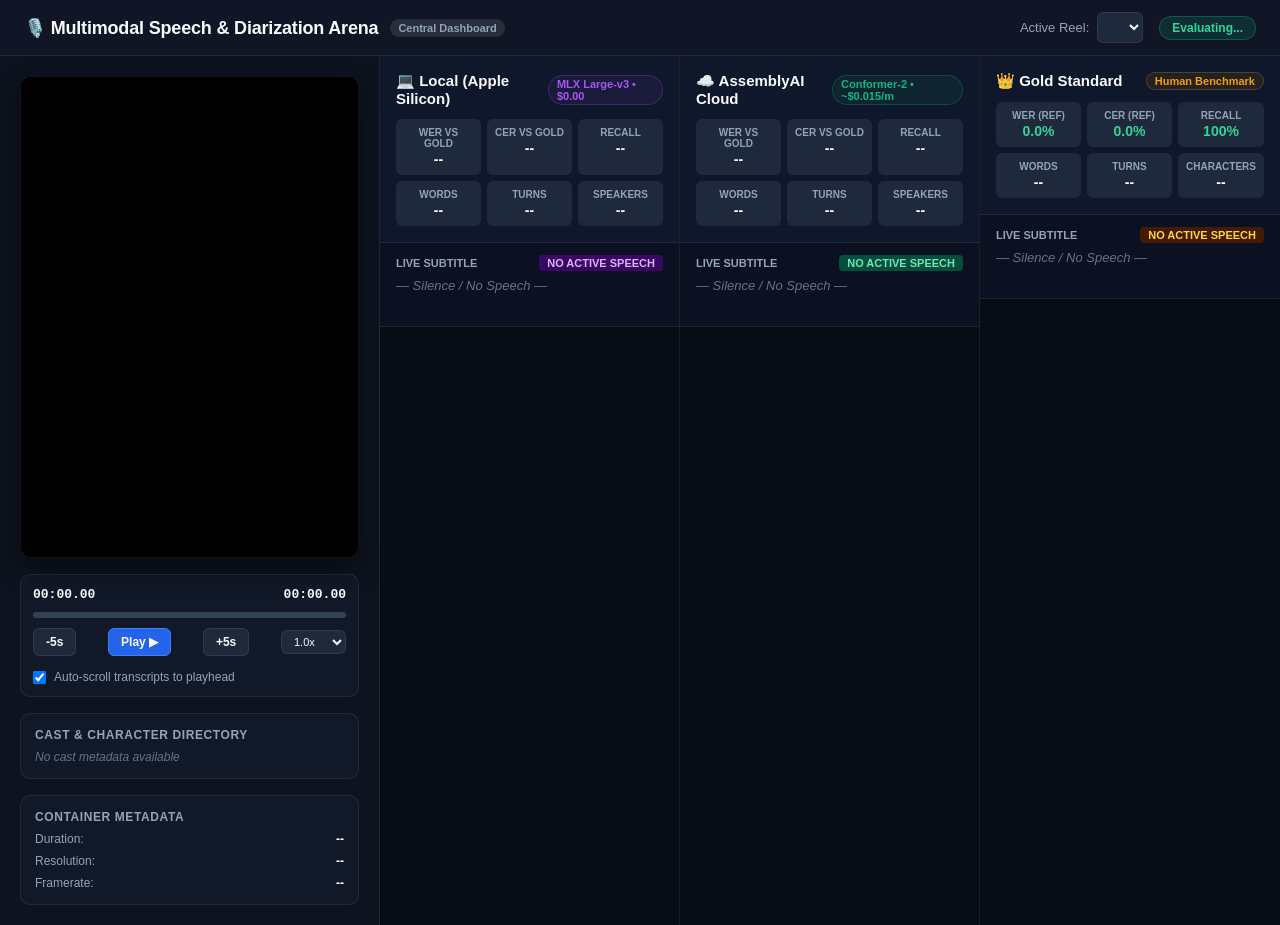
==== dashboard.html @ 8b581127 "feat(dashboard): replace per-reel reports with unified 3-way multimodal comparison dashboard" ====
<!DOCTYPE html>
<html lang="en">
<head>
  <meta charset="UTF-8">
  <meta name="viewport" content="width=device-width, initial-scale=1.0">
  <title>Creator DNA • Multimodal Speech & Diarization Arena</title>
  <style>
    :root {
      --bg: #090d16;
      --card-bg: #111827;
      --card-border: rgba(255, 255, 255, 0.08);
      --text: #f8fafc;
      --text-muted: #94a3b8;
      --local-accent: #a855f7;
      --local-bg: rgba(168, 85, 247, 0.08);
      --local-border: rgba(168, 85, 247, 0.25);
      --cloud-accent: #10b981;
      --cloud-bg: rgba(16, 185, 129, 0.08);
      --cloud-border: rgba(16, 185, 129, 0.25);
      --gold-accent: #f59e0b;
      --gold-bg: rgba(245, 158, 11, 0.08);
      --gold-border: rgba(245, 158, 11, 0.25);
    }

    * { box-sizing: border-box; margin: 0; padding: 0; }
    body {
      font-family: -apple-system, BlinkMacSystemFont, "Segoe UI", Roboto, Helvetica, Arial, sans-serif;
      background: var(--bg);
      color: var(--text);
      min-height: 100vh;
      display: flex;
      flex-direction: column;
    }

    /* Top Navigation Header */
    header {
      background: rgba(17, 24, 39, 0.95);
      backdrop-filter: blur(8px);
      border-bottom: 1px solid var(--card-border);
      padding: 12px 24px;
      display: flex;
      justify-content: space-between;
      align-items: center;
      position: sticky;
      top: 0;
      z-index: 100;
    }

    .brand {
      display: flex;
      align-items: center;
      gap: 12px;
    }
    .brand h1 {
      font-size: 18px;
      font-weight: 700;
      letter-spacing: -0.01em;
    }
    .brand .badge {
      font-size: 11px;
      background: rgba(255, 255, 255, 0.1);
      padding: 3px 8px;
      border-radius: 9999px;
      color: var(--text-muted);
      font-weight: 600;
    }

    .nav-controls {
      display: flex;
      align-items: center;
      gap: 16px;
    }

    .reel-select-group {
      display: flex;
      align-items: center;
      gap: 8px;
    }
    .reel-select-group label {
      font-size: 13px;
      color: var(--text-muted);
      font-weight: 500;
    }
    select#reelSelect {
      background: #1e293b;
      color: var(--text);
      border: 1px solid var(--card-border);
      padding: 6px 12px;
      border-radius: 6px;
      font-size: 13px;
      font-weight: 600;
      cursor: pointer;
      outline: none;
    }
    select#reelSelect:focus {
      border-color: #3b82f6;
    }

    .verdict-pill {
      font-size: 12px;
      font-weight: 600;
      padding: 4px 12px;
      border-radius: 9999px;
      background: rgba(16, 185, 129, 0.15);
      color: #34d399;
      border: 1px solid rgba(16, 185, 129, 0.3);
    }

    /* Main Grid Layout */
    .dashboard-layout {
      display: grid;
      grid-template-columns: 380px 1fr;
      flex: 1;
      height: calc(100vh - 61px);
      overflow: hidden;
    }

    /* Left Dock: Video Player & Media Controls */
    .video-dock {
      background: #0d131f;
      border-right: 1px solid var(--card-border);
      padding: 20px;
      display: flex;
      flex-direction: column;
      gap: 16px;
      overflow-y: auto;
    }

    .video-wrapper {
      position: relative;
      background: #000;
      border-radius: 12px;
      overflow: hidden;
      box-shadow: 0 10px 25px rgba(0,0,0,0.5);
      border: 1px solid var(--card-border);
    }
    video#videoPlayer {
      width: 100%;
      height: 480px;
      object-fit: contain;
      display: block;
      background: #000;
    }

    .playback-controls {
      display: flex;
      flex-direction: column;
      gap: 10px;
      background: var(--card-bg);
      border: 1px solid var(--card-border);
      border-radius: 10px;
      padding: 12px;
    }

    .timecode-bar {
      display: flex;
      justify-content: space-between;
      align-items: center;
      font-family: ui-monospace, SFMono-Regular, Menlo, monospace;
      font-size: 13px;
      font-weight: 700;
      color: var(--text);
    }

    .scrubber {
      width: 100%;
      height: 6px;
      background: #334155;
      border-radius: 3px;
      cursor: pointer;
      position: relative;
    }
    .scrubber-fill {
      height: 100%;
      background: #3b82f6;
      border-radius: 3px;
      width: 0%;
      transition: width 0.05s linear;
    }

    .btn-row {
      display: flex;
      justify-content: space-between;
      align-items: center;
      gap: 8px;
    }
    .btn {
      background: #1e293b;
      border: 1px solid var(--card-border);
      color: var(--text);
      padding: 6px 12px;
      border-radius: 6px;
      font-size: 12px;
      font-weight: 600;
      cursor: pointer;
      transition: background 0.15s;
    }
    .btn:hover { background: #334155; }
    .btn.primary { background: #2563eb; border-color: #3b82f6; }
    .btn.primary:hover { background: #1d4ed8; }

    .speed-select {
      background: #1e293b;
      color: var(--text);
      border: 1px solid var(--card-border);
      padding: 4px 8px;
      border-radius: 6px;
      font-size: 11px;
    }

    .meta-box {
      background: var(--card-bg);
      border: 1px solid var(--card-border);
      border-radius: 10px;
      padding: 14px;
      font-size: 12px;
      display: flex;
      flex-direction: column;
      gap: 8px;
    }
    .meta-box h3 {
      font-size: 12px;
      text-transform: uppercase;
      letter-spacing: 0.05em;
      color: var(--text-muted);
    }
    .cast-pill {
      display: flex;
      align-items: center;
      justify-content: space-between;
      background: #1e293b;
      padding: 6px 10px;
      border-radius: 6px;
      font-size: 12px;
    }
    .cast-pill .role { color: var(--text-muted); font-size: 11px; }

    /* Right Arena: 3 Parallel Comparison Columns */
    .comparison-arena {
      display: grid;
      grid-template-columns: repeat(3, minmax(0, 1fr));
      height: 100%;
      overflow: hidden;
      background: #080c14;
    }

    .column {
      display: flex;
      flex-direction: column;
      border-right: 1px solid var(--card-border);
      height: 100%;
      overflow: hidden;
    }
    .column:last-child { border-right: none; }

    /* Column Header */
    .column-header {
      padding: 16px;
      border-bottom: 1px solid var(--card-border);
      display: flex;
      flex-direction: column;
      gap: 12px;
      background: #0f172a;
    }
    .col-title-bar {
      display: flex;
      justify-content: space-between;
      align-items: center;
    }
    .col-title {
      font-size: 15px;
      font-weight: 700;
      display: flex;
      align-items: center;
      gap: 8px;
    }
    .tier-badge {
      font-size: 11px;
      font-weight: 600;
      padding: 2px 8px;
      border-radius: 9999px;
    }

    .column.local .tier-badge { background: var(--local-bg); color: var(--local-accent); border: 1px solid var(--local-border); }
    .column.cloud .tier-badge { background: var(--cloud-bg); color: var(--cloud-accent); border: 1px solid var(--cloud-border); }
    .column.gold .tier-badge { background: var(--gold-bg); color: var(--gold-accent); border: 1px solid var(--gold-border); }

    /* Metrics Scorecard Grid */
    .scorecard-grid {
      display: grid;
      grid-template-columns: repeat(3, 1fr);
      gap: 6px;
    }
    .metric-card {
      background: #1e293b;
      padding: 8px;
      border-radius: 6px;
      display: flex;
      flex-direction: column;
      gap: 2px;
      text-align: center;
    }
    .metric-label {
      font-size: 10px;
      color: var(--text-muted);
      text-transform: uppercase;
      font-weight: 600;
    }
    .metric-value {
      font-size: 14px;
      font-weight: 700;
    }
    .metric-value.good { color: #34d399; }
    .metric-value.warn { color: #fbbf24; }
    .metric-value.bad { color: #f87171; }

    /* Live Subtitle & Active Speaker HUD */
    .live-hud {
      padding: 12px 16px;
      border-bottom: 1px solid var(--card-border);
      background: #0b1120;
      display: flex;
      flex-direction: column;
      gap: 6px;
      min-height: 84px;
    }
    .hud-header {
      display: flex;
      justify-content: space-between;
      align-items: center;
      font-size: 11px;
      color: var(--text-muted);
      text-transform: uppercase;
      font-weight: 600;
    }
    .hud-speaker-pill {
      font-size: 11px;
      font-weight: 700;
      padding: 2px 8px;
      border-radius: 4px;
      display: inline-flex;
      align-items: center;
      gap: 4px;
    }
    .column.local .hud-speaker-pill { background: #3b0764; color: #d8b4fe; }
    .column.cloud .hud-speaker-pill { background: #064e3b; color: #6ee7b7; }
    .column.gold .hud-speaker-pill { background: #451a03; color: #fcd34d; }

    .live-text {
      font-size: 14px;
      font-weight: 600;
      line-height: 1.4;
      color: #fff;
    }
    .live-text.silent {
      color: #64748b;
      font-style: italic;
      font-weight: 400;
      font-size: 13px;
    }

    /* Dialogue Transcript Feed */
    .feed-container {
      flex: 1;
      overflow-y: auto;
      padding: 12px;
      display: flex;
      flex-direction: column;
      gap: 8px;
      scroll-behavior: smooth;
    }

    .utterance-card {
      background: #111827;
      border: 1px solid var(--card-border);
      border-radius: 8px;
      padding: 10px 12px;
      cursor: pointer;
      transition: all 0.15s ease;
      display: flex;
      flex-direction: column;
      gap: 6px;
    }
    .utterance-card:hover {
      background: #1e293b;
      border-color: rgba(255, 255, 255, 0.2);
    }
    .utterance-card.is-active {
      transform: translateX(4px);
    }
    .column.local .utterance-card.is-active {
      background: var(--local-bg);
      border-color: var(--local-accent);
      box-shadow: 0 0 12px rgba(168, 85, 247, 0.25);
    }
    .column.cloud .utterance-card.is-active {
      background: var(--cloud-bg);
      border-color: var(--cloud-accent);
      box-shadow: 0 0 12px rgba(16, 185, 129, 0.25);
    }
    .column.gold .utterance-card.is-active {
      background: var(--gold-bg);
      border-color: var(--gold-accent);
      box-shadow: 0 0 12px rgba(245, 158, 11, 0.25);
    }

    .card-top {
      display: flex;
      justify-content: space-between;
      align-items: center;
      font-size: 11px;
    }
    .card-time {
      font-family: ui-monospace, SFMono-Regular, Menlo, monospace;
      color: var(--text-muted);
      font-weight: 600;
    }
    .card-speaker {
      font-weight: 700;
      padding: 2px 6px;
      border-radius: 4px;
      font-size: 11px;
    }
    .card-edit-type {
      font-size: 10px;
      padding: 1px 5px;
      border-radius: 3px;
      background: #334155;
      color: #cbd5e1;
    }

    .card-body {
      font-size: 13px;
      line-height: 1.4;
      color: #e2e8f0;
    }

    .empty-state {
      padding: 40px 20px;
      text-align: center;
      color: var(--text-muted);
      font-size: 13px;
    }
  </style>
</head>
<body>

  <!-- Top Header Navigation -->
  <header>
    <div class="brand">
      <h1>🎙️ Multimodal Speech & Diarization Arena</h1>
      <span class="badge">Central Dashboard</span>
    </div>

    <div class="nav-controls">
      <div class="reel-select-group">
        <label for="reelSelect">Active Reel:</label>
        <select id="reelSelect" onchange="switchReel(this.value)"></select>
      </div>
      <div id="verdictPill" class="verdict-pill">Evaluating...</div>
    </div>
  </header>

  <!-- Split View -->
  <div class="dashboard-layout">
    
    <!-- Left Dock: Video Player & Media Controls -->
    <div class="video-dock">
      <div class="video-wrapper">
        <video id="videoPlayer" playsinline preload="auto"></video>
      </div>

      <div class="playback-controls">
        <div class="timecode-bar">
          <span id="currentTimeDisplay">00:00.00</span>
          <span id="durationDisplay">00:00.00</span>
        </div>
        <div class="scrubber" id="scrubber" onclick="seekByScrubber(event)">
          <div class="scrubber-fill" id="scrubberFill"></div>
        </div>

        <div class="btn-row">
          <button class="btn" onclick="skip(-5)">-5s</button>
          <button class="btn primary" id="playBtn" onclick="togglePlay()">Play ▶</button>
          <button class="btn" onclick="skip(5)">+5s</button>
          <select class="speed-select" id="speedSelect" onchange="setSpeed(this.value)">
            <option value="0.75">0.75x</option>
            <option value="1.0" selected>1.0x</option>
            <option value="1.25">1.25x</option>
            <option value="1.5">1.5x</option>
          </select>
        </div>

        <div style="display: flex; align-items: center; gap: 8px; margin-top: 4px; font-size: 12px; color: var(--text-muted);">
          <input type="checkbox" id="autoScrollCheck" checked>
          <label for="autoScrollCheck">Auto-scroll transcripts to playhead</label>
        </div>
      </div>

      <!-- Cast Profile Drawer -->
      <div class="meta-box" id="castBox">
        <h3>Cast & Character Directory</h3>
        <div id="castList" style="display:flex; flex-direction:column; gap:6px;">
          <span style="color:#64748b; font-style:italic;">No cast metadata available</span>
        </div>
      </div>

      <!-- Video Specifications -->
      <div class="meta-box">
        <h3>Container Metadata</h3>
        <div style="display:flex; justify-content:space-between; color:var(--text-muted);">
          <span>Duration:</span> <strong id="metaDuration" style="color:#fff;">--</strong>
        </div>
        <div style="display:flex; justify-content:space-between; color:var(--text-muted);">
          <span>Resolution:</span> <strong id="metaRes" style="color:#fff;">--</strong>
        </div>
        <div style="display:flex; justify-content:space-between; color:var(--text-muted);">
          <span>Framerate:</span> <strong id="metaFps" style="color:#fff;">--</strong>
        </div>
      </div>
    </div>

    <!-- Right Arena: 3 Parallel Comparison Columns -->
    <div class="comparison-arena">

      <!-- Lane 1: Local MLX Whisper -->
      <div class="column local" id="colLocal">
        <div class="column-header">
          <div class="col-title-bar">
            <span class="col-title">💻 Local (Apple Silicon)</span>
            <span class="tier-badge">MLX Large-v3 • $0.00</span>
          </div>
          <div class="scorecard-grid">
            <div class="metric-card">
              <span class="metric-label">WER vs Gold</span>
              <span class="metric-value" id="localWer">--</span>
            </div>
            <div class="metric-card">
              <span class="metric-label">CER vs Gold</span>
              <span class="metric-value" id="localCer">--</span>
            </div>
            <div class="metric-card">
              <span class="metric-label">Recall</span>
              <span class="metric-value" id="localRecall">--</span>
            </div>
            <div class="metric-card">
              <span class="metric-label">Words</span>
              <span class="metric-value" id="localWords">--</span>
            </div>
            <div class="metric-card">
              <span class="metric-label">Turns</span>
              <span class="metric-value" id="localTurns">--</span>
            </div>
            <div class="metric-card">
              <span class="metric-label">Speakers</span>
              <span class="metric-value" id="localSpeakers">--</span>
            </div>
          </div>
        </div>

        <div class="live-hud">
          <div class="hud-header">
            <span>Live Subtitle</span>
            <span class="hud-speaker-pill" id="localHudSpeaker">No Active Speech</span>
          </div>
          <div class="live-text silent" id="localHudText">— Silence / No Speech —</div>
        </div>

        <div class="feed-container" id="localFeed"></div>
      </div>

      <!-- Lane 2: Cloud AssemblyAI -->
      <div class="column cloud" id="colCloud">
        <div class="column-header">
          <div class="col-title-bar">
            <span class="col-title">☁️ AssemblyAI Cloud</span>
            <span class="tier-badge">Conformer-2 • ~$0.015/m</span>
          </div>
          <div class="scorecard-grid">
            <div class="metric-card">
              <span class="metric-label">WER vs Gold</span>
              <span class="metric-value" id="cloudWer">--</span>
            </div>
            <div class="metric-card">
              <span class="metric-label">CER vs Gold</span>
              <span class="metric-value" id="cloudCer">--</span>
            </div>
            <div class="metric-card">
              <span class="metric-label">Recall</span>
              <span class="metric-value" id="cloudRecall">--</span>
            </div>
            <div class="metric-card">
              <span class="metric-label">Words</span>
              <span class="metric-value" id="cloudWords">--</span>
            </div>
            <div class="metric-card">
              <span class="metric-label">Turns</span>
              <span class="metric-value" id="cloudTurns">--</span>
            </div>
            <div class="metric-card">
              <span class="metric-label">Speakers</span>
              <span class="metric-value" id="cloudSpeakers">--</span>
            </div>
          </div>
        </div>

        <div class="live-hud">
          <div class="hud-header">
            <span>Live Subtitle</span>
            <span class="hud-speaker-pill" id="cloudHudSpeaker">No Active Speech</span>
          </div>
          <div class="live-text silent" id="cloudHudText">— Silence / No Speech —</div>
        </div>

        <div class="feed-container" id="cloudFeed"></div>
      </div>

      <!-- Lane 3: Gold Standard -->
      <div class="column gold" id="colGold">
        <div class="column-header">
          <div class="col-title-bar">
            <span class="col-title">👑 Gold Standard</span>
            <span class="tier-badge">Human Benchmark</span>
          </div>
          <div class="scorecard-grid">
            <div class="metric-card">
              <span class="metric-label">WER (Ref)</span>
              <span class="metric-value good">0.0%</span>
            </div>
            <div class="metric-card">
              <span class="metric-label">CER (Ref)</span>
              <span class="metric-value good">0.0%</span>
            </div>
            <div class="metric-card">
              <span class="metric-label">Recall</span>
              <span class="metric-value good">100%</span>
            </div>
            <div class="metric-card">
              <span class="metric-label">Words</span>
              <span class="metric-value" id="goldWords">--</span>
            </div>
            <div class="metric-card">
              <span class="metric-label">Turns</span>
              <span class="metric-value" id="goldTurns">--</span>
            </div>
            <div class="metric-card">
              <span class="metric-label">Characters</span>
              <span class="metric-value" id="goldSpeakers">--</span>
            </div>
          </div>
        </div>

        <div class="live-hud">
          <div class="hud-header">
            <span>Live Subtitle</span>
            <span class="hud-speaker-pill" id="goldHudSpeaker">No Active Speech</span>
          </div>
          <div class="live-text silent" id="goldHudText">— Silence / No Speech —</div>
        </div>

        <div class="feed-container" id="goldFeed"></div>
      </div>

    </div>
  </div>

  <script>
    const REELS_DATA = {"reel_A": {"reel_id": "reel_A", "video_src": "data/reels/reel_A/video.mp4", "duration_sec": 0.0, "resolution": "1080x1920", "fps": 30.0, "gold": null, "assembly": {"available": true, "provider": "assemblyai", "model": "Cloud Conformer-2", "cost_tier": "Cloud API (~$0.015/m)", "utterances": [], "full_text": "", "norm_text": "", "words": [], "word_count": 0, "turns_count": 0, "unique_speakers": []}, "mlx": {"available": true, "provider": "mlx_whisper", "model": "Apple Silicon Large-v3", "cost_tier": "Free / On-Device ($0.00)", "utterances": [], "full_text": "", "norm_text": "", "words": [], "word_count": 0, "turns_count": 0, "unique_speakers": []}}, "reel_B": {"reel_id": "reel_B", "video_src": "data/reels/reel_B/video.mp4", "duration_sec": 0.0, "resolution": "1080x1920", "fps": 30.0, "gold": null, "assembly": {"available": true, "provider": "assemblyai", "model": "Cloud Conformer-2", "cost_tier": "Cloud API (~$0.015/m)", "utterances": [], "full_text": "", "norm_text": "", "words": [], "word_count": 0, "turns_count": 0, "unique_speakers": []}, "mlx": {"available": true, "provider": "mlx_whisper", "model": "Apple Silicon Large-v3", "cost_tier": "Free / On-Device ($0.00)", "utterances": [], "full_text": "", "norm_text": "", "words": [], "word_count": 0, "turns_count": 0, "unique_speakers": []}}};
    let currentReelId = "reel_B";

    const video = document.getElementById("videoPlayer");
    const playBtn = document.getElementById("playBtn");
    const currentTimeDisplay = document.getElementById("currentTimeDisplay");
    const durationDisplay = document.getElementById("durationDisplay");
    const scrubberFill = document.getElementById("scrubberFill");
    const autoScrollCheck = document.getElementById("autoScrollCheck");

    // Initialize Dropdown
    const reelSelect = document.getElementById("reelSelect");
    Object.keys(REELS_DATA).forEach(rId => {
      const opt = document.createElement("option");
      opt.value = rId;
      opt.innerText = rId + " (" + REELS_DATA[rId].duration_sec + "s)";
      if (rId === currentReelId) opt.selected = true;
      reelSelect.appendChild(opt);
    });

    function formatTime(sec) {
      if (!sec || isNaN(sec)) return "00:00.00";
      const m = Math.floor(sec / 60);
      const s = (sec % 60).toFixed(2);
      return String(m).padStart(2, "0") + ":" + (s < 10 ? "0" : "") + s;
    }

    function switchReel(reelId) {
      currentReelId = reelId;
      const data = REELS_DATA[reelId];
      if (!data) return;

      // Update Video
      video.src = data.video_src;
      video.load();

      // Update Metadata
      document.getElementById("metaDuration").innerText = data.duration_sec + "s";
      document.getElementById("metaRes").innerText = data.resolution;
      document.getElementById("metaFps").innerText = data.fps + " fps";

      // Update Cast Profile
      const castList = document.getElementById("castList");
      castList.innerHTML = "";
      if (data.gold && data.gold.cast && data.gold.cast.length > 0) {
        data.gold.cast.forEach(c => {
          const pill = document.createElement("div");
          pill.className = "cast-pill";
          pill.innerHTML = "<strong>" + (c.name_or_role || c.speaker_id) + "</strong><span class="role">" + (c.visual_description || "") + "</span>";
          castList.appendChild(pill);
        });
      } else {
        castList.innerHTML = "<span style="color:#64748b; font-style:italic;">No cast metadata</span>";
      }

      // Update Verdict Pill
      const verdict = document.getElementById("verdictPill");
      if (data.assembly && data.mlx && data.assembly.wer !== undefined && data.mlx.wer !== undefined) {
        if (data.assembly.wer <= data.mlx.wer) {
          verdict.innerText = "🏆 Best ASR: AssemblyAI Cloud (WER " + data.assembly.wer + "%)";
        } else {
          verdict.innerText = "🏆 Best ASR: Local MLX Whisper (WER " + data.mlx.wer + "%)";
        }
      } else if (data.assembly && data.assembly.wer !== undefined) {
        verdict.innerText = "AssemblyAI WER: " + data.assembly.wer + "%";
      } else {
        verdict.innerText = "Awaiting Multi-Engine Data";
      }

      // Render Lanes
      renderLane("local", data.mlx, data.duration_sec);
      renderLane("cloud", data.assembly, data.duration_sec);
      renderLane("gold", data.gold, data.duration_sec);
    }

    function renderLane(laneType, data, durationSec) {
      const werEl = document.getElementById(laneType + "Wer");
      const cerEl = document.getElementById(laneType + "Cer");
      const recallEl = document.getElementById(laneType + "Recall");
      const wordsEl = document.getElementById(laneType + "Words");
      const turnsEl = document.getElementById(laneType + "Turns");
      const speakersEl = document.getElementById(laneType + "Speakers");
      const feed = document.getElementById(laneType + "Feed");

      feed.innerHTML = "";

      if (!data || !data.available) {
        if (werEl) werEl.innerText = "--";
        if (cerEl) cerEl.innerText = "--";
        if (recallEl) recallEl.innerText = "--";
        if (wordsEl) wordsEl.innerText = "--";
        if (turnsEl) turnsEl.innerText = "--";
        if (speakersEl) speakersEl.innerText = "--";
        feed.innerHTML = "<div class="empty-state">Manifest not computed yet for this reel.</div>";
        return;
      }

      if (werEl) {
        werEl.innerText = data.wer !== undefined ? data.wer + "%" : "0.0%";
        werEl.className = "metric-value " + (data.wer < 12 ? "good" : (data.wer < 28 ? "warn" : "bad"));
      }
      if (cerEl) {
        cerEl.innerText = data.cer !== undefined ? data.cer + "%" : "0.0%";
        cerEl.className = "metric-value " + (data.cer < 10 ? "good" : (data.cer < 25 ? "warn" : "bad"));
      }
      if (recallEl) {
        recallEl.innerText = data.recall !== undefined ? data.recall + "%" : "100%";
      }
      if (wordsEl) wordsEl.innerText = data.word_count || 0;
      if (turnsEl) turnsEl.innerText = data.turns_count || 0;
      if (speakersEl) speakersEl.innerText = (data.unique_speakers || []).length;

      // Render Utterance Cards
      (data.utterances || []).forEach(u => {
        const card = document.createElement("div");
        card.className = "utterance-card";
        card.dataset.start = u.start_ms;
        card.dataset.end = u.end_ms;
        card.onclick = () => seekTo(u.start_ms);

        const cardTop = document.createElement("div");
        cardTop.className = "card-top";

        const timeSpan = document.createElement("span");
        timeSpan.className = "card-time";
        timeSpan.innerText = formatTime(u.start_ms / 1000) + " - " + formatTime(u.end_ms / 1000);

        const speakerBadge = document.createElement("span");
        speakerBadge.className = "card-speaker";
        speakerBadge.innerText = u.speaker;

        cardTop.appendChild(speakerBadge);
        if (u.edit_type) {
          const editBadge = document.createElement("span");
          editBadge.className = "card-edit-type";
          editBadge.innerText = u.edit_type;
          cardTop.appendChild(editBadge);
        }
        cardTop.appendChild(timeSpan);

        const cardBody = document.createElement("div");
        cardBody.className = "card-body";
        cardBody.innerText = u.text;

        card.appendChild(cardTop);
        card.appendChild(cardBody);
        feed.appendChild(card);
      });
    }

    // Video Playback Synchronizer
    video.ontimeupdate = updatePlayhead;
    video.onloadedmetadata = () => {
      durationDisplay.innerText = formatTime(video.duration);
    };

    function updatePlayhead() {
      const cur = video.currentTime;
      const dur = video.duration || 1;
      currentTimeDisplay.innerText = formatTime(cur);
      scrubberFill.style.width = ((cur / dur) * 100) + "%";

      const currentMs = cur * 1000;
      updateLaneHUD("local", currentMs);
      updateLaneHUD("cloud", currentMs);
      updateLaneHUD("gold", currentMs);
    }

    function updateLaneHUD(laneType, currentMs) {
      const feed = document.getElementById(laneType + "Feed");
      const speakerEl = document.getElementById(laneType + "HudSpeaker");
      const textEl = document.getElementById(laneType + "HudText");

      const cards = feed.querySelectorAll(".utterance-card");
      let activeCard = null;

      cards.forEach(card => {
        const start = parseFloat(card.dataset.start);
        const end = parseFloat(card.dataset.end);
        if (currentMs >= start && currentMs <= end) {
          activeCard = card;
          if (!card.classList.contains("is-active")) {
            card.classList.add("is-active");
            if (autoScrollCheck.checked) {
              card.scrollIntoView({ behavior: "smooth", block: "nearest" });
            }
          }
        } else {
          card.classList.remove("is-active");
        }
      });

      if (activeCard) {
        const spk = activeCard.querySelector(".card-speaker").innerText;
        const txt = activeCard.querySelector(".card-body").innerText;
        speakerEl.innerText = "🗣️ " + spk;
        textEl.innerText = txt;
        textEl.className = "live-text";
      } else {
        speakerEl.innerText = "No Active Speech";
        textEl.innerText = "— Silence / No Speech —";
        textEl.className = "live-text silent";
      }
    }

    function togglePlay() {
      if (video.paused) {
        video.play();
        playBtn.innerText = "Pause ❚❚";
      } else {
        video.pause();
        playBtn.innerText = "Play ▶";
      }
    }

    function skip(sec) {
      video.currentTime = Math.max(0, Math.min(video.duration || 100, video.currentTime + sec));
    }

    function seekTo(ms) {
      video.currentTime = ms / 1000;
      video.play();
      playBtn.innerText = "Pause ❚❚";
    }

    function seekByScrubber(e) {
      const scrubber = document.getElementById("scrubber");
      const rect = scrubber.getBoundingClientRect();
      const pct = Math.max(0, Math.min(1, (e.clientX - rect.left) / rect.width));
      video.currentTime = pct * (video.duration || 0);
    }

    function setSpeed(rate) {
      video.playbackRate = parseFloat(rate);
    }

    // Keyboard Shortcuts (Space: Play/Pause, Left/Right: Seek 5s)
    window.addEventListener("keydown", (e) => {
      if (e.target.tagName === "INPUT" || e.target.tagName === "SELECT") return;
      if (e.code === "Space") {
        e.preventDefault();
        togglePlay();
      } else if (e.code === "ArrowLeft") {
        e.preventDefault();
        skip(-5);
      } else if (e.code === "ArrowRight") {
        e.preventDefault();
        skip(5);
      }
    });

    // Start with default reel
    switchReel(currentReelId);
  </script>
</body>
</html>
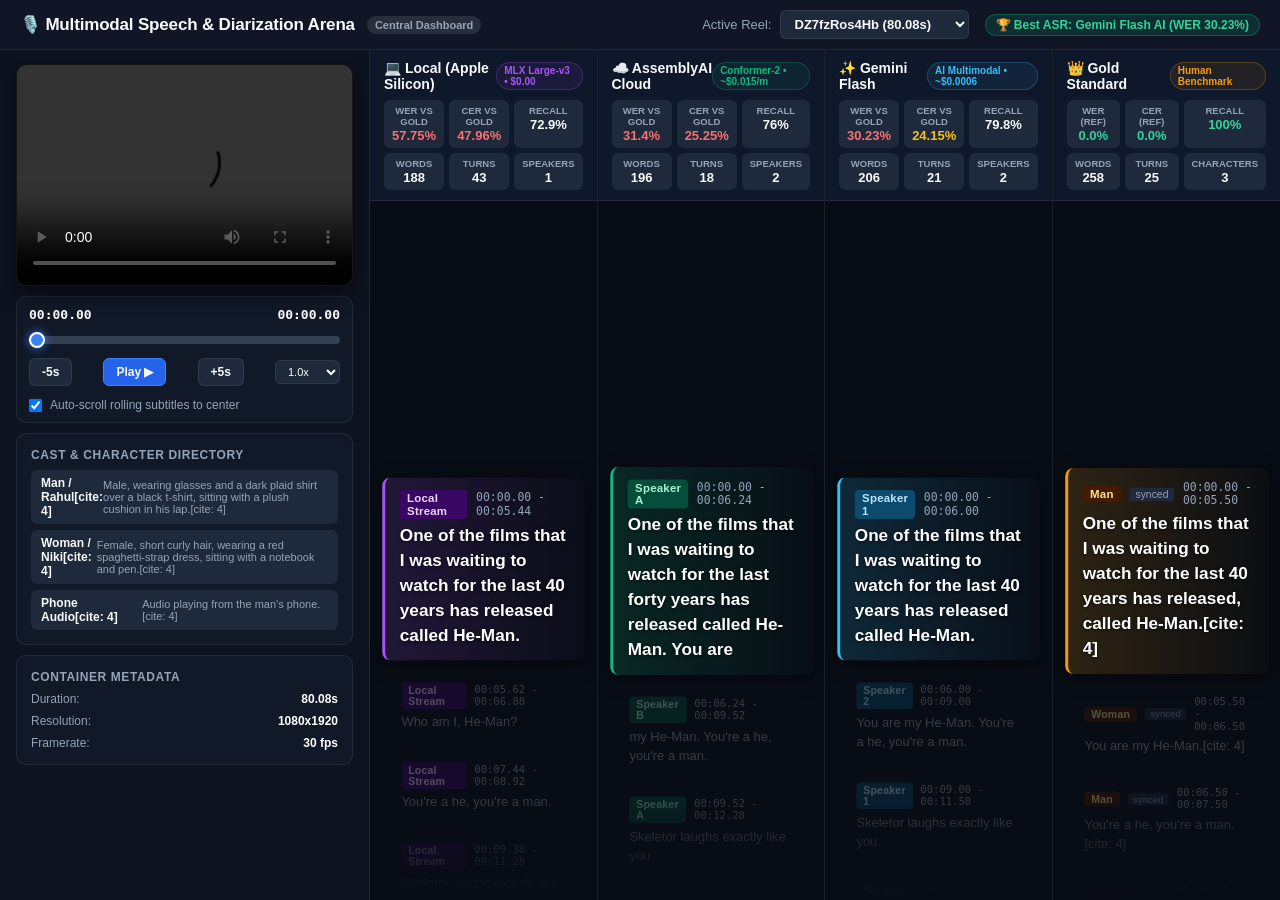
==== commit 8c0e7228: "end of first version" ====
--- a/dashboard.html
+++ b/dashboard.html
@@ -17,17 +17,24 @@
       --cloud-accent: #10b981;
       --cloud-bg: rgba(16, 185, 129, 0.08);
       --cloud-border: rgba(16, 185, 129, 0.25);
+      --gemini-accent: #38bdf8;
+      --gemini-bg: rgba(56, 189, 248, 0.08);
+      --gemini-border: rgba(56, 189, 248, 0.25);
       --gold-accent: #f59e0b;
       --gold-bg: rgba(245, 158, 11, 0.08);
       --gold-border: rgba(245, 158, 11, 0.25);
     }
 
     * { box-sizing: border-box; margin: 0; padding: 0; }
-    body {
+    html, body {
+      height: 100vh;
+      max-height: 100vh;
+      overflow: hidden;
       font-family: -apple-system, BlinkMacSystemFont, "Segoe UI", Roboto, Helvetica, Arial, sans-serif;
       background: var(--bg);
       color: var(--text);
-      min-height: 100vh;
+    }
+    body {
       display: flex;
       flex-direction: column;
     }
@@ -37,12 +44,13 @@
       background: rgba(17, 24, 39, 0.95);
       backdrop-filter: blur(8px);
       border-bottom: 1px solid var(--card-border);
-      padding: 12px 24px;
+      padding: 8px 20px;
+      height: 50px;
+      box-sizing: border-box;
       display: flex;
       justify-content: space-between;
       align-items: center;
-      position: sticky;
-      top: 0;
+      flex-shrink: 0;
       z-index: 100;
     }
 
@@ -52,7 +60,7 @@
       gap: 12px;
     }
     .brand h1 {
-      font-size: 18px;
+      font-size: 17px;
       font-weight: 700;
       letter-spacing: -0.01em;
     }
@@ -85,7 +93,7 @@
       background: #1e293b;
       color: var(--text);
       border: 1px solid var(--card-border);
-      padding: 6px 12px;
+      padding: 5px 10px;
       border-radius: 6px;
       font-size: 13px;
       font-weight: 600;
@@ -99,44 +107,53 @@
     .verdict-pill {
       font-size: 12px;
       font-weight: 600;
-      padding: 4px 12px;
+      padding: 3px 10px;
       border-radius: 9999px;
       background: rgba(16, 185, 129, 0.15);
       color: #34d399;
       border: 1px solid rgba(16, 185, 129, 0.3);
     }
 
-    /* Main Grid Layout */
+    /* Main Grid Layout - Strictly Fits Viewport */
     .dashboard-layout {
       display: grid;
-      grid-template-columns: 380px 1fr;
+      grid-template-columns: 370px 1fr;
+      height: calc(100vh - 50px);
+      max-height: calc(100vh - 50px);
+      overflow: hidden;
       flex: 1;
-      height: calc(100vh - 61px);
-      overflow: hidden;
     }
 
     /* Left Dock: Video Player & Media Controls */
     .video-dock {
       background: #0d131f;
       border-right: 1px solid var(--card-border);
-      padding: 20px;
+      padding: 14px 16px;
       display: flex;
       flex-direction: column;
-      gap: 16px;
+      gap: 10px;
+      height: 100%;
+      max-height: 100%;
       overflow-y: auto;
+      box-sizing: border-box;
     }
 
     .video-wrapper {
       position: relative;
       background: #000;
-      border-radius: 12px;
+      border-radius: 10px;
       overflow: hidden;
-      box-shadow: 0 10px 25px rgba(0,0,0,0.5);
+      box-shadow: 0 8px 20px rgba(0,0,0,0.5);
       border: 1px solid var(--card-border);
+      display: flex;
+      align-items: center;
+      justify-content: center;
+      flex-shrink: 0;
     }
     video#videoPlayer {
       width: 100%;
-      height: 480px;
+      max-height: calc(100vh - 370px);
+      min-height: 220px;
       object-fit: contain;
       display: block;
       background: #000;
@@ -145,11 +162,12 @@
     .playback-controls {
       display: flex;
       flex-direction: column;
-      gap: 10px;
+      gap: 8px;
       background: var(--card-bg);
       border: 1px solid var(--card-border);
       border-radius: 10px;
-      padding: 12px;
+      padding: 10px 12px;
+      flex-shrink: 0;
     }
 
     .timecode-bar {
@@ -162,20 +180,47 @@
       color: var(--text);
     }
 
-    .scrubber {
+    .timeline-scrubber-container {
       width: 100%;
-      height: 6px;
+      display: flex;
+      flex-direction: column;
+      gap: 4px;
+      padding: 6px 0;
+    }
+    .scrubber-slider {
+      width: 100%;
+      height: 8px;
+      -webkit-appearance: none;
+      appearance: none;
       background: #334155;
-      border-radius: 3px;
+      border-radius: 4px;
+      outline: none;
       cursor: pointer;
-      position: relative;
-    }
-    .scrubber-fill {
-      height: 100%;
+      transition: all 0.15s ease;
+    }
+    .scrubber-slider:hover {
+      height: 10px;
+      background: #475569;
+    }
+    .scrubber-slider::-webkit-slider-thumb {
+      -webkit-appearance: none;
+      appearance: none;
+      width: 16px;
+      height: 16px;
+      border-radius: 50%;
       background: #3b82f6;
-      border-radius: 3px;
-      width: 0%;
-      transition: width 0.05s linear;
+      cursor: pointer;
+      box-shadow: 0 0 10px rgba(59, 130, 246, 0.9);
+      border: 2px solid #ffffff;
+    }
+    .scrubber-slider::-moz-range-thumb {
+      width: 16px;
+      height: 16px;
+      border-radius: 50%;
+      background: #3b82f6;
+      cursor: pointer;
+      box-shadow: 0 0 10px rgba(59, 130, 246, 0.9);
+      border: 2px solid #ffffff;
     }
 
     .btn-row {
@@ -235,10 +280,10 @@
     }
     .cast-pill .role { color: var(--text-muted); font-size: 11px; }
 
-    /* Right Arena: 3 Parallel Comparison Columns */
+    /* Right Arena: 4 Parallel Comparison Columns */
     .comparison-arena {
       display: grid;
-      grid-template-columns: repeat(3, minmax(0, 1fr));
+      grid-template-columns: repeat(4, minmax(0, 1fr));
       height: 100%;
       overflow: hidden;
       background: #080c14;
@@ -253,14 +298,15 @@
     }
     .column:last-child { border-right: none; }
 
-    /* Column Header */
+    /* Column Header - Compact */
     .column-header {
-      padding: 16px;
+      padding: 10px 14px;
       border-bottom: 1px solid var(--card-border);
       display: flex;
       flex-direction: column;
-      gap: 12px;
+      gap: 8px;
       background: #0f172a;
+      flex-shrink: 0;
     }
     .col-title-bar {
       display: flex;
@@ -268,171 +314,158 @@
       align-items: center;
     }
     .col-title {
-      font-size: 15px;
+      font-size: 14px;
       font-weight: 700;
       display: flex;
       align-items: center;
-      gap: 8px;
+      gap: 6px;
     }
     .tier-badge {
-      font-size: 11px;
+      font-size: 10px;
       font-weight: 600;
-      padding: 2px 8px;
+      padding: 2px 7px;
       border-radius: 9999px;
     }
 
     .column.local .tier-badge { background: var(--local-bg); color: var(--local-accent); border: 1px solid var(--local-border); }
     .column.cloud .tier-badge { background: var(--cloud-bg); color: var(--cloud-accent); border: 1px solid var(--cloud-border); }
+    .column.gemini .tier-badge { background: var(--gemini-bg); color: var(--gemini-accent); border: 1px solid var(--gemini-border); }
     .column.gold .tier-badge { background: var(--gold-bg); color: var(--gold-accent); border: 1px solid var(--gold-border); }
 
     /* Metrics Scorecard Grid */
     .scorecard-grid {
       display: grid;
       grid-template-columns: repeat(3, 1fr);
-      gap: 6px;
+      gap: 5px;
     }
     .metric-card {
       background: #1e293b;
-      padding: 8px;
+      padding: 5px 8px;
       border-radius: 6px;
       display: flex;
       flex-direction: column;
-      gap: 2px;
+      gap: 1px;
       text-align: center;
     }
     .metric-label {
-      font-size: 10px;
+      font-size: 9.5px;
       color: var(--text-muted);
       text-transform: uppercase;
       font-weight: 600;
     }
     .metric-value {
-      font-size: 14px;
+      font-size: 13px;
       font-weight: 700;
     }
     .metric-value.good { color: #34d399; }
     .metric-value.warn { color: #fbbf24; }
     .metric-value.bad { color: #f87171; }
 
-    /* Live Subtitle & Active Speaker HUD */
-    .live-hud {
-      padding: 12px 16px;
-      border-bottom: 1px solid var(--card-border);
-      background: #0b1120;
-      display: flex;
-      flex-direction: column;
-      gap: 6px;
-      min-height: 84px;
-    }
-    .hud-header {
-      display: flex;
-      justify-content: space-between;
-      align-items: center;
-      font-size: 11px;
-      color: var(--text-muted);
-      text-transform: uppercase;
-      font-weight: 600;
-    }
-    .hud-speaker-pill {
-      font-size: 11px;
-      font-weight: 700;
-      padding: 2px 8px;
-      border-radius: 4px;
-      display: inline-flex;
-      align-items: center;
-      gap: 4px;
-    }
-    .column.local .hud-speaker-pill { background: #3b0764; color: #d8b4fe; }
-    .column.cloud .hud-speaker-pill { background: #064e3b; color: #6ee7b7; }
-    .column.gold .hud-speaker-pill { background: #451a03; color: #fcd34d; }
-
-    .live-text {
-      font-size: 14px;
-      font-weight: 600;
-      line-height: 1.4;
-      color: #fff;
-    }
-    .live-text.silent {
-      color: #64748b;
-      font-style: italic;
-      font-weight: 400;
-      font-size: 13px;
-    }
-
-    /* Dialogue Transcript Feed */
+    /* Rolling Subtitle Stream - Fixed in Viewport Center */
     .feed-container {
       flex: 1;
+      min-height: 0;
+      height: 100%;
+      max-height: 100%;
       overflow-y: auto;
-      padding: 12px;
+      overflow-x: hidden;
+      padding: calc(50vh - 120px) 16px;
       display: flex;
       flex-direction: column;
+      gap: 12px;
+      scroll-behavior: smooth;
+      position: relative;
+      mask-image: linear-gradient(to bottom, transparent 0%, black 15%, black 85%, transparent 100%);
+      -webkit-mask-image: linear-gradient(to bottom, transparent 0%, black 15%, black 85%, transparent 100%);
+    }
+
+    .utterance-card {
+      background: transparent;
+      border: none;
+      border-radius: 8px;
+      padding: 8px 12px;
+      cursor: pointer;
+      display: flex;
+      flex-direction: column;
+      gap: 4px;
+      opacity: 0.32;
+      transform: scale(0.96);
+      transform-origin: center center;
+      transition: opacity 0.2s ease, transform 0.2s ease, background 0.2s ease;
+      user-select: none;
+    }
+    .utterance-card:hover {
+      opacity: 0.72;
+      background: rgba(255, 255, 255, 0.03);
+    }
+    .utterance-card.is-active {
+      opacity: 1;
+      transform: scale(1.04);
+      padding: 12px 14px;
+      margin: 4px 0;
+      box-shadow: 0 4px 20px rgba(0, 0, 0, 0.35);
+    }
+    .column.local .utterance-card.is-active {
+      background: linear-gradient(90deg, rgba(168, 85, 247, 0.16) 0%, rgba(168, 85, 247, 0.02) 100%);
+      border-left: 3px solid var(--local-accent);
+    }
+    .column.cloud .utterance-card.is-active {
+      background: linear-gradient(90deg, rgba(16, 185, 129, 0.16) 0%, rgba(16, 185, 129, 0.02) 100%);
+      border-left: 3px solid var(--cloud-accent);
+    }
+    .column.gemini .utterance-card.is-active {
+      background: linear-gradient(90deg, rgba(56, 189, 248, 0.16) 0%, rgba(56, 189, 248, 0.02) 100%);
+      border-left: 3px solid var(--gemini-accent);
+    }
+    .column.gold .utterance-card.is-active {
+      background: linear-gradient(90deg, rgba(245, 158, 11, 0.16) 0%, rgba(245, 158, 11, 0.02) 100%);
+      border-left: 3px solid var(--gold-accent);
+    }
+
+    .card-top {
+      display: flex;
+      align-items: center;
       gap: 8px;
-      scroll-behavior: smooth;
-    }
-
-    .utterance-card {
-      background: #111827;
-      border: 1px solid var(--card-border);
-      border-radius: 8px;
-      padding: 10px 12px;
-      cursor: pointer;
-      transition: all 0.15s ease;
-      display: flex;
-      flex-direction: column;
-      gap: 6px;
-    }
-    .utterance-card:hover {
-      background: #1e293b;
-      border-color: rgba(255, 255, 255, 0.2);
-    }
-    .utterance-card.is-active {
-      transform: translateX(4px);
-    }
-    .column.local .utterance-card.is-active {
-      background: var(--local-bg);
-      border-color: var(--local-accent);
-      box-shadow: 0 0 12px rgba(168, 85, 247, 0.25);
-    }
-    .column.cloud .utterance-card.is-active {
-      background: var(--cloud-bg);
-      border-color: var(--cloud-accent);
-      box-shadow: 0 0 12px rgba(16, 185, 129, 0.25);
-    }
-    .column.gold .utterance-card.is-active {
-      background: var(--gold-bg);
-      border-color: var(--gold-accent);
-      box-shadow: 0 0 12px rgba(245, 158, 11, 0.25);
-    }
-
-    .card-top {
-      display: flex;
-      justify-content: space-between;
-      align-items: center;
       font-size: 11px;
     }
     .card-time {
       font-family: ui-monospace, SFMono-Regular, Menlo, monospace;
       color: var(--text-muted);
-      font-weight: 600;
+      font-weight: 500;
+      font-size: 11px;
     }
     .card-speaker {
       font-weight: 700;
-      padding: 2px 6px;
+      padding: 2px 7px;
       border-radius: 4px;
       font-size: 11px;
-    }
+      letter-spacing: 0.02em;
+    }
+    .column.local .card-speaker { background: #3b0764; color: #e9d5ff; }
+    .column.cloud .card-speaker { background: #064e3b; color: #a7f3d0; }
+    .column.gemini .card-speaker { background: #0c4a6e; color: #bae6fd; }
+    .column.gold .card-speaker { background: #451a03; color: #fde68a; }
+
     .card-edit-type {
       font-size: 10px;
-      padding: 1px 5px;
+      padding: 1px 6px;
       border-radius: 3px;
-      background: #334155;
-      color: #cbd5e1;
+      background: #1e293b;
+      color: #94a3b8;
     }
 
     .card-body {
-      font-size: 13px;
-      line-height: 1.4;
-      color: #e2e8f0;
+      font-size: 13.5px;
+      line-height: 1.5;
+      color: #94a3b8;
+      transition: color 0.2s, font-size 0.2s;
+    }
+    .utterance-card.is-active .card-body {
+      font-size: 16.5px;
+      font-weight: 700;
+      color: #ffffff;
+      line-height: 1.45;
+      text-shadow: 0 1px 3px rgba(0, 0, 0, 0.6);
     }
 
     .empty-state {
@@ -467,7 +500,7 @@
     <!-- Left Dock: Video Player & Media Controls -->
     <div class="video-dock">
       <div class="video-wrapper">
-        <video id="videoPlayer" playsinline preload="auto"></video>
+        <video id="videoPlayer" controls playsinline preload="auto"></video>
       </div>
 
       <div class="playback-controls">
@@ -475,8 +508,8 @@
           <span id="currentTimeDisplay">00:00.00</span>
           <span id="durationDisplay">00:00.00</span>
         </div>
-        <div class="scrubber" id="scrubber" onclick="seekByScrubber(event)">
-          <div class="scrubber-fill" id="scrubberFill"></div>
+        <div class="timeline-scrubber-container">
+          <input type="range" id="timelineSlider" class="scrubber-slider" min="0" max="100" step="0.05" value="0" oninput="onSliderInput(this.value)" onchange="onSliderChange(this.value)">
         </div>
 
         <div class="btn-row">
@@ -493,7 +526,7 @@
 
         <div style="display: flex; align-items: center; gap: 8px; margin-top: 4px; font-size: 12px; color: var(--text-muted);">
           <input type="checkbox" id="autoScrollCheck" checked>
-          <label for="autoScrollCheck">Auto-scroll transcripts to playhead</label>
+          <label for="autoScrollCheck">Auto-scroll rolling subtitles to center</label>
         </div>
       </div>
 
@@ -558,14 +591,6 @@
           </div>
         </div>
 
-        <div class="live-hud">
-          <div class="hud-header">
-            <span>Live Subtitle</span>
-            <span class="hud-speaker-pill" id="localHudSpeaker">No Active Speech</span>
-          </div>
-          <div class="live-text silent" id="localHudText">— Silence / No Speech —</div>
-        </div>
-
         <div class="feed-container" id="localFeed"></div>
       </div>
 
@@ -604,18 +629,48 @@
           </div>
         </div>
 
-        <div class="live-hud">
-          <div class="hud-header">
-            <span>Live Subtitle</span>
-            <span class="hud-speaker-pill" id="cloudHudSpeaker">No Active Speech</span>
-          </div>
-          <div class="live-text silent" id="cloudHudText">— Silence / No Speech —</div>
-        </div>
-
         <div class="feed-container" id="cloudFeed"></div>
       </div>
 
-      <!-- Lane 3: Gold Standard -->
+      <!-- Lane 3: Gemini Flash Multimodal AI -->
+      <div class="column gemini" id="colGemini">
+        <div class="column-header">
+          <div class="col-title-bar">
+            <span class="col-title">✨ Gemini Flash</span>
+            <span class="tier-badge">AI Multimodal • ~$0.0006</span>
+          </div>
+          <div class="scorecard-grid">
+            <div class="metric-card">
+              <span class="metric-label">WER vs Gold</span>
+              <span class="metric-value" id="geminiWer">--</span>
+            </div>
+            <div class="metric-card">
+              <span class="metric-label">CER vs Gold</span>
+              <span class="metric-value" id="geminiCer">--</span>
+            </div>
+            <div class="metric-card">
+              <span class="metric-label">Recall</span>
+              <span class="metric-value" id="geminiRecall">--</span>
+            </div>
+            <div class="metric-card">
+              <span class="metric-label">Words</span>
+              <span class="metric-value" id="geminiWords">--</span>
+            </div>
+            <div class="metric-card">
+              <span class="metric-label">Turns</span>
+              <span class="metric-value" id="geminiTurns">--</span>
+            </div>
+            <div class="metric-card">
+              <span class="metric-label">Speakers</span>
+              <span class="metric-value" id="geminiSpeakers">--</span>
+            </div>
+          </div>
+        </div>
+
+        <div class="feed-container" id="geminiFeed"></div>
+      </div>
+
+      <!-- Lane 4: Gold Standard -->
       <div class="column gold" id="colGold">
         <div class="column-header">
           <div class="col-title-bar">
@@ -650,14 +705,6 @@
           </div>
         </div>
 
-        <div class="live-hud">
-          <div class="hud-header">
-            <span>Live Subtitle</span>
-            <span class="hud-speaker-pill" id="goldHudSpeaker">No Active Speech</span>
-          </div>
-          <div class="live-text silent" id="goldHudText">— Silence / No Speech —</div>
-        </div>
-
         <div class="feed-container" id="goldFeed"></div>
       </div>
 
@@ -665,14 +712,15 @@
   </div>
 
   <script>
-    const REELS_DATA = {"reel_A": {"reel_id": "reel_A", "video_src": "data/reels/reel_A/video.mp4", "duration_sec": 0.0, "resolution": "1080x1920", "fps": 30.0, "gold": null, "assembly": {"available": true, "provider": "assemblyai", "model": "Cloud Conformer-2", "cost_tier": "Cloud API (~$0.015/m)", "utterances": [], "full_text": "", "norm_text": "", "words": [], "word_count": 0, "turns_count": 0, "unique_speakers": []}, "mlx": {"available": true, "provider": "mlx_whisper", "model": "Apple Silicon Large-v3", "cost_tier": "Free / On-Device ($0.00)", "utterances": [], "full_text": "", "norm_text": "", "words": [], "word_count": 0, "turns_count": 0, "unique_speakers": []}}, "reel_B": {"reel_id": "reel_B", "video_src": "data/reels/reel_B/video.mp4", "duration_sec": 0.0, "resolution": "1080x1920", "fps": 30.0, "gold": null, "assembly": {"available": true, "provider": "assemblyai", "model": "Cloud Conformer-2", "cost_tier": "Cloud API (~$0.015/m)", "utterances": [], "full_text": "", "norm_text": "", "words": [], "word_count": 0, "turns_count": 0, "unique_speakers": []}, "mlx": {"available": true, "provider": "mlx_whisper", "model": "Apple Silicon Large-v3", "cost_tier": "Free / On-Device ($0.00)", "utterances": [], "full_text": "", "norm_text": "", "words": [], "word_count": 0, "turns_count": 0, "unique_speakers": []}}};
-    let currentReelId = "reel_B";
+    const REELS_DATA = {"DZ7fzRos4Hb": {"reel_id": "DZ7fzRos4Hb", "video_src": "data/reels/DZ7fzRos4Hb/video.mp4", "duration_sec": 80.08, "resolution": "1080x1920", "fps": 30.0, "gold": {"available": true, "cast": [{"speaker_id": "SPEAKER_01", "name_or_role": "Man / Rahul[cite: 4]", "visual_description": "Male, wearing glasses and a dark plaid shirt over a black t-shirt, sitting with a plush cushion in his lap.[cite: 4]"}, {"speaker_id": "SPEAKER_02", "name_or_role": "Woman / Niki[cite: 4]", "visual_description": "Female, short curly hair, wearing a red spaghetti-strap dress, sitting with a notebook and pen.[cite: 4]"}, {"speaker_id": "SPEAKER_03", "name_or_role": "Phone Audio[cite: 4]", "visual_description": "Audio playing from the man's phone.[cite: 4]"}], "utterances": [{"id": 1, "start_ms": 0, "end_ms": 5500, "speaker": "Man", "speaker_id": "SPEAKER_01", "is_on_screen": true, "edit_type": "synced", "text": "One of the films that I was waiting to watch for the last 40 years has released, called He-Man.[cite: 4]"}, {"id": 2, "start_ms": 5500, "end_ms": 6500, "speaker": "Woman", "speaker_id": "SPEAKER_02", "is_on_screen": true, "edit_type": "synced", "text": "You are my He-Man.[cite: 4]"}, {"id": 3, "start_ms": 6500, "end_ms": 7500, "speaker": "Man", "speaker_id": "SPEAKER_01", "is_on_screen": true, "edit_type": "synced", "text": "You're a he, you're a man.[cite: 4]"}, {"id": 4, "start_ms": 9500, "end_ms": 11400, "speaker": "Man", "speaker_id": "SPEAKER_01", "is_on_screen": true, "edit_type": "synced", "text": "Skeletor laughs exactly like you.[cite: 4]"}, {"id": 5, "start_ms": 11400, "end_ms": 12600, "speaker": "Phone Audio", "speaker_id": "SPEAKER_03", "is_on_screen": false, "edit_type": "J-cut", "text": "(High-pitched cackling laugh)[cite: 4]"}, {"id": 6, "start_ms": 12600, "end_ms": 14200, "speaker": "Woman", "speaker_id": "SPEAKER_02", "is_on_screen": true, "edit_type": "synced", "text": "I don't laugh like that.[cite: 4]"}, {"id": 7, "start_ms": 14500, "end_ms": 15600, "speaker": "Woman", "speaker_id": "SPEAKER_02", "is_on_screen": true, "edit_type": "synced", "text": "चुप कर, चुप कर।[cite: 4]"}, {"id": 8, "start_ms": 15600, "end_ms": 16800, "speaker": "Woman", "speaker_id": "SPEAKER_02", "is_on_screen": false, "edit_type": "L-cut", "text": "ये नहीं कर, वो मत कर...[cite: 4]"}, {"id": 9, "start_ms": 16800, "end_ms": 19800, "speaker": "Woman", "speaker_id": "SPEAKER_02", "is_on_screen": true, "edit_type": "synced", "text": "Don't be lame, don't be this. Why don't you do this pod alone?[cite: 4]"}, {"id": 10, "start_ms": 20500, "end_ms": 24400, "speaker": "Woman", "speaker_id": "SPEAKER_02", "is_on_screen": true, "edit_type": "synced", "text": "I don't know, something is happening to me. Sometimes I feel like I'm possessed by Niki.[cite: 4]"}, {"id": 11, "start_ms": 25500, "end_ms": 27000, "speaker": "Woman", "speaker_id": "SPEAKER_02", "is_on_screen": true, "edit_type": "synced", "text": "Nice transition![cite: 4]"}, {"id": 12, "start_ms": 27000, "end_ms": 30900, "speaker": "Man", "speaker_id": "SPEAKER_01", "is_on_screen": true, "edit_type": "synced", "text": "But, मेरे को अगर वो vines में splits मिला और उन्नीस नहीं जाए, बीस मिनट...[cite: 4]"}, {"id": 13, "start_ms": 30900, "end_ms": 31700, "speaker": "Woman", "speaker_id": "SPEAKER_02", "is_on_screen": true, "edit_type": "synced", "text": "नींद नहीं आती।[cite: 4]"}, {"id": 14, "start_ms": 31700, "end_ms": 33200, "speaker": "Man", "speaker_id": "SPEAKER_01", "is_on_screen": false, "edit_type": "J-cut", "text": "हाँ, मतलब कचरा,[cite: 4]"}, {"id": 15, "start_ms": 33200, "end_ms": 35000, "speaker": "Man", "speaker_id": "SPEAKER_01", "is_on_screen": true, "edit_type": "synced", "text": "कुछ तो कचरा चाहिए ना।[cite: 4]"}, {"id": 16, "start_ms": 35000, "end_ms": 41000, "speaker": "Woman", "speaker_id": "SPEAKER_02", "is_on_screen": true, "edit_type": "synced", "text": "ऐसा नहीं है मैं किसी और का हाथ पकड़ रही थी, मैं तेरा हाथ पकड़ रही थी, और इसने बोला no, no, no, don't hold my hand. ऐसे मारा मुझे।[cite: 4]"}, {"id": 17, "start_ms": 41500, "end_ms": 44800, "speaker": "Woman", "speaker_id": "SPEAKER_02", "is_on_screen": true, "edit_type": "synced", "text": "People who watch horror movies dealt with Covid better.[cite: 4]"}, {"id": 18, "start_ms": 45300, "end_ms": 47000, "speaker": "Man", "speaker_id": "SPEAKER_01", "is_on_screen": true, "edit_type": "synced", "text": "What? What would you wish for?[cite: 4]"}, {"id": 19, "start_ms": 47000, "end_ms": 49800, "speaker": "Woman", "speaker_id": "SPEAKER_02", "is_on_screen": true, "edit_type": "synced", "text": "I would want the end of capitalism.[cite: 4]"}, {"id": 20, "start_ms": 51500, "end_ms": 54000, "speaker": "Man", "speaker_id": "SPEAKER_01", "is_on_screen": true, "edit_type": "synced", "text": "Is there a fear you've never fully outgrown?[cite: 4]"}, {"id": 21, "start_ms": 54000, "end_ms": 55700, "speaker": "Woman", "speaker_id": "SPEAKER_02", "is_on_screen": true, "edit_type": "synced", "text": "Abandonment.[cite: 4]"}, {"id": 22, "start_ms": 55700, "end_ms": 58500, "speaker": "Man", "speaker_id": "SPEAKER_01", "is_on_screen": true, "edit_type": "synced", "text": "Oh shit, deep मार दिया, ये तो cut समझो।[cite: 4]"}, {"id": 23, "start_ms": 58500, "end_ms": 60500, "speaker": "Woman", "speaker_id": "SPEAKER_02", "is_on_screen": true, "edit_type": "synced", "text": "कुछ-कुछ होता है राहुल। तुम नहीं समझोगे।[cite: 4]"}, {"id": 24, "start_ms": 62500, "end_ms": 68500, "speaker": "Man", "speaker_id": "SPEAKER_01", "is_on_screen": true, "edit_type": "synced", "text": "पिक्चर ख़तम हुई, हमने देखा right. और madam is gone.[cite: 4]"}, {"id": 25, "start_ms": 68500, "end_ms": 71800, "speaker": "Woman", "speaker_id": "SPEAKER_02", "is_on_screen": true, "edit_type": "synced", "text": "मैं चली गयी He-Man की universe में।[cite: 4]"}], "full_text": "One of the films that I was waiting to watch for the last 40 years has released, called He-Man.[cite: 4] You are my He-Man.[cite: 4] You're a he, you're a man.[cite: 4] Skeletor laughs exactly like you.[cite: 4] (High-pitched cackling laugh)[cite: 4] I don't laugh like that.[cite: 4] चुप कर, चुप कर।[cite: 4] ये नहीं कर, वो मत कर...[cite: 4] Don't be lame, don't be this. Why don't you do this pod alone?[cite: 4] I don't know, something is happening to me. Sometimes I feel like I'm possessed by Niki.[cite: 4] Nice transition![cite: 4] But, मेरे को अगर वो vines में splits मिला और उन्नीस नहीं जाए, बीस मिनट...[cite: 4] नींद नहीं आती।[cite: 4] हाँ, मतलब कचरा,[cite: 4] कुछ तो कचरा चाहिए ना।[cite: 4] ऐसा नहीं है मैं किसी और का हाथ पकड़ रही थी, मैं तेरा हाथ पकड़ रही थी, और इसने बोला no, no, no, don't hold my hand. ऐसे मारा मुझे।[cite: 4] People who watch horror movies dealt with Covid better.[cite: 4] What? What would you wish for?[cite: 4] I would want the end of capitalism.[cite: 4] Is there a fear you've never fully outgrown?[cite: 4] Abandonment.[cite: 4] Oh shit, deep मार दिया, ये तो cut समझो।[cite: 4] कुछ-कुछ होता है राहुल। तुम नहीं समझोगे।[cite: 4] पिक्चर ख़तम हुई, हमने देखा right. और madam is gone.[cite: 4] मैं चली गयी He-Man की universe में।[cite: 4]", "norm_text": "one of the films that i was waiting to watch for the last 40 years has released called he man cite 4 you are my he man cite 4 you're a he you're a man cite 4 skeletor laughs exactly like you cite 4 high pitched cackling laugh cite 4 i don't laugh like that cite 4 चुप कर चुप कर cite 4 ये नहीं कर वो मत कर cite 4 don't be lame don't be this why don't you do this pod alone cite 4 i don't know something is happening to me sometimes i feel like i'm possessed by niki cite 4 nice transition cite 4 but मेरे को अगर वो vines में splits मिला और उन्नीस नहीं जाए बीस मिनट cite 4 नींद नहीं आती cite 4 हाँ मतलब कचरा cite 4 कुछ तो कचरा चाहिए ना cite 4 ऐसा नहीं है मैं किसी और का हाथ पकड़ रही थी मैं तेरा हाथ पकड़ रही थी और इसने बोला no no no don't hold my hand ऐसे मारा मुझे cite 4 people who watch horror movies dealt with covid better cite 4 what what would you wish for cite 4 i would want the end of capitalism cite 4 is there a fear you've never fully outgrown cite 4 abandonment cite 4 oh shit deep मार दिया ये तो cut समझो cite 4 कुछ कुछ होता है राहुल तुम नहीं समझोगे cite 4 पिक्चर ख़तम हुई हमने देखा right और madam is gone cite 4 मैं चली गयी he man की universe में cite 4", "words": ["one", "of", "the", "films", "that", "i", "was", "waiting", "to", "watch", "for", "the", "last", "40", "years", "has", "released", "called", "he", "man", "cite", "4", "you", "are", "my", "he", "man", "cite", "4", "you're", "a", "he", "you're", "a", "man", "cite", "4", "skeletor", "laughs", "exactly", "like", "you", "cite", "4", "high", "pitched", "cackling", "laugh", "cite", "4", "i", "don't", "laugh", "like", "that", "cite", "4", "चुप", "कर", "चुप", "कर", "cite", "4", "ये", "नहीं", "कर", "वो", "मत", "कर", "cite", "4", "don't", "be", "lame", "don't", "be", "this", "why", "don't", "you", "do", "this", "pod", "alone", "cite", "4", "i", "don't", "know", "something", "is", "happening", "to", "me", "sometimes", "i", "feel", "like", "i'm", "possessed", "by", "niki", "cite", "4", "nice", "transition", "cite", "4", "but", "मेरे", "को", "अगर", "वो", "vines", "में", "splits", "मिला", "और", "उन्नीस", "नहीं", "जाए", "बीस", "मिनट", "cite", "4", "नींद", "नहीं", "आती", "cite", "4", "हाँ", "मतलब", "कचरा", "cite", "4", "कुछ", "तो", "कचरा", "चाहिए", "ना", "cite", "4", "ऐसा", "नहीं", "है", "मैं", "किसी", "और", "का", "हाथ", "पकड़", "रही", "थी", "मैं", "तेरा", "हाथ", "पकड़", "रही", "थी", "और", "इसने", "बोला", "no", "no", "no", "don't", "hold", "my", "hand", "ऐसे", "मारा", "मुझे", "cite", "4", "people", "who", "watch", "horror", "movies", "dealt", "with", "covid", "better", "cite", "4", "what", "what", "would", "you", "wish", "for", "cite", "4", "i", "would", "want", "the", "end", "of", "capitalism", "cite", "4", "is", "there", "a", "fear", "you've", "never", "fully", "outgrown", "cite", "4", "abandonment", "cite", "4", "oh", "shit", "deep", "मार", "दिया", "ये", "तो", "cut", "समझो", "cite", "4", "कुछ", "कुछ", "होता", "है", "राहुल", "तुम", "नहीं", "समझोगे", "cite", "4", "पिक्चर", "ख़तम", "हुई", "हमने", "देखा", "right", "और", "madam", "is", "gone", "cite", "4", "मैं", "चली", "गयी", "he", "man", "की", "universe", "में", "cite", "4"], "word_count": 258, "turns_count": 25, "unique_speakers": ["Woman", "Man", "Phone Audio"]}, "assembly": {"available": true, "provider": "assemblyai", "model": "Cloud Conformer-2", "cost_tier": "Cloud API (~$0.015/m)", "utterances": [{"id": 1, "start_ms": 0, "end_ms": 6240, "speaker": "Speaker A", "speaker_id": "A", "text": "One of the films that I was waiting to watch for the last forty years has released called He-Man. You are"}, {"id": 2, "start_ms": 6240, "end_ms": 9520, "speaker": "Speaker B", "speaker_id": "B", "text": "my He-Man. You're a he, you're a man."}, {"id": 3, "start_ms": 9520, "end_ms": 12280, "speaker": "Speaker A", "speaker_id": "A", "text": "Skeletor laughs exactly like you."}, {"id": 4, "start_ms": 12840, "end_ms": 13060, "speaker": "Speaker B", "speaker_id": "B", "text": "I don't"}, {"id": 5, "start_ms": 13060, "end_ms": 13320, "speaker": "Speaker A", "speaker_id": "A", "text": "laugh"}, {"id": 6, "start_ms": 13320, "end_ms": 27640, "speaker": "Speaker B", "speaker_id": "B", "text": "like that. चुप कर, चुप कर, ये नहीं कर, वो मत कर. Don't be lame. Don't be this. Why don't you do the spot alone? I don't know something is happening to me. I feel like I'm possessed by Nikki. Nice transition."}, {"id": 7, "start_ms": 27640, "end_ms": 29980, "speaker": "Speaker A", "speaker_id": "A", "text": "Yeah, but मेरे को अगर वो veins में splits विला उन्नीस नहीं जाए, बीस मिनट."}, {"id": 8, "start_ms": 32310, "end_ms": 33080, "speaker": "Speaker B", "speaker_id": "B", "text": "हाँ मतलब"}, {"id": 9, "start_ms": 33080, "end_ms": 35420, "speaker": "Speaker A", "speaker_id": "A", "text": "कचरा कुछ तो कचरा चाहिए ना"}, {"id": 10, "start_ms": 35420, "end_ms": 44500, "speaker": "Speaker B", "speaker_id": "B", "text": "ऐसा नहीं मैं किसी और का हाथ पकड़ रही थी मैं तेरा हाथ पकड़ रही थी और इसने बोला no no no don't hold my hand ऐसे मारा मुझे people who watch horror movies dealt with covid better"}, {"id": 11, "start_ms": 44500, "end_ms": 48240, "speaker": "Speaker A", "speaker_id": "A", "text": "what what would you wish for I would"}, {"id": 12, "start_ms": 48240, "end_ms": 50280, "speaker": "Speaker B", "speaker_id": "B", "text": "want the end of capitalism"}, {"id": 13, "start_ms": 50280, "end_ms": 53840, "speaker": "Speaker A", "speaker_id": "A", "text": "is there a fear you've never fully outgrown"}, {"id": 14, "start_ms": 55360, "end_ms": 56340, "speaker": "Speaker B", "speaker_id": "B", "text": "abandonment oh"}, {"id": 15, "start_ms": 56340, "end_ms": 58260, "speaker": "Speaker A", "speaker_id": "A", "text": "shit deep मार दिया तो कठम"}, {"id": 16, "start_ms": 58260, "end_ms": 62970, "speaker": "Speaker B", "speaker_id": "B", "text": "कुछ कुछ होता है राहुल तुम नहीं समझोगे।"}, {"id": 17, "start_ms": 62970, "end_ms": 68750, "speaker": "Speaker A", "speaker_id": "A", "text": "पिक्चर खत्म हुई, हमने देखा राइट और मैडम इस गोन।"}, {"id": 18, "start_ms": 68750, "end_ms": 71430, "speaker": "Speaker B", "speaker_id": "B", "text": "मैं चली गई हीमैन के यूनिवर्स में।"}], "full_text": "One of the films that I was waiting to watch for the last forty years has released called He-Man. You are my He-Man. You're a he, you're a man. Skeletor laughs exactly like you. I don't laugh like that. चुप कर, चुप कर, ये नहीं कर, वो मत कर. Don't be lame. Don't be this. Why don't you do the spot alone? I don't know something is happening to me. I feel like I'm possessed by Nikki. Nice transition. Yeah, but मेरे को अगर वो veins में splits विला उन्नीस नहीं जाए, बीस मिनट. हाँ मतलब कचरा कुछ तो कचरा चाहिए ना ऐसा नहीं मैं किसी और का हाथ पकड़ रही थी मैं तेरा हाथ पकड़ रही थी और इसने बोला no no no don't hold my hand ऐसे मारा मुझे people who watch horror movies dealt with covid better what what would you wish for I would want the end of capitalism is there a fear you've never fully outgrown abandonment oh shit deep मार दिया तो कठम कुछ कुछ होता है राहुल तुम नहीं समझोगे। पिक्चर खत्म हुई, हमने देखा राइट और मैडम इस गोन। मैं चली गई हीमैन के यूनिवर्स में।", "norm_text": "one of the films that i was waiting to watch for the last forty years has released called he man you are my he man you're a he you're a man skeletor laughs exactly like you i don't laugh like that चुप कर चुप कर ये नहीं कर वो मत कर don't be lame don't be this why don't you do the spot alone i don't know something is happening to me i feel like i'm possessed by nikki nice transition yeah but मेरे को अगर वो veins में splits विला उन्नीस नहीं जाए बीस मिनट हाँ मतलब कचरा कुछ तो कचरा चाहिए ना ऐसा नहीं मैं किसी और का हाथ पकड़ रही थी मैं तेरा हाथ पकड़ रही थी और इसने बोला no no no don't hold my hand ऐसे मारा मुझे people who watch horror movies dealt with covid better what what would you wish for i would want the end of capitalism is there a fear you've never fully outgrown abandonment oh shit deep मार दिया तो कठम कुछ कुछ होता है राहुल तुम नहीं समझोगे पिक्चर खत्म हुई हमने देखा राइट और मैडम इस गोन मैं चली गई हीमैन के यूनिवर्स में", "words": ["one", "of", "the", "films", "that", "i", "was", "waiting", "to", "watch", "for", "the", "last", "forty", "years", "has", "released", "called", "he", "man", "you", "are", "my", "he", "man", "you're", "a", "he", "you're", "a", "man", "skeletor", "laughs", "exactly", "like", "you", "i", "don't", "laugh", "like", "that", "चुप", "कर", "चुप", "कर", "ये", "नहीं", "कर", "वो", "मत", "कर", "don't", "be", "lame", "don't", "be", "this", "why", "don't", "you", "do", "the", "spot", "alone", "i", "don't", "know", "something", "is", "happening", "to", "me", "i", "feel", "like", "i'm", "possessed", "by", "nikki", "nice", "transition", "yeah", "but", "मेरे", "को", "अगर", "वो", "veins", "में", "splits", "विला", "उन्नीस", "नहीं", "जाए", "बीस", "मिनट", "हाँ", "मतलब", "कचरा", "कुछ", "तो", "कचरा", "चाहिए", "ना", "ऐसा", "नहीं", "मैं", "किसी", "और", "का", "हाथ", "पकड़", "रही", "थी", "मैं", "तेरा", "हाथ", "पकड़", "रही", "थी", "और", "इसने", "बोला", "no", "no", "no", "don't", "hold", "my", "hand", "ऐसे", "मारा", "मुझे", "people", "who", "watch", "horror", "movies", "dealt", "with", "covid", "better", "what", "what", "would", "you", "wish", "for", "i", "would", "want", "the", "end", "of", "capitalism", "is", "there", "a", "fear", "you've", "never", "fully", "outgrown", "abandonment", "oh", "shit", "deep", "मार", "दिया", "तो", "कठम", "कुछ", "कुछ", "होता", "है", "राहुल", "तुम", "नहीं", "समझोगे", "पिक्चर", "खत्म", "हुई", "हमने", "देखा", "राइट", "और", "मैडम", "इस", "गोन", "मैं", "चली", "गई", "हीमैन", "के", "यूनिवर्स", "में"], "word_count": 196, "turns_count": 18, "unique_speakers": ["Speaker B", "Speaker A"], "wer": 31.4, "cer": 25.25, "recall": 76.0}, "mlx": {"available": true, "provider": "mlx_whisper", "model": "Apple Silicon Large-v3", "cost_tier": "Free / On-Device ($0.00)", "utterances": [{"id": 1, "start_ms": 0, "end_ms": 5440, "speaker": "Local Stream", "speaker_id": "LOCAL", "text": "One of the films that I was waiting to watch for the last 40 years has released called He-Man."}, {"id": 2, "start_ms": 5620, "end_ms": 6880, "speaker": "Local Stream", "speaker_id": "LOCAL", "text": "Who am I, He-Man?"}, {"id": 3, "start_ms": 7440, "end_ms": 8920, "speaker": "Local Stream", "speaker_id": "LOCAL", "text": "You're a he, you're a man."}, {"id": 4, "start_ms": 9380, "end_ms": 11280, "speaker": "Local Stream", "speaker_id": "LOCAL", "text": "Skeletor laughs exactly like you."}, {"id": 5, "start_ms": 12360, "end_ms": 13540, "speaker": "Local Stream", "speaker_id": "LOCAL", "text": "I don't laugh like that."}, {"id": 6, "start_ms": 14320, "end_ms": 16880, "speaker": "Local Stream", "speaker_id": "LOCAL", "text": "Chup kar, chup kar, yeh nahi kar, woh mat kar."}, {"id": 7, "start_ms": 17000, "end_ms": 18320, "speaker": "Local Stream", "speaker_id": "LOCAL", "text": "Don't be lame, don't be this."}, {"id": 8, "start_ms": 18460, "end_ms": 19800, "speaker": "Local Stream", "speaker_id": "LOCAL", "text": "Why don't you do this part alone?"}, {"id": 9, "start_ms": 20380, "end_ms": 22260, "speaker": "Local Stream", "speaker_id": "LOCAL", "text": "I don't know, something is happening to me."}, {"id": 10, "start_ms": 22320, "end_ms": 24200, "speaker": "Local Stream", "speaker_id": "LOCAL", "text": "I feel like I'm possessed by Nikki."}, {"id": 11, "start_ms": 25480, "end_ms": 26360, "speaker": "Local Stream", "speaker_id": "LOCAL", "text": "Nice transition."}, {"id": 12, "start_ms": 29360, "end_ms": 30100, "speaker": "Local Stream", "speaker_id": "LOCAL", "text": "Plitzvilla 19"}, {"id": 13, "start_ms": 30100, "end_ms": 30740, "speaker": "Local Stream", "speaker_id": "LOCAL", "text": "Not going"}, {"id": 14, "start_ms": 30740, "end_ms": 31440, "speaker": "Local Stream", "speaker_id": "LOCAL", "text": "20 minutes"}, {"id": 15, "start_ms": 31440, "end_ms": 31700, "speaker": "Local Stream", "speaker_id": "LOCAL", "text": "Can't sleep"}, {"id": 16, "start_ms": 31700, "end_ms": 32560, "speaker": "Local Stream", "speaker_id": "LOCAL", "text": "Yes"}, {"id": 17, "start_ms": 32560, "end_ms": 32980, "speaker": "Local Stream", "speaker_id": "LOCAL", "text": "I mean"}, {"id": 18, "start_ms": 32980, "end_ms": 33540, "speaker": "Local Stream", "speaker_id": "LOCAL", "text": "Garbage"}, {"id": 19, "start_ms": 33540, "end_ms": 34160, "speaker": "Local Stream", "speaker_id": "LOCAL", "text": "You need garbage"}, {"id": 20, "start_ms": 35120, "end_ms": 35800, "speaker": "Local Stream", "speaker_id": "LOCAL", "text": "It's not like"}, {"id": 21, "start_ms": 35800, "end_ms": 36580, "speaker": "Local Stream", "speaker_id": "LOCAL", "text": "I was holding someone else's hand"}, {"id": 22, "start_ms": 36580, "end_ms": 37820, "speaker": "Local Stream", "speaker_id": "LOCAL", "text": "I was holding your hand"}, {"id": 23, "start_ms": 37820, "end_ms": 38800, "speaker": "Local Stream", "speaker_id": "LOCAL", "text": "And he said"}, {"id": 24, "start_ms": 38800, "end_ms": 39280, "speaker": "Local Stream", "speaker_id": "LOCAL", "text": "No no no"}, {"id": 25, "start_ms": 39280, "end_ms": 39960, "speaker": "Local Stream", "speaker_id": "LOCAL", "text": "Don't hold my hand"}, {"id": 26, "start_ms": 39960, "end_ms": 41300, "speaker": "Local Stream", "speaker_id": "LOCAL", "text": "He hit me like this"}, {"id": 27, "start_ms": 41300, "end_ms": 42820, "speaker": "Local Stream", "speaker_id": "LOCAL", "text": "People who watch horror movies"}, {"id": 28, "start_ms": 42820, "end_ms": 44080, "speaker": "Local Stream", "speaker_id": "LOCAL", "text": "Dealt with COVID better"}, {"id": 29, "start_ms": 44720, "end_ms": 45160, "speaker": "Local Stream", "speaker_id": "LOCAL", "text": "What?"}, {"id": 30, "start_ms": 45440, "end_ms": 47000, "speaker": "Local Stream", "speaker_id": "LOCAL", "text": "What would you wish for?"}, {"id": 31, "start_ms": 47120, "end_ms": 48140, "speaker": "Local Stream", "speaker_id": "LOCAL", "text": "Take me to an election"}, {"id": 32, "start_ms": 48140, "end_ms": 48400, "speaker": "Local Stream", "speaker_id": "LOCAL", "text": "I would want"}, {"id": 33, "start_ms": 48400, "end_ms": 49780, "speaker": "Local Stream", "speaker_id": "LOCAL", "text": "The end of capitalism"}, {"id": 34, "start_ms": 51420, "end_ms": 52360, "speaker": "Local Stream", "speaker_id": "LOCAL", "text": "Is there a fear"}, {"id": 35, "start_ms": 52360, "end_ms": 53660, "speaker": "Local Stream", "speaker_id": "LOCAL", "text": "You've never fully outgrown?"}, {"id": 36, "start_ms": 54500, "end_ms": 54940, "speaker": "Local Stream", "speaker_id": "LOCAL", "text": "Abandonment"}, {"id": 37, "start_ms": 55820, "end_ms": 56260, "speaker": "Local Stream", "speaker_id": "LOCAL", "text": "Depression"}, {"id": 38, "start_ms": 56260, "end_ms": 56460, "speaker": "Local Stream", "speaker_id": "LOCAL", "text": "Oh shit"}, {"id": 39, "start_ms": 56460, "end_ms": 56880, "speaker": "Local Stream", "speaker_id": "LOCAL", "text": "Deep"}, {"id": 40, "start_ms": 56880, "end_ms": 57640, "speaker": "Local Stream", "speaker_id": "LOCAL", "text": "I've hit you"}, {"id": 41, "start_ms": 57640, "end_ms": 58380, "speaker": "Local Stream", "speaker_id": "LOCAL", "text": "Trust"}, {"id": 42, "start_ms": 61800, "end_ms": 68280, "speaker": "Local Stream", "speaker_id": "LOCAL", "text": "The movie ended, we saw the right and madam is gone."}, {"id": 43, "start_ms": 68560, "end_ms": 69820, "speaker": "Local Stream", "speaker_id": "LOCAL", "text": "I went to the universe of He-Man."}], "full_text": "One of the films that I was waiting to watch for the last 40 years has released called He-Man. Who am I, He-Man? You're a he, you're a man. Skeletor laughs exactly like you. I don't laugh like that. Chup kar, chup kar, yeh nahi kar, woh mat kar. Don't be lame, don't be this. Why don't you do this part alone? I don't know, something is happening to me. I feel like I'm possessed by Nikki. Nice transition. Plitzvilla 19 Not going 20 minutes Can't sleep Yes I mean Garbage You need garbage It's not like I was holding someone else's hand I was holding your hand And he said No no no Don't hold my hand He hit me like this People who watch horror movies Dealt with COVID better What? What would you wish for? Take me to an election I would want The end of capitalism Is there a fear You've never fully outgrown? Abandonment Depression Oh shit Deep I've hit you Trust The movie ended, we saw the right and madam is gone. I went to the universe of He-Man.", "norm_text": "one of the films that i was waiting to watch for the last 40 years has released called he man who am i he man you're a he you're a man skeletor laughs exactly like you i don't laugh like that chup kar chup kar yeh nahi kar woh mat kar don't be lame don't be this why don't you do this part alone i don't know something is happening to me i feel like i'm possessed by nikki nice transition plitzvilla 19 not going 20 minutes can't sleep yes i mean garbage you need garbage it's not like i was holding someone else's hand i was holding your hand and he said no no no don't hold my hand he hit me like this people who watch horror movies dealt with covid better what what would you wish for take me to an election i would want the end of capitalism is there a fear you've never fully outgrown abandonment depression oh shit deep i've hit you trust the movie ended we saw the right and madam is gone i went to the universe of he man", "words": ["one", "of", "the", "films", "that", "i", "was", "waiting", "to", "watch", "for", "the", "last", "40", "years", "has", "released", "called", "he", "man", "who", "am", "i", "he", "man", "you're", "a", "he", "you're", "a", "man", "skeletor", "laughs", "exactly", "like", "you", "i", "don't", "laugh", "like", "that", "chup", "kar", "chup", "kar", "yeh", "nahi", "kar", "woh", "mat", "kar", "don't", "be", "lame", "don't", "be", "this", "why", "don't", "you", "do", "this", "part", "alone", "i", "don't", "know", "something", "is", "happening", "to", "me", "i", "feel", "like", "i'm", "possessed", "by", "nikki", "nice", "transition", "plitzvilla", "19", "not", "going", "20", "minutes", "can't", "sleep", "yes", "i", "mean", "garbage", "you", "need", "garbage", "it's", "not", "like", "i", "was", "holding", "someone", "else's", "hand", "i", "was", "holding", "your", "hand", "and", "he", "said", "no", "no", "no", "don't", "hold", "my", "hand", "he", "hit", "me", "like", "this", "people", "who", "watch", "horror", "movies", "dealt", "with", "covid", "better", "what", "what", "would", "you", "wish", "for", "take", "me", "to", "an", "election", "i", "would", "want", "the", "end", "of", "capitalism", "is", "there", "a", "fear", "you've", "never", "fully", "outgrown", "abandonment", "depression", "oh", "shit", "deep", "i've", "hit", "you", "trust", "the", "movie", "ended", "we", "saw", "the", "right", "and", "madam", "is", "gone", "i", "went", "to", "the", "universe", "of", "he", "man"], "word_count": 188, "turns_count": 43, "unique_speakers": ["Local Stream"], "wer": 57.75, "cer": 47.96, "recall": 72.9}, "gemini": {"available": true, "provider": "gemini", "model": "gemini-3.5-flash", "cost_tier": "Gemini Flash (~$0.00057)", "cost_usd": 0.00057, "latency_sec": 35.69, "utterances": [{"id": 1, "start_ms": 0, "end_ms": 6000, "speaker": "Speaker 1", "speaker_id": "Speaker 1", "text": "One of the films that I was waiting to watch for the last 40 years has released called He-Man."}, {"id": 2, "start_ms": 6000, "end_ms": 9000, "speaker": "Speaker 2", "speaker_id": "Speaker 2", "text": "You are my He-Man. You're a he, you're a man."}, {"id": 3, "start_ms": 9000, "end_ms": 11500, "speaker": "Speaker 1", "speaker_id": "Speaker 1", "text": "Skeletor laughs exactly like you."}, {"id": 4, "start_ms": 11500, "end_ms": 13500, "speaker": "Speaker 2", "speaker_id": "Speaker 2", "text": "I don't laugh like that."}, {"id": 5, "start_ms": 14000, "end_ms": 20500, "speaker": "Speaker 2", "speaker_id": "Speaker 2", "text": "चुप कर, चुप कर, ये नहीं कर, वो मत कर, don't be lame, don't be this, why don't you do this pod alone?"}, {"id": 6, "start_ms": 20500, "end_ms": 24500, "speaker": "Speaker 2", "speaker_id": "Speaker 2", "text": "I don't know, something is happening to me. I feel like I'm possessed by Nikki."}, {"id": 7, "start_ms": 24500, "end_ms": 26500, "speaker": "Speaker 1", "speaker_id": "Speaker 1", "text": "Nice transition."}, {"id": 8, "start_ms": 27000, "end_ms": 31500, "speaker": "Speaker 1", "speaker_id": "Speaker 1", "text": "Yeah, but मेरे को अगर वो veins में split's वाला 19 नहीं जाए 20 मिनट..."}, {"id": 9, "start_ms": 31500, "end_ms": 32500, "speaker": "Speaker 2", "speaker_id": "Speaker 2", "text": "नींद नहीं आती।"}, {"id": 10, "start_ms": 32500, "end_ms": 35000, "speaker": "Speaker 1", "speaker_id": "Speaker 1", "text": "हाँ, मतलब कचरा, कुछ तो कचरा चाहिए ना।"}, {"id": 11, "start_ms": 35000, "end_ms": 41500, "speaker": "Speaker 2", "speaker_id": "Speaker 2", "text": "ऐसा नहीं मैं किसी और का हाथ पकड़ रही थी, मैं तेरा हाथ पकड़ रही थी और इसने बोला, 'No, no, no, don't hold my hand, no.' ऐसे मारा मुझे।"}, {"id": 12, "start_ms": 42000, "end_ms": 45000, "speaker": "Speaker 2", "speaker_id": "Speaker 2", "text": "People who watch horror movies dealt with COVID better."}, {"id": 13, "start_ms": 45000, "end_ms": 46000, "speaker": "Speaker 1", "speaker_id": "Speaker 1", "text": "What?"}, {"id": 14, "start_ms": 46000, "end_ms": 48500, "speaker": "Speaker 1", "speaker_id": "Speaker 1", "text": "What would you wish for? एक मिनट, real action."}, {"id": 15, "start_ms": 48500, "end_ms": 51500, "speaker": "Speaker 2", "speaker_id": "Speaker 2", "text": "I would want the end of capitalism."}, {"id": 16, "start_ms": 52000, "end_ms": 54000, "speaker": "Speaker 1", "speaker_id": "Speaker 1", "text": "Is there a fear you've never fully outgrown?"}, {"id": 17, "start_ms": 54000, "end_ms": 55500, "speaker": "Speaker 2", "speaker_id": "Speaker 2", "text": "Abandonment."}, {"id": 18, "start_ms": 56000, "end_ms": 58000, "speaker": "Speaker 1", "speaker_id": "Speaker 1", "text": "Oh shit, deep मार दिया तो एकदम।"}, {"id": 19, "start_ms": 58000, "end_ms": 62000, "speaker": "Speaker 2", "speaker_id": "Speaker 2", "text": "कुछ-कुछ होता है राहुल, तुम नहीं समझोगे।"}, {"id": 20, "start_ms": 63000, "end_ms": 68000, "speaker": "Speaker 1", "speaker_id": "Speaker 1", "text": "पिक्चर खत्म हुई, हमने देखा राइट और मैडम इज़ गॉन।"}, {"id": 21, "start_ms": 68000, "end_ms": 71000, "speaker": "Speaker 2", "speaker_id": "Speaker 2", "text": "मैं चली गई He-Man के universe में।"}], "full_text": "One of the films that I was waiting to watch for the last 40 years has released called He-Man. You are my He-Man. You're a he, you're a man. Skeletor laughs exactly like you. I don't laugh like that. चुप कर, चुप कर, ये नहीं कर, वो मत कर, don't be lame, don't be this, why don't you do this pod alone? I don't know, something is happening to me. I feel like I'm possessed by Nikki. Nice transition. Yeah, but मेरे को अगर वो veins में split's वाला 19 नहीं जाए 20 मिनट... नींद नहीं आती। हाँ, मतलब कचरा, कुछ तो कचरा चाहिए ना। ऐसा नहीं मैं किसी और का हाथ पकड़ रही थी, मैं तेरा हाथ पकड़ रही थी और इसने बोला, 'No, no, no, don't hold my hand, no.' ऐसे मारा मुझे। People who watch horror movies dealt with COVID better. What? What would you wish for? एक मिनट, real action. I would want the end of capitalism. Is there a fear you've never fully outgrown? Abandonment. Oh shit, deep मार दिया तो एकदम। कुछ-कुछ होता है राहुल, तुम नहीं समझोगे। पिक्चर खत्म हुई, हमने देखा राइट और मैडम इज़ गॉन। मैं चली गई He-Man के universe में।", "norm_text": "one of the films that i was waiting to watch for the last 40 years has released called he man you are my he man you're a he you're a man skeletor laughs exactly like you i don't laugh like that चुप कर चुप कर ये नहीं कर वो मत कर don't be lame don't be this why don't you do this pod alone i don't know something is happening to me i feel like i'm possessed by nikki nice transition yeah but मेरे को अगर वो veins में split's वाला 19 नहीं जाए 20 मिनट नींद नहीं आती हाँ मतलब कचरा कुछ तो कचरा चाहिए ना ऐसा नहीं मैं किसी और का हाथ पकड़ रही थी मैं तेरा हाथ पकड़ रही थी और इसने बोला 'no no no don't hold my hand no ' ऐसे मारा मुझे people who watch horror movies dealt with covid better what what would you wish for एक मिनट real action i would want the end of capitalism is there a fear you've never fully outgrown abandonment oh shit deep मार दिया तो एकदम कुछ कुछ होता है राहुल तुम नहीं समझोगे पिक्चर खत्म हुई हमने देखा राइट और मैडम इज़ गॉन मैं चली गई he man के universe में", "words": ["one", "of", "the", "films", "that", "i", "was", "waiting", "to", "watch", "for", "the", "last", "40", "years", "has", "released", "called", "he", "man", "you", "are", "my", "he", "man", "you're", "a", "he", "you're", "a", "man", "skeletor", "laughs", "exactly", "like", "you", "i", "don't", "laugh", "like", "that", "चुप", "कर", "चुप", "कर", "ये", "नहीं", "कर", "वो", "मत", "कर", "don't", "be", "lame", "don't", "be", "this", "why", "don't", "you", "do", "this", "pod", "alone", "i", "don't", "know", "something", "is", "happening", "to", "me", "i", "feel", "like", "i'm", "possessed", "by", "nikki", "nice", "transition", "yeah", "but", "मेरे", "को", "अगर", "वो", "veins", "में", "split's", "वाला", "19", "नहीं", "जाए", "20", "मिनट", "नींद", "नहीं", "आती", "हाँ", "मतलब", "कचरा", "कुछ", "तो", "कचरा", "चाहिए", "ना", "ऐसा", "नहीं", "मैं", "किसी", "और", "का", "हाथ", "पकड़", "रही", "थी", "मैं", "तेरा", "हाथ", "पकड़", "रही", "थी", "और", "इसने", "बोला", "'no", "no", "no", "don't", "hold", "my", "hand", "no", "'", "ऐसे", "मारा", "मुझे", "people", "who", "watch", "horror", "movies", "dealt", "with", "covid", "better", "what", "what", "would", "you", "wish", "for", "एक", "मिनट", "real", "action", "i", "would", "want", "the", "end", "of", "capitalism", "is", "there", "a", "fear", "you've", "never", "fully", "outgrown", "abandonment", "oh", "shit", "deep", "मार", "दिया", "तो", "एकदम", "कुछ", "कुछ", "होता", "है", "राहुल", "तुम", "नहीं", "समझोगे", "पिक्चर", "खत्म", "हुई", "हमने", "देखा", "राइट", "और", "मैडम", "इज़", "गॉन", "मैं", "चली", "गई", "he", "man", "के", "universe", "में"], "word_count": 206, "turns_count": 21, "unique_speakers": ["Speaker 2", "Speaker 1"], "wer": 30.23, "cer": 24.15, "recall": 79.8}}, "DdMkWeaxKTT": {"reel_id": "DdMkWeaxKTT", "video_src": "data/reels/DdMkWeaxKTT/video.mp4", "duration_sec": 52.47, "resolution": "1080x1920", "fps": 30.0, "gold": {"available": true, "cast": [{"speaker_id": "SPEAKER_01", "name_or_role": "Host", "visual_description": "Young female with long dark hair, wearing black square glasses, a beige top, and blue jeans, sitting on a grey couch holding a small lapel microphone."}], "utterances": [{"id": 1, "start_ms": 0, "end_ms": 2500, "speaker": "Host", "speaker_id": "SPEAKER_01", "is_on_screen": true, "edit_type": "synced", "text": "The biggest status symbol for Gen Z is something you can't buy."}, {"id": 2, "start_ms": 2500, "end_ms": 4200, "speaker": "Host", "speaker_id": "SPEAKER_01", "is_on_screen": true, "edit_type": "synced", "text": "Taste. Think about it."}, {"id": 3, "start_ms": 4200, "end_ms": 6000, "speaker": "Host", "speaker_id": "SPEAKER_01", "is_on_screen": true, "edit_type": "synced", "text": "Everyone has started doing the same things."}, {"id": 4, "start_ms": 6000, "end_ms": 10000, "speaker": "Host", "speaker_id": "SPEAKER_01", "is_on_screen": true, "edit_type": "synced", "text": "The books you are reading, the logos you are wearing, things you are talking about,"}, {"id": 5, "start_ms": 10000, "end_ms": 13000, "speaker": "Host", "speaker_id": "SPEAKER_01", "is_on_screen": true, "edit_type": "synced", "text": "and even how you style yourself."}, {"id": 6, "start_ms": 13000, "end_ms": 15500, "speaker": "Host", "speaker_id": "SPEAKER_01", "is_on_screen": true, "edit_type": "synced", "text": "But rich are doing it very differently."}, {"id": 7, "start_ms": 15500, "end_ms": 20100, "speaker": "Host", "speaker_id": "SPEAKER_01", "is_on_screen": true, "edit_type": "synced", "text": "Their interest lies in architecture, culture, arts, books, vintage items."}, {"id": 8, "start_ms": 20100, "end_ms": 22700, "speaker": "Host", "speaker_id": "SPEAKER_01", "is_on_screen": true, "edit_type": "synced", "text": "And Gen Z is also going in the same direction."}, {"id": 9, "start_ms": 22700, "end_ms": 27500, "speaker": "Host", "speaker_id": "SPEAKER_01", "is_on_screen": true, "edit_type": "synced", "text": "Because when everyone starts looking expensive, expensive stops feeling special."}, {"id": 10, "start_ms": 27500, "end_ms": 31900, "speaker": "Host", "speaker_id": "SPEAKER_01", "is_on_screen": true, "edit_type": "synced", "text": "So the new flex is knowing something, and being a part of the tribe not everyone else can reach to."}, {"id": 11, "start_ms": 31900, "end_ms": 36500, "speaker": "Host", "speaker_id": "SPEAKER_01", "is_on_screen": true, "edit_type": "synced", "text": "Basically something that shows that you've got taste, because your personality and thinking is a reflection of that."}, {"id": 12, "start_ms": 36500, "end_ms": 39000, "speaker": "Host", "speaker_id": "SPEAKER_01", "is_on_screen": true, "edit_type": "synced", "text": "And that is the new status symbol."}, {"id": 13, "start_ms": 39000, "end_ms": 42500, "speaker": "Host", "speaker_id": "SPEAKER_01", "is_on_screen": true, "edit_type": "synced", "text": "So if you are building a brand, build a world that people want to be a part of."}, {"id": 14, "start_ms": 42500, "end_ms": 47000, "speaker": "Host", "speaker_id": "SPEAKER_01", "is_on_screen": true, "edit_type": "synced", "text": "Build something people with taste would like to carry it and show it off."}, {"id": 15, "start_ms": 47000, "end_ms": 50500, "speaker": "Host", "speaker_id": "SPEAKER_01", "is_on_screen": true, "edit_type": "synced", "text": "Because money can buy you expensive logos, but taste differentiates on another level."}, {"id": 16, "start_ms": 50500, "end_ms": 51500, "speaker": "Host", "speaker_id": "SPEAKER_01", "is_on_screen": true, "edit_type": "synced", "text": "That's it."}], "full_text": "The biggest status symbol for Gen Z is something you can't buy. Taste. Think about it. Everyone has started doing the same things. The books you are reading, the logos you are wearing, things you are talking about, and even how you style yourself. But rich are doing it very differently. Their interest lies in architecture, culture, arts, books, vintage items. And Gen Z is also going in the same direction. Because when everyone starts looking expensive, expensive stops feeling special. So the new flex is knowing something, and being a part of the tribe not everyone else can reach to. Basically something that shows that you've got taste, because your personality and thinking is a reflection of that. And that is the new status symbol. So if you are building a brand, build a world that people want to be a part of. Build something people with taste would like to carry it and show it off. Because money can buy you expensive logos, but taste differentiates on another level. That's it.", "norm_text": "the biggest status symbol for gen z is something you can't buy taste think about it everyone has started doing the same things the books you are reading the logos you are wearing things you are talking about and even how you style yourself but rich are doing it very differently their interest lies in architecture culture arts books vintage items and gen z is also going in the same direction because when everyone starts looking expensive expensive stops feeling special so the new flex is knowing something and being a part of the tribe not everyone else can reach to basically something that shows that you've got taste because your personality and thinking is a reflection of that and that is the new status symbol so if you are building a brand build a world that people want to be a part of build something people with taste would like to carry it and show it off because money can buy you expensive logos but taste differentiates on another level that's it", "words": ["the", "biggest", "status", "symbol", "for", "gen", "z", "is", "something", "you", "can't", "buy", "taste", "think", "about", "it", "everyone", "has", "started", "doing", "the", "same", "things", "the", "books", "you", "are", "reading", "the", "logos", "you", "are", "wearing", "things", "you", "are", "talking", "about", "and", "even", "how", "you", "style", "yourself", "but", "rich", "are", "doing", "it", "very", "differently", "their", "interest", "lies", "in", "architecture", "culture", "arts", "books", "vintage", "items", "and", "gen", "z", "is", "also", "going", "in", "the", "same", "direction", "because", "when", "everyone", "starts", "looking", "expensive", "expensive", "stops", "feeling", "special", "so", "the", "new", "flex", "is", "knowing", "something", "and", "being", "a", "part", "of", "the", "tribe", "not", "everyone", "else", "can", "reach", "to", "basically", "something", "that", "shows", "that", "you've", "got", "taste", "because", "your", "personality", "and", "thinking", "is", "a", "reflection", "of", "that", "and", "that", "is", "the", "new", "status", "symbol", "so", "if", "you", "are", "building", "a", "brand", "build", "a", "world", "that", "people", "want", "to", "be", "a", "part", "of", "build", "something", "people", "with", "taste", "would", "like", "to", "carry", "it", "and", "show", "it", "off", "because", "money", "can", "buy", "you", "expensive", "logos", "but", "taste", "differentiates", "on", "another", "level", "that's", "it"], "word_count": 173, "turns_count": 16, "unique_speakers": ["Host"]}, "assembly": {"available": true, "provider": "assemblyai", "model": "Cloud Conformer-2", "cost_tier": "Cloud API (~$0.015/m)", "utterances": [{"id": 1, "start_ms": 112, "end_ms": 2854, "speaker": "Speaker A", "speaker_id": "A", "text": "The biggest status symbol for Gen Z is something you can't buy—"}, {"id": 2, "start_ms": 3624, "end_ms": 3896, "speaker": "Speaker A", "speaker_id": "A", "text": "taste"}, {"id": 3, "start_ms": 4522, "end_ms": 4987, "speaker": "Speaker A", "speaker_id": "A", "text": "Think about it"}, {"id": 4, "start_ms": 5484, "end_ms": 7023, "speaker": "Speaker A", "speaker_id": "A", "text": "everyone has started doing the same things"}, {"id": 5, "start_ms": 7569, "end_ms": 13197, "speaker": "Speaker A", "speaker_id": "A", "text": "The books you are reading the logos you're wearing things you're talking about and even how you style yourself But"}, {"id": 6, "start_ms": 13502, "end_ms": 15234, "speaker": "Speaker A", "speaker_id": "A", "text": "rich are doing it very differently"}, {"id": 7, "start_ms": 15651, "end_ms": 20205, "speaker": "Speaker A", "speaker_id": "A", "text": "Their interest lies in architecture culture arts books vintage items"}, {"id": 8, "start_ms": 20718, "end_ms": 26555, "speaker": "Speaker A", "speaker_id": "A", "text": "And Gen Z is also going in the same direction because when everyone starts looking expensive expensive stops feeling"}, {"id": 9, "start_ms": 26732, "end_ms": 27036, "speaker": "Speaker A", "speaker_id": "A", "text": "special"}, {"id": 10, "start_ms": 27597, "end_ms": 33352, "speaker": "Speaker A", "speaker_id": "A", "text": "So the new flex is knowing something and being a part of the tribe not everyone else can reach to Basically something that shows"}, {"id": 11, "start_ms": 33464, "end_ms": 39412, "speaker": "Speaker A", "speaker_id": "A", "text": "that you got taste because your personality and thinking is a reflection of that and that is the new status symbol So if"}, {"id": 12, "start_ms": 39412, "end_ms": 43532, "speaker": "Speaker A", "speaker_id": "A", "text": "you are building a brand build a world that people want to be a part of Build something"}, {"id": 13, "start_ms": 44125, "end_ms": 49816, "speaker": "Speaker A", "speaker_id": "A", "text": "people with taste would like to carry it and show it off because money can buy you expensive logos but taste"}, {"id": 14, "start_ms": 49816, "end_ms": 51098, "speaker": "Speaker A", "speaker_id": "A", "text": "differentiates on another level"}, {"id": 15, "start_ms": 51579, "end_ms": 52092, "speaker": "Speaker A", "speaker_id": "A", "text": "That's it Bye"}], "full_text": "The biggest status symbol for Gen Z is something you can't buy— taste. Think about it, everyone has started doing the same things. The books you are reading, the logos you're wearing, things you're talking about, and even how you style yourself. But rich are doing it very differently. Their interest lies in architecture, culture, arts, books, vintage items. And Gen Z is also going in the same direction, because when everyone starts looking expensive, expensive stops feeling special. So the new flex is knowing something and being a part of the tribe not everyone else can reach to. Basically something that shows that you got taste, because your personality and thinking is a reflection of that, and that is the new status symbol. So if you are building a brand, build a world that people want to be a part of. Build something people with taste would like to carry it and show it off, because money can buy you expensive logos, but taste differentiates on another level. That's it. Bye.", "norm_text": "the biggest status symbol for gen z is something you can't buy taste think about it everyone has started doing the same things the books you are reading the logos you're wearing things you're talking about and even how you style yourself but rich are doing it very differently their interest lies in architecture culture arts books vintage items and gen z is also going in the same direction because when everyone starts looking expensive expensive stops feeling special so the new flex is knowing something and being a part of the tribe not everyone else can reach to basically something that shows that you got taste because your personality and thinking is a reflection of that and that is the new status symbol so if you are building a brand build a world that people want to be a part of build something people with taste would like to carry it and show it off because money can buy you expensive logos but taste differentiates on another level that's it bye", "words": ["the", "biggest", "status", "symbol", "for", "gen", "z", "is", "something", "you", "can't", "buy", "taste", "think", "about", "it", "everyone", "has", "started", "doing", "the", "same", "things", "the", "books", "you", "are", "reading", "the", "logos", "you're", "wearing", "things", "you're", "talking", "about", "and", "even", "how", "you", "style", "yourself", "but", "rich", "are", "doing", "it", "very", "differently", "their", "interest", "lies", "in", "architecture", "culture", "arts", "books", "vintage", "items", "and", "gen", "z", "is", "also", "going", "in", "the", "same", "direction", "because", "when", "everyone", "starts", "looking", "expensive", "expensive", "stops", "feeling", "special", "so", "the", "new", "flex", "is", "knowing", "something", "and", "being", "a", "part", "of", "the", "tribe", "not", "everyone", "else", "can", "reach", "to", "basically", "something", "that", "shows", "that", "you", "got", "taste", "because", "your", "personality", "and", "thinking", "is", "a", "reflection", "of", "that", "and", "that", "is", "the", "new", "status", "symbol", "so", "if", "you", "are", "building", "a", "brand", "build", "a", "world", "that", "people", "want", "to", "be", "a", "part", "of", "build", "something", "people", "with", "taste", "would", "like", "to", "carry", "it", "and", "show", "it", "off", "because", "money", "can", "buy", "you", "expensive", "logos", "but", "taste", "differentiates", "on", "another", "level", "that's", "it", "bye"], "word_count": 172, "turns_count": 15, "unique_speakers": ["Speaker A"], "wer": 3.47, "cer": 1.01, "recall": 99.4}, "mlx": {"available": true, "provider": "mlx_whisper", "model": "Apple Silicon Large-v3", "cost_tier": "Free / On-Device ($0.00)", "utterances": [{"id": 1, "start_ms": 0, "end_ms": 2740, "speaker": "Local Stream", "speaker_id": "LOCAL", "text": "The biggest status symbol for Gen Z is something you can't buy."}, {"id": 2, "start_ms": 3260, "end_ms": 3740, "speaker": "Local Stream", "speaker_id": "LOCAL", "text": "Taste."}, {"id": 3, "start_ms": 4100, "end_ms": 4940, "speaker": "Local Stream", "speaker_id": "LOCAL", "text": "Think about it."}, {"id": 4, "start_ms": 5100, "end_ms": 6940, "speaker": "Local Stream", "speaker_id": "LOCAL", "text": "Everyone has started doing the same things."}, {"id": 5, "start_ms": 7080, "end_ms": 12360, "speaker": "Local Stream", "speaker_id": "LOCAL", "text": "The books you're reading, the logos you're wearing, things you're talking about, and even how you style yourself."}, {"id": 6, "start_ms": 12740, "end_ms": 14960, "speaker": "Local Stream", "speaker_id": "LOCAL", "text": "But rich are doing it very differently."}, {"id": 7, "start_ms": 15420, "end_ms": 20000, "speaker": "Local Stream", "speaker_id": "LOCAL", "text": "Their interest lies in architecture, culture, arts, books, vintage items."}, {"id": 8, "start_ms": 20260, "end_ms": 22320, "speaker": "Local Stream", "speaker_id": "LOCAL", "text": "And Gen Z is also going in the same direction."}, {"id": 9, "start_ms": 22560, "end_ms": 26720, "speaker": "Local Stream", "speaker_id": "LOCAL", "text": "Because when everyone starts looking expensive, expensive stops feeling special."}, {"id": 10, "start_ms": 26720, "end_ms": 31920, "speaker": "Local Stream", "speaker_id": "LOCAL", "text": "So the new flex is knowing something and being a part of the tribe not everyone else can reach to."}, {"id": 11, "start_ms": 32000, "end_ms": 36920, "speaker": "Local Stream", "speaker_id": "LOCAL", "text": "Basically something that shows that you got taste because your personality and thinking is a reflection of that."}, {"id": 12, "start_ms": 37040, "end_ms": 38720, "speaker": "Local Stream", "speaker_id": "LOCAL", "text": "And that is the new status symbol."}, {"id": 13, "start_ms": 38900, "end_ms": 42580, "speaker": "Local Stream", "speaker_id": "LOCAL", "text": "So if you are building a brand, build a world that people want to be a part of."}, {"id": 14, "start_ms": 42700, "end_ms": 46580, "speaker": "Local Stream", "speaker_id": "LOCAL", "text": "Build something people with taste would like to carry it and show it off."}, {"id": 15, "start_ms": 46720, "end_ms": 50880, "speaker": "Local Stream", "speaker_id": "LOCAL", "text": "Because money can buy you expensive logos but taste differentiates on another level."}, {"id": 16, "start_ms": 51240, "end_ms": 52220, "speaker": "Local Stream", "speaker_id": "LOCAL", "text": "That's it. Bye."}], "full_text": "The biggest status symbol for Gen Z is something you can't buy. Taste. Think about it. Everyone has started doing the same things. The books you're reading, the logos you're wearing, things you're talking about, and even how you style yourself. But rich are doing it very differently. Their interest lies in architecture, culture, arts, books, vintage items. And Gen Z is also going in the same direction. Because when everyone starts looking expensive, expensive stops feeling special. So the new flex is knowing something and being a part of the tribe not everyone else can reach to. Basically something that shows that you got taste because your personality and thinking is a reflection of that. And that is the new status symbol. So if you are building a brand, build a world that people want to be a part of. Build something people with taste would like to carry it and show it off. Because money can buy you expensive logos but taste differentiates on another level. That's it. Bye.", "norm_text": "the biggest status symbol for gen z is something you can't buy taste think about it everyone has started doing the same things the books you're reading the logos you're wearing things you're talking about and even how you style yourself but rich are doing it very differently their interest lies in architecture culture arts books vintage items and gen z is also going in the same direction because when everyone starts looking expensive expensive stops feeling special so the new flex is knowing something and being a part of the tribe not everyone else can reach to basically something that shows that you got taste because your personality and thinking is a reflection of that and that is the new status symbol so if you are building a brand build a world that people want to be a part of build something people with taste would like to carry it and show it off because money can buy you expensive logos but taste differentiates on another level that's it bye", "words": ["the", "biggest", "status", "symbol", "for", "gen", "z", "is", "something", "you", "can't", "buy", "taste", "think", "about", "it", "everyone", "has", "started", "doing", "the", "same", "things", "the", "books", "you're", "reading", "the", "logos", "you're", "wearing", "things", "you're", "talking", "about", "and", "even", "how", "you", "style", "yourself", "but", "rich", "are", "doing", "it", "very", "differently", "their", "interest", "lies", "in", "architecture", "culture", "arts", "books", "vintage", "items", "and", "gen", "z", "is", "also", "going", "in", "the", "same", "direction", "because", "when", "everyone", "starts", "looking", "expensive", "expensive", "stops", "feeling", "special", "so", "the", "new", "flex", "is", "knowing", "something", "and", "being", "a", "part", "of", "the", "tribe", "not", "everyone", "else", "can", "reach", "to", "basically", "something", "that", "shows", "that", "you", "got", "taste", "because", "your", "personality", "and", "thinking", "is", "a", "reflection", "of", "that", "and", "that", "is", "the", "new", "status", "symbol", "so", "if", "you", "are", "building", "a", "brand", "build", "a", "world", "that", "people", "want", "to", "be", "a", "part", "of", "build", "something", "people", "with", "taste", "would", "like", "to", "carry", "it", "and", "show", "it", "off", "because", "money", "can", "buy", "you", "expensive", "logos", "but", "taste", "differentiates", "on", "another", "level", "that's", "it", "bye"], "word_count": 171, "turns_count": 16, "unique_speakers": ["Local Stream"], "wer": 4.62, "cer": 1.14, "recall": 98.8}, "gemini": {"available": true, "provider": "gemini", "model": "gemini-3.5-flash", "cost_tier": "Gemini Flash (~$0.00032)", "cost_usd": 0.000325, "latency_sec": 12.32, "utterances": [{"id": 1, "start_ms": 0, "end_ms": 3000, "speaker": "Speaker 1", "speaker_id": "Speaker 1", "text": "The biggest status symbol for Gen Z is something you can't buy."}, {"id": 2, "start_ms": 3000, "end_ms": 4000, "speaker": "Speaker 1", "speaker_id": "Speaker 1", "text": "Taste."}, {"id": 3, "start_ms": 4000, "end_ms": 5000, "speaker": "Speaker 1", "speaker_id": "Speaker 1", "text": "Think about it."}, {"id": 4, "start_ms": 5000, "end_ms": 13000, "speaker": "Speaker 1", "speaker_id": "Speaker 1", "text": "Everyone has started doing the same things. The books you're reading, the logos you're wearing, things you're talking about, and even how you style yourself."}, {"id": 5, "start_ms": 13000, "end_ms": 22000, "speaker": "Speaker 1", "speaker_id": "Speaker 1", "text": "But rich are doing it very differently. Their interest lies in architecture, culture, arts, books, vintage items, and Gen Z is also going in the same direction."}, {"id": 6, "start_ms": 22000, "end_ms": 27000, "speaker": "Speaker 1", "speaker_id": "Speaker 1", "text": "Because when everyone starts looking expensive, expensive stops feeling special."}, {"id": 7, "start_ms": 27000, "end_ms": 32000, "speaker": "Speaker 1", "speaker_id": "Speaker 1", "text": "So the new flex is knowing something and being a part of that tribe not everyone else can reach to."}, {"id": 8, "start_ms": 32000, "end_ms": 39000, "speaker": "Speaker 1", "speaker_id": "Speaker 1", "text": "Basically something that shows that you got taste, because your personality and thinking is a reflection of that, and that is the new status symbol."}, {"id": 9, "start_ms": 39000, "end_ms": 46000, "speaker": "Speaker 1", "speaker_id": "Speaker 1", "text": "So if you are building a brand, build a world that people want to be a part of. Build something people with taste would like to carry it and show it off."}, {"id": 10, "start_ms": 46000, "end_ms": 52000, "speaker": "Speaker 1", "speaker_id": "Speaker 1", "text": "Because money can buy you expensive logos, but taste differentiates on another level. That's it. Bye."}], "full_text": "The biggest status symbol for Gen Z is something you can't buy. Taste. Think about it. Everyone has started doing the same things. The books you're reading, the logos you're wearing, things you're talking about, and even how you style yourself. But rich are doing it very differently. Their interest lies in architecture, culture, arts, books, vintage items, and Gen Z is also going in the same direction. Because when everyone starts looking expensive, expensive stops feeling special. So the new flex is knowing something and being a part of that tribe not everyone else can reach to. Basically something that shows that you got taste, because your personality and thinking is a reflection of that, and that is the new status symbol. So if you are building a brand, build a world that people want to be a part of. Build something people with taste would like to carry it and show it off. Because money can buy you expensive logos, but taste differentiates on another level. That's it. Bye.", "norm_text": "the biggest status symbol for gen z is something you can't buy taste think about it everyone has started doing the same things the books you're reading the logos you're wearing things you're talking about and even how you style yourself but rich are doing it very differently their interest lies in architecture culture arts books vintage items and gen z is also going in the same direction because when everyone starts looking expensive expensive stops feeling special so the new flex is knowing something and being a part of that tribe not everyone else can reach to basically something that shows that you got taste because your personality and thinking is a reflection of that and that is the new status symbol so if you are building a brand build a world that people want to be a part of build something people with taste would like to carry it and show it off because money can buy you expensive logos but taste differentiates on another level that's it bye", "words": ["the", "biggest", "status", "symbol", "for", "gen", "z", "is", "something", "you", "can't", "buy", "taste", "think", "about", "it", "everyone", "has", "started", "doing", "the", "same", "things", "the", "books", "you're", "reading", "the", "logos", "you're", "wearing", "things", "you're", "talking", "about", "and", "even", "how", "you", "style", "yourself", "but", "rich", "are", "doing", "it", "very", "differently", "their", "interest", "lies", "in", "architecture", "culture", "arts", "books", "vintage", "items", "and", "gen", "z", "is", "also", "going", "in", "the", "same", "direction", "because", "when", "everyone", "starts", "looking", "expensive", "expensive", "stops", "feeling", "special", "so", "the", "new", "flex", "is", "knowing", "something", "and", "being", "a", "part", "of", "that", "tribe", "not", "everyone", "else", "can", "reach", "to", "basically", "something", "that", "shows", "that", "you", "got", "taste", "because", "your", "personality", "and", "thinking", "is", "a", "reflection", "of", "that", "and", "that", "is", "the", "new", "status", "symbol", "so", "if", "you", "are", "building", "a", "brand", "build", "a", "world", "that", "people", "want", "to", "be", "a", "part", "of", "build", "something", "people", "with", "taste", "would", "like", "to", "carry", "it", "and", "show", "it", "off", "because", "money", "can", "buy", "you", "expensive", "logos", "but", "taste", "differentiates", "on", "another", "level", "that's", "it", "bye"], "word_count": 171, "turns_count": 10, "unique_speakers": ["Speaker 1"], "wer": 5.2, "cer": 1.39, "recall": 98.8}}, "DdrIIFTCWdx": {"reel_id": "DdrIIFTCWdx", "video_src": "data/reels/DdrIIFTCWdx/video.mp4", "duration_sec": 169.81, "resolution": "1080x1920", "fps": 30.0, "gold": {"available": true, "cast": [{"speaker_id": "SPEAKER_01", "name_or_role": "Jija (Brother-in-law)", "visual_description": "Male, wearing a plaid (black/white/grey) shirt and dark trousers."}, {"speaker_id": "SPEAKER_02", "name_or_role": "Sala (Brother)", "visual_description": "Male, wearing a light blue short-sleeve shirt with red text on the back and light trousers."}], "utterances": [{"id": 1, "start_ms": 0, "end_ms": 2000, "speaker": "Sala", "speaker_id": "SPEAKER_02", "is_on_screen": true, "edit_type": "synced", "text": "लो जीजा जी, गरमा-गरम कॉफ़ी पियो।"}, {"id": 2, "start_ms": 2000, "end_ms": 3000, "speaker": "Jija", "speaker_id": "SPEAKER_01", "is_on_screen": true, "edit_type": "synced", "text": "लाओ भाई।"}, {"id": 3, "start_ms": 6000, "end_ms": 11000, "speaker": "Jija", "speaker_id": "SPEAKER_01", "is_on_screen": true, "edit_type": "synced", "text": "अच्छा जी। कांच के बर्तन आ रहे हैं, हैं? सही है। बढ़िया।"}, {"id": 4, "start_ms": 11000, "end_ms": 17000, "speaker": "Jija", "speaker_id": "SPEAKER_01", "is_on_screen": true, "edit_type": "synced", "text": "ओहो। कॉफ़ी एकदम borosilicate कप में आ रही है। डंडी देखो अलग है, हैं?"}, {"id": 5, "start_ms": 17000, "end_ms": 22000, "speaker": "Sala", "speaker_id": "SPEAKER_02", "is_on_screen": true, "edit_type": "synced", "text": "जीजा जी हम तो starting से यही बर्तन इस्तेमाल करते हैं। Quality में compromise नहीं करते हम घर के सामानों में ना।"}, {"id": 6, "start_ms": 22000, "end_ms": 23000, "speaker": "Jija", "speaker_id": "SPEAKER_01", "is_on_screen": true, "edit_type": "synced", "text": "हम्म।"}, {"id": 7, "start_ms": 23000, "end_ms": 26000, "speaker": "Jija", "speaker_id": "SPEAKER_01", "is_on_screen": true, "edit_type": "synced", "text": "तेरी बहन को दिक्कत है क्या कुछ? इसमें allergy है क्या कांच के बर्तन में खाने में?"}, {"id": 8, "start_ms": 26000, "end_ms": 27500, "speaker": "Sala", "speaker_id": "SPEAKER_02", "is_on_screen": true, "edit_type": "synced", "text": "नहीं, नहीं। क्यों, क्या हुआ?"}, {"id": 9, "start_ms": 27500, "end_ms": 30000, "speaker": "Jija", "speaker_id": "SPEAKER_01", "is_on_screen": true, "edit_type": "synced", "text": "शादी में देने चाहिए थे ना फिर हमें भी, steel की जगह।"}, {"id": 10, "start_ms": 30000, "end_ms": 35000, "speaker": "Sala", "speaker_id": "SPEAKER_02", "is_on_screen": true, "edit_type": "synced", "text": "नहीं, हमने तो सारे अच्छे बर्तन ही दिए हैं। मतलब वो शायद पुरानी बात हो गयी तो आपको याद नहीं आ रहा होगा।"}, {"id": 11, "start_ms": 35000, "end_ms": 39000, "speaker": "Jija", "speaker_id": "SPEAKER_01", "is_on_screen": true, "edit_type": "synced", "text": "अरे वो पुराने से याद आया मेरे को, toaster खराब हो गया है ठीक करा दे वो।"}, {"id": 12, "start_ms": 39500, "end_ms": 48000, "speaker": "Sala", "speaker_id": "SPEAKER_02", "is_on_screen": true, "edit_type": "synced", "text": "मैं एक बार वो bill देख लेता हूँ घर में रखा होगा। और warranty में होगा तो मैं ठीक करवा दूँगा कोई दिक्कत नहीं है। वैसे खराब होना नहीं चाहिए, हम भी same ही इस्तेमाल करते हैं।"}, {"id": 13, "start_ms": 48000, "end_ms": 52000, "speaker": "Jija", "speaker_id": "SPEAKER_01", "is_on_screen": true, "edit_type": "synced", "text": "अच्छा। तेरा कहने का क्या मतलब है, हमें toaster इस्तेमाल नहीं करना आता?"}, {"id": 14, "start_ms": 52000, "end_ms": 54000, "speaker": "Sala", "speaker_id": "SPEAKER_02", "is_on_screen": true, "edit_type": "synced", "text": "नहीं, नहीं, ऐसी... ऐसा नहीं बोला मैंने।"}, {"id": 15, "start_ms": 54000, "end_ms": 60000, "speaker": "Jija", "speaker_id": "SPEAKER_01", "is_on_screen": true, "edit_type": "synced", "text": "हैं? ऐसे ही कह रहा है तू तो। अरे तू पैदा भी नहीं हुआ ना बेटे, जब से bread jam खा रहा हूँ मैं।"}, {"id": 16, "start_ms": 60000, "end_ms": 66500, "speaker": "Sala", "speaker_id": "SPEAKER_02", "is_on_screen": true, "edit_type": "synced", "text": "खा रहे होंगे जीजा जी, मैं कुछ मना थोड़ी कर रहा हूँ आपको। मतलब हम भी same ही इस्तेमाल करते हैं, branded ही है। आपको भी वही दिया था।"}, {"id": 17, "start_ms": 66500, "end_ms": 72000, "speaker": "Jija", "speaker_id": "SPEAKER_01", "is_on_screen": true, "edit_type": "synced", "text": "same अभी देख लेता हूँ मैं तुम्हारे kitchen में क्या सामान है और मेरे kitchen में क्या सामान है। आजा। दिखाता हूँ मैं क्या same है।"}, {"id": 18, "start_ms": 72000, "end_ms": 74000, "speaker": "Sala", "speaker_id": "SPEAKER_02", "is_on_screen": false, "edit_type": "J-cut", "text": "अरे आप तो बात को बढ़ा रहे हो ऐसा कुछ है ही नहीं।"}, {"id": 19, "start_ms": 74000, "end_ms": 76000, "speaker": "Jija", "speaker_id": "SPEAKER_01", "is_on_screen": false, "edit_type": "J-cut", "text": "बात बढ़ा... मैं तो check कर रहा हूँ, बात क्या बढ़ा रहा हूँ।"}, {"id": 20, "start_ms": 76000, "end_ms": 77000, "speaker": "Sala", "speaker_id": "SPEAKER_02", "is_on_screen": false, "edit_type": "J-cut", "text": "क्या check करोगे मतलब इसमें?"}, {"id": 21, "start_ms": 77000, "end_ms": 81000, "speaker": "Jija", "speaker_id": "SPEAKER_01", "is_on_screen": true, "edit_type": "synced", "text": "ये दिया तुमने मेरे को। induction दिया। हैं? घर में तुम तीन बंदे हो।"}, {"id": 22, "start_ms": 81000, "end_ms": 85000, "speaker": "Jija", "speaker_id": "SPEAKER_01", "is_on_screen": true, "edit_type": "synced", "text": "gas देख ले तुम्हारा। चार burner वाला है। ये heavy material।"}, {"id": 23, "start_ms": 85000, "end_ms": 86000, "speaker": "Sala", "speaker_id": "SPEAKER_02", "is_on_screen": true, "edit_type": "synced", "text": "common है यार।"}, {"id": 24, "start_ms": 86000, "end_ms": 91000, "speaker": "Jija", "speaker_id": "SPEAKER_01", "is_on_screen": true, "edit_type": "synced", "text": "common है ये? tissue paper का ये stand common है? common है ये? हैं?"}, {"id": 25, "start_ms": 91000, "end_ms": 96000, "speaker": "Jija", "speaker_id": "SPEAKER_01", "is_on_screen": true, "edit_type": "synced", "text": "ये। वाह। casserole देखो भाईसाहब। इसमें रोटी दिख रही है। हैं? मुझे दे दिया तुमने plastic वाला।"}, {"id": 26, "start_ms": 96000, "end_ms": 97000, "speaker": "Sala", "speaker_id": "SPEAKER_02", "is_on_screen": true, "edit_type": "synced", "text": "आप ले जाओ, आप ले जाओ।"}, {"id": 27, "start_ms": 97000, "end_ms": 98500, "speaker": "Jija", "speaker_id": "SPEAKER_01", "is_on_screen": true, "edit_type": "synced", "text": "मैं क्या करूँगा ले जा के?"}, {"id": 28, "start_ms": 98500, "end_ms": 104000, "speaker": "Jija", "speaker_id": "SPEAKER_01", "is_on_screen": true, "edit_type": "synced", "text": "और ये क्या अतरंगी चीज़ है? ओहो। इसमें तो detox water आता होगा तेरा। सुबह सुबह, हैं?"}, {"id": 29, "start_ms": 104000, "end_ms": 104500, "speaker": "Sala", "speaker_id": "SPEAKER_02", "is_on_screen": true, "edit_type": "synced", "text": "ऐसा कुछ नहीं है जीजा जी।"}, {"id": 30, "start_ms": 104500, "end_ms": 109000, "speaker": "Jija", "speaker_id": "SPEAKER_01", "is_on_screen": true, "edit_type": "synced", "text": "सही है भाई, सही है। चम्मच... एकदम... हैं? चम्मच तुमने एकदम Ambani वाले ले रखे हैं ये तो।"}, {"id": 31, "start_ms": 109000, "end_ms": 110000, "speaker": "Sala", "speaker_id": "SPEAKER_02", "is_on_screen": true, "edit_type": "synced", "text": "तो आप ले लो, आप ले लो।"}, {"id": 32, "start_ms": 110000, "end_ms": 111000, "speaker": "Jija", "speaker_id": "SPEAKER_01", "is_on_screen": true, "edit_type": "synced", "text": "मैं... मैं क्या करूँ?"}, {"id": 33, "start_ms": 111000, "end_ms": 112500, "speaker": "Sala", "speaker_id": "SPEAKER_02", "is_on_screen": true, "edit_type": "synced", "text": "आप ले जाओ।"}, {"id": 34, "start_ms": 112500, "end_ms": 120000, "speaker": "Jija", "speaker_id": "SPEAKER_01", "is_on_screen": true, "edit_type": "synced", "text": "हैं? Ambani वाली रसोई बना रखी है तुमने। इसमें तो खीर खाते होगे तुम? हमें तो दे दी वो plate बड़ी, चार खांचे वाली। उसमें खीर खाओ, सब्ज़ी खाओ। रायता भी उसी में पियो।"}, {"id": 35, "start_ms": 120000, "end_ms": 121000, "speaker": "Sala", "speaker_id": "SPEAKER_02", "is_on_screen": true, "edit_type": "synced", "text": "अच्छा आप ले जाओ, आप ले जाओ।"}, {"id": 36, "start_ms": 121000, "end_ms": 129000, "speaker": "Jija", "speaker_id": "SPEAKER_01", "is_on_screen": true, "edit_type": "synced", "text": "अरे मैं क्या करूँगा, हमारी... हमारी तो भाई चम्मच ही तुमने ऐसी दे दी, मुँह में रखते ही मुड़ जाती है। ये देख ले, ये गिरेगी एक... ये देख ले इसका कुछ भी नहीं हुआ।"}, {"id": 37, "start_ms": 129000, "end_ms": 134000, "speaker": "Jija", "speaker_id": "SPEAKER_01", "is_on_screen": true, "edit_type": "synced", "text": "सही है भाई। हैं, cup रख रखे हैं तूने यहाँ। whiskey के, wine के, ओहो, champagne के।"}, {"id": 38, "start_ms": 134000, "end_ms": 135000, "speaker": "Sala", "speaker_id": "SPEAKER_02", "is_on_screen": true, "edit_type": "synced", "text": "आपको दे देंगे।"}, {"id": 39, "start_ms": 135000, "end_ms": 137000, "speaker": "Jija", "speaker_id": "SPEAKER_01", "is_on_screen": true, "edit_type": "synced", "text": "मुझे कब देता है भाई तू? कब देता है मुझे? बता।"}, {"id": 40, "start_ms": 137000, "end_ms": 138500, "speaker": "Sala", "speaker_id": "SPEAKER_02", "is_on_screen": true, "edit_type": "synced", "text": "normal है, आप ले जाओ। आपको जो चीज़ चाहिए आप ले जाओ।"}, {"id": 41, "start_ms": 138500, "end_ms": 144000, "speaker": "Jija", "speaker_id": "SPEAKER_01", "is_on_screen": true, "edit_type": "synced", "text": "ये... ये देख लेना तू। ये कितना मज़बूत है। हैं? तुमने... हैं... भाई चीनी चायपत्ती रखने के लिए अलग से कांच का shutter वाला बना रखा है।"}, {"id": 42, "start_ms": 144000, "end_ms": 146000, "speaker": "Sala", "speaker_id": "SPEAKER_02", "is_on_screen": true, "edit_type": "synced", "text": "ऐसा कुछ नहीं है जीजा जी। आपको... चीज़ें ले जाओ ना।"}, {"id": 43, "start_ms": 146000, "end_ms": 150000, "speaker": "Jija", "speaker_id": "SPEAKER_01", "is_on_screen": true, "edit_type": "synced", "text": "अरे नहीं भाई, चाहिए ही नहीं मुझे। चाहिए ही नहीं भाई, रहने दे। चाहिए ही नहीं मुझे।"}, {"id": 44, "start_ms": 150000, "end_ms": 153000, "speaker": "Sala", "speaker_id": "SPEAKER_02", "is_on_screen": false, "edit_type": "J-cut", "text": "आप तो... चलो कॉफ़ी ठंडी हो रही है आपकी, आ जाओ।"}, {"id": 45, "start_ms": 153000, "end_ms": 159000, "speaker": "Jija", "speaker_id": "SPEAKER_01", "is_on_screen": true, "edit_type": "synced", "text": "ना, ना। मेरे को... ना, ना, मेरे को तू एक काम कर... मेरे को कांच में पीने की आदत नहीं है ना भाई। मेरे को तू steel की ला दे। steel के cup में पी लूँगा मैं।"}, {"id": 46, "start_ms": 159000, "end_ms": 160000, "speaker": "Sala", "speaker_id": "SPEAKER_02", "is_on_screen": true, "edit_type": "synced", "text": "अरे आप तो शर्मिंदा कर रहे हो।"}, {"id": 47, "start_ms": 160000, "end_ms": 162000, "speaker": "Jija", "speaker_id": "SPEAKER_01", "is_on_screen": true, "edit_type": "synced", "text": "नहीं steel में ला दे... तू ऐसा कर मेरे को ऐसे ही पिला दे, ला। डाल दे।"}, {"id": 48, "start_ms": 162000, "end_ms": 164000, "speaker": "Sala", "speaker_id": "SPEAKER_02", "is_on_screen": true, "edit_type": "synced", "text": "अरे क्या कर रहे हो जीजा जी, ऐसा थोड़ी अच्छा लगता है यार।"}, {"id": 49, "start_ms": 164000, "end_ms": 164500, "speaker": "Jija", "speaker_id": "SPEAKER_01", "is_on_screen": true, "edit_type": "synced", "text": "डाल दे, डाल दे।"}, {"id": 50, "start_ms": 164500, "end_ms": 167000, "speaker": "Sala", "speaker_id": "SPEAKER_02", "is_on_screen": true, "edit_type": "synced", "text": "मैं... मैं ले आता हूँ, नहीं, नहीं। अच्छा नहीं लगता। आप हाथ नीचे करो।"}, {"id": 51, "start_ms": 167000, "end_ms": 168000, "speaker": "Jija", "speaker_id": "SPEAKER_01", "is_on_screen": true, "edit_type": "synced", "text": "अच्छा क्या नहीं लगता? डाल दे, ऐसे ही डाल दे।"}, {"id": 52, "start_ms": 168000, "end_ms": 169000, "speaker": "Sala", "speaker_id": "SPEAKER_02", "is_on_screen": true, "edit_type": "synced", "text": "नहीं, नहीं, नहीं जीजा जी।"}], "full_text": "लो जीजा जी, गरमा-गरम कॉफ़ी पियो। लाओ भाई। अच्छा जी। कांच के बर्तन आ रहे हैं, हैं? सही है। बढ़िया। ओहो। कॉफ़ी एकदम borosilicate कप में आ रही है। डंडी देखो अलग है, हैं? जीजा जी हम तो starting से यही बर्तन इस्तेमाल करते हैं। Quality में compromise नहीं करते हम घर के सामानों में ना। हम्म। तेरी बहन को दिक्कत है क्या कुछ? इसमें allergy है क्या कांच के बर्तन में खाने में? नहीं, नहीं। क्यों, क्या हुआ? शादी में देने चाहिए थे ना फिर हमें भी, steel की जगह। नहीं, हमने तो सारे अच्छे बर्तन ही दिए हैं। मतलब वो शायद पुरानी बात हो गयी तो आपको याद नहीं आ रहा होगा। अरे वो पुराने से याद आया मेरे को, toaster खराब हो गया है ठीक करा दे वो। मैं एक बार वो bill देख लेता हूँ घर में रखा होगा। और warranty में होगा तो मैं ठीक करवा दूँगा कोई दिक्कत नहीं है। वैसे खराब होना नहीं चाहिए, हम भी same ही इस्तेमाल करते हैं। अच्छा। तेरा कहने का क्या मतलब है, हमें toaster इस्तेमाल नहीं करना आता? नहीं, नहीं, ऐसी... ऐसा नहीं बोला मैंने। हैं? ऐसे ही कह रहा है तू तो। अरे तू पैदा भी नहीं हुआ ना बेटे, जब से bread jam खा रहा हूँ मैं। खा रहे होंगे जीजा जी, मैं कुछ मना थोड़ी कर रहा हूँ आपको। मतलब हम भी same ही इस्तेमाल करते हैं, branded ही है। आपको भी वही दिया था। same अभी देख लेता हूँ मैं तुम्हारे kitchen में क्या सामान है और मेरे kitchen में क्या सामान है। आजा। दिखाता हूँ मैं क्या same है। अरे आप तो बात को बढ़ा रहे हो ऐसा कुछ है ही नहीं। बात बढ़ा... मैं तो check कर रहा हूँ, बात क्या बढ़ा रहा हूँ। क्या check करोगे मतलब इसमें? ये दिया तुमने मेरे को। induction दिया। हैं? घर में तुम तीन बंदे हो। gas देख ले तुम्हारा। चार burner वाला है। ये heavy material। common है यार। common है ये? tissue paper का ये stand common है? common है ये? हैं? ये। वाह। casserole देखो भाईसाहब। इसमें रोटी दिख रही है। हैं? मुझे दे दिया तुमने plastic वाला। आप ले जाओ, आप ले जाओ। मैं क्या करूँगा ले जा के? और ये क्या अतरंगी चीज़ है? ओहो। इसमें तो detox water आता होगा तेरा। सुबह सुबह, हैं? ऐसा कुछ नहीं है जीजा जी। सही है भाई, सही है। चम्मच... एकदम... हैं? चम्मच तुमने एकदम Ambani वाले ले रखे हैं ये तो। तो आप ले लो, आप ले लो। मैं... मैं क्या करूँ? आप ले जाओ। हैं? Ambani वाली रसोई बना रखी है तुमने। इसमें तो खीर खाते होगे तुम? हमें तो दे दी वो plate बड़ी, चार खांचे वाली। उसमें खीर खाओ, सब्ज़ी खाओ। रायता भी उसी में पियो। अच्छा आप ले जाओ, आप ले जाओ। अरे मैं क्या करूँगा, हमारी... हमारी तो भाई चम्मच ही तुमने ऐसी दे दी, मुँह में रखते ही मुड़ जाती है। ये देख ले, ये गिरेगी एक... ये देख ले इसका कुछ भी नहीं हुआ। सही है भाई। हैं, cup रख रखे हैं तूने यहाँ। whiskey के, wine के, ओहो, champagne के। आपको दे देंगे। मुझे कब देता है भाई तू? कब देता है मुझे? बता। normal है, आप ले जाओ। आपको जो चीज़ चाहिए आप ले जाओ। ये... ये देख लेना तू। ये कितना मज़बूत है। हैं? तुमने... हैं... भाई चीनी चायपत्ती रखने के लिए अलग से कांच का shutter वाला बना रखा है। ऐसा कुछ नहीं है जीजा जी। आपको... चीज़ें ले जाओ ना। अरे नहीं भाई, चाहिए ही नहीं मुझे। चाहिए ही नहीं भाई, रहने दे। चाहिए ही नहीं मुझे। आप तो... चलो कॉफ़ी ठंडी हो रही है आपकी, आ जाओ। ना, ना। मेरे को... ना, ना, मेरे को तू एक काम कर... मेरे को कांच में पीने की आदत नहीं है ना भाई। मेरे को तू steel की ला दे। steel के cup में पी लूँगा मैं। अरे आप तो शर्मिंदा कर रहे हो। नहीं steel में ला दे... तू ऐसा कर मेरे को ऐसे ही पिला दे, ला। डाल दे। अरे क्या कर रहे हो जीजा जी, ऐसा थोड़ी अच्छा लगता है यार। डाल दे, डाल दे। मैं... मैं ले आता हूँ, नहीं, नहीं। अच्छा नहीं लगता। आप हाथ नीचे करो। अच्छा क्या नहीं लगता? डाल दे, ऐसे ही डाल दे। नहीं, नहीं, नहीं जीजा जी।", "norm_text": "लो जीजा जी गरमा गरम कॉफ़ी पियो लाओ भाई अच्छा जी कांच के बर्तन आ रहे हैं हैं सही है बढ़िया ओहो कॉफ़ी एकदम borosilicate कप में आ रही है डंडी देखो अलग है हैं जीजा जी हम तो starting से यही बर्तन इस्तेमाल करते हैं quality में compromise नहीं करते हम घर के सामानों में ना हम्म तेरी बहन को दिक्कत है क्या कुछ इसमें allergy है क्या कांच के बर्तन में खाने में नहीं नहीं क्यों क्या हुआ शादी में देने चाहिए थे ना फिर हमें भी steel की जगह नहीं हमने तो सारे अच्छे बर्तन ही दिए हैं मतलब वो शायद पुरानी बात हो गयी तो आपको याद नहीं आ रहा होगा अरे वो पुराने से याद आया मेरे को toaster खराब हो गया है ठीक करा दे वो मैं एक बार वो bill देख लेता हूँ घर में रखा होगा और warranty में होगा तो मैं ठीक करवा दूँगा कोई दिक्कत नहीं है वैसे खराब होना नहीं चाहिए हम भी same ही इस्तेमाल करते हैं अच्छा तेरा कहने का क्या मतलब है हमें toaster इस्तेमाल नहीं करना आता नहीं नहीं ऐसी ऐसा नहीं बोला मैंने हैं ऐसे ही कह रहा है तू तो अरे तू पैदा भी नहीं हुआ ना बेटे जब से bread jam खा रहा हूँ मैं खा रहे होंगे जीजा जी मैं कुछ मना थोड़ी कर रहा हूँ आपको मतलब हम भी same ही इस्तेमाल करते हैं branded ही है आपको भी वही दिया था same अभी देख लेता हूँ मैं तुम्हारे kitchen में क्या सामान है और मेरे kitchen में क्या सामान है आजा दिखाता हूँ मैं क्या same है अरे आप तो बात को बढ़ा रहे हो ऐसा कुछ है ही नहीं बात बढ़ा मैं तो check कर रहा हूँ बात क्या बढ़ा रहा हूँ क्या check करोगे मतलब इसमें ये दिया तुमने मेरे को induction दिया हैं घर में तुम तीन बंदे हो gas देख ले तुम्हारा चार burner वाला है ये heavy material common है यार common है ये tissue paper का ये stand common है common है ये हैं ये वाह casserole देखो भाईसाहब इसमें रोटी दिख रही है हैं मुझे दे दिया तुमने plastic वाला आप ले जाओ आप ले जाओ मैं क्या करूँगा ले जा के और ये क्या अतरंगी चीज़ है ओहो इसमें तो detox water आता होगा तेरा सुबह सुबह हैं ऐसा कुछ नहीं है जीजा जी सही है भाई सही है चम्मच एकदम हैं चम्मच तुमने एकदम ambani वाले ले रखे हैं ये तो तो आप ले लो आप ले लो मैं मैं क्या करूँ आप ले जाओ हैं ambani वाली रसोई बना रखी है तुमने इसमें तो खीर खाते होगे तुम हमें तो दे दी वो plate बड़ी चार खांचे वाली उसमें खीर खाओ सब्ज़ी खाओ रायता भी उसी में पियो अच्छा आप ले जाओ आप ले जाओ अरे मैं क्या करूँगा हमारी हमारी तो भाई चम्मच ही तुमने ऐसी दे दी मुँह में रखते ही मुड़ जाती है ये देख ले ये गिरेगी एक ये देख ले इसका कुछ भी नहीं हुआ सही है भाई हैं cup रख रखे हैं तूने यहाँ whiskey के wine के ओहो champagne के आपको दे देंगे मुझे कब देता है भाई तू कब देता है मुझे बता normal है आप ले जाओ आपको जो चीज़ चाहिए आप ले जाओ ये ये देख लेना तू ये कितना मज़बूत है हैं तुमने हैं भाई चीनी चायपत्ती रखने के लिए अलग से कांच का shutter वाला बना रखा है ऐसा कुछ नहीं है जीजा जी आपको चीज़ें ले जाओ ना अरे नहीं भाई चाहिए ही नहीं मुझे चाहिए ही नहीं भाई रहने दे चाहिए ही नहीं मुझे आप तो चलो कॉफ़ी ठंडी हो रही है आपकी आ जाओ ना ना मेरे को ना ना मेरे को तू एक काम कर मेरे को कांच में पीने की आदत नहीं है ना भाई मेरे को तू steel की ला दे steel के cup में पी लूँगा मैं अरे आप तो शर्मिंदा कर रहे हो नहीं steel में ला दे तू ऐसा कर मेरे को ऐसे ही पिला दे ला डाल दे अरे क्या कर रहे हो जीजा जी ऐसा थोड़ी अच्छा लगता है यार डाल दे डाल दे मैं मैं ले आता हूँ नहीं नहीं अच्छा नहीं लगता आप हाथ नीचे करो अच्छा क्या नहीं लगता डाल दे ऐसे ही डाल दे नहीं नहीं नहीं जीजा जी", "words": ["लो", "जीजा", "जी", "गरमा", "गरम", "कॉफ़ी", "पियो", "लाओ", "भाई", "अच्छा", "जी", "कांच", "के", "बर्तन", "आ", "रहे", "हैं", "हैं", "सही", "है", "बढ़िया", "ओहो", "कॉफ़ी", "एकदम", "borosilicate", "कप", "में", "आ", "रही", "है", "डंडी", "देखो", "अलग", "है", "हैं", "जीजा", "जी", "हम", "तो", "starting", "से", "यही", "बर्तन", "इस्तेमाल", "करते", "हैं", "quality", "में", "compromise", "नहीं", "करते", "हम", "घर", "के", "सामानों", "में", "ना", "हम्म", "तेरी", "बहन", "को", "दिक्कत", "है", "क्या", "कुछ", "इसमें", "allergy", "है", "क्या", "कांच", "के", "बर्तन", "में", "खाने", "में", "नहीं", "नहीं", "क्यों", "क्या", "हुआ", "शादी", "में", "देने", "चाहिए", "थे", "ना", "फिर", "हमें", "भी", "steel", "की", "जगह", "नहीं", "हमने", "तो", "सारे", "अच्छे", "बर्तन", "ही", "दिए", "हैं", "मतलब", "वो", "शायद", "पुरानी", "बात", "हो", "गयी", "तो", "आपको", "याद", "नहीं", "आ", "रहा", "होगा", "अरे", "वो", "पुराने", "से", "याद", "आया", "मेरे", "को", "toaster", "खराब", "हो", "गया", "है", "ठीक", "करा", "दे", "वो", "मैं", "एक", "बार", "वो", "bill", "देख", "लेता", "हूँ", "घर", "में", "रखा", "होगा", "और", "warranty", "में", "होगा", "तो", "मैं", "ठीक", "करवा", "दूँगा", "कोई", "दिक्कत", "नहीं", "है", "वैसे", "खराब", "होना", "नहीं", "चाहिए", "हम", "भी", "same", "ही", "इस्तेमाल", "करते", "हैं", "अच्छा", "तेरा", "कहने", "का", "क्या", "मतलब", "है", "हमें", "toaster", "इस्तेमाल", "नहीं", "करना", "आता", "नहीं", "नहीं", "ऐसी", "ऐसा", "नहीं", "बोला", "मैंने", "हैं", "ऐसे", "ही", "कह", "रहा", "है", "तू", "तो", "अरे", "तू", "पैदा", "भी", "नहीं", "हुआ", "ना", "बेटे", "जब", "से", "bread", "jam", "खा", "रहा", "हूँ", "मैं", "खा", "रहे", "होंगे", "जीजा", "जी", "मैं", "कुछ", "मना", "थोड़ी", "कर", "रहा", "हूँ", "आपको", "मतलब", "हम", "भी", "same", "ही", "इस्तेमाल", "करते", "हैं", "branded", "ही", "है", "आपको", "भी", "वही", "दिया", "था", "same", "अभी", "देख", "लेता", "हूँ", "मैं", "तुम्हारे", "kitchen", "में", "क्या", "सामान", "है", "और", "मेरे", "kitchen", "में", "क्या", "सामान", "है", "आजा", "दिखाता", "हूँ", "मैं", "क्या", "same", "है", "अरे", "आप", "तो", "बात", "को", "बढ़ा", "रहे", "हो", "ऐसा", "कुछ", "है", "ही", "नहीं", "बात", "बढ़ा", "मैं", "तो", "check", "कर", "रहा", "हूँ", "बात", "क्या", "बढ़ा", "रहा", "हूँ", "क्या", "check", "करोगे", "मतलब", "इसमें", "ये", "दिया", "तुमने", "मेरे", "को", "induction", "दिया", "हैं", "घर", "में", "तुम", "तीन", "बंदे", "हो", "gas", "देख", "ले", "तुम्हारा", "चार", "burner", "वाला", "है", "ये", "heavy", "material", "common", "है", "यार", "common", "है", "ये", "tissue", "paper", "का", "ये", "stand", "common", "है", "common", "है", "ये", "हैं", "ये", "वाह", "casserole", "देखो", "भाईसाहब", "इसमें", "रोटी", "दिख", "रही", "है", "हैं", "मुझे", "दे", "दिया", "तुमने", "plastic", "वाला", "आप", "ले", "जाओ", "आप", "ले", "जाओ", "मैं", "क्या", "करूँगा", "ले", "जा", "के", "और", "ये", "क्या", "अतरंगी", "चीज़", "है", "ओहो", "इसमें", "तो", "detox", "water", "आता", "होगा", "तेरा", "सुबह", "सुबह", "हैं", "ऐसा", "कुछ", "नहीं", "है", "जीजा", "जी", "सही", "है", "भाई", "सही", "है", "चम्मच", "एकदम", "हैं", "चम्मच", "तुमने", "एकदम", "ambani", "वाले", "ले", "रखे", "हैं", "ये", "तो", "तो", "आप", "ले", "लो", "आप", "ले", "लो", "मैं", "मैं", "क्या", "करूँ", "आप", "ले", "जाओ", "हैं", "ambani", "वाली", "रसोई", "बना", "रखी", "है", "तुमने", "इसमें", "तो", "खीर", "खाते", "होगे", "तुम", "हमें", "तो", "दे", "दी", "वो", "plate", "बड़ी", "चार", "खांचे", "वाली", "उसमें", "खीर", "खाओ", "सब्ज़ी", "खाओ", "रायता", "भी", "उसी", "में", "पियो", "अच्छा", "आप", "ले", "जाओ", "आप", "ले", "जाओ", "अरे", "मैं", "क्या", "करूँगा", "हमारी", "हमारी", "तो", "भाई", "चम्मच", "ही", "तुमने", "ऐसी", "दे", "दी", "मुँह", "में", "रखते", "ही", "मुड़", "जाती", "है", "ये", "देख", "ले", "ये", "गिरेगी", "एक", "ये", "देख", "ले", "इसका", "कुछ", "भी", "नहीं", "हुआ", "सही", "है", "भाई", "हैं", "cup", "रख", "रखे", "हैं", "तूने", "यहाँ", "whiskey", "के", "wine", "के", "ओहो", "champagne", "के", "आपको", "दे", "देंगे", "मुझे", "कब", "देता", "है", "भाई", "तू", "कब", "देता", "है", "मुझे", "बता", "normal", "है", "आप", "ले", "जाओ", "आपको", "जो", "चीज़", "चाहिए", "आप", "ले", "जाओ", "ये", "ये", "देख", "लेना", "तू", "ये", "कितना", "मज़बूत", "है", "हैं", "तुमने", "हैं", "भाई", "चीनी", "चायपत्ती", "रखने", "के", "लिए", "अलग", "से", "कांच", "का", "shutter", "वाला", "बना", "रखा", "है", "ऐसा", "कुछ", "नहीं", "है", "जीजा", "जी", "आपको", "चीज़ें", "ले", "जाओ", "ना", "अरे", "नहीं", "भाई", "चाहिए", "ही", "नहीं", "मुझे", "चाहिए", "ही", "नहीं", "भाई", "रहने", "दे", "चाहिए", "ही", "नहीं", "मुझे", "आप", "तो", "चलो", "कॉफ़ी", "ठंडी", "हो", "रही", "है", "आपकी", "आ", "जाओ", "ना", "ना", "मेरे", "को", "ना", "ना", "मेरे", "को", "तू", "एक", "काम", "कर", "मेरे", "को", "कांच", "में", "पीने", "की", "आदत", "नहीं", "है", "ना", "भाई", "मेरे", "को", "तू", "steel", "की", "ला", "दे", "steel", "के", "cup", "में", "पी", "लूँगा", "मैं", "अरे", "आप", "तो", "शर्मिंदा", "कर", "रहे", "हो", "नहीं", "steel", "में", "ला", "दे", "तू", "ऐसा", "कर", "मेरे", "को", "ऐसे", "ही", "पिला", "दे", "ला", "डाल", "दे", "अरे", "क्या", "कर", "रहे", "हो", "जीजा", "जी", "ऐसा", "थोड़ी", "अच्छा", "लगता", "है", "यार", "डाल", "दे", "डाल", "दे", "मैं", "मैं", "ले", "आता", "हूँ", "नहीं", "नहीं", "अच्छा", "नहीं", "लगता", "आप", "हाथ", "नीचे", "करो", "अच्छा", "क्या", "नहीं", "लगता", "डाल", "दे", "ऐसे", "ही", "डाल", "दे", "नहीं", "नहीं", "नहीं", "जीजा", "जी"], "word_count": 717, "turns_count": 52, "unique_speakers": ["Jija", "Sala"]}, "assembly": {"available": true, "provider": "assemblyai", "model": "Cloud Conformer-2", "cost_tier": "Cloud API (~$0.015/m)", "utterances": [{"id": 1, "start_ms": 0, "end_ms": 2520, "speaker": "Speaker A", "speaker_id": "A", "text": "लो जिया जी गरमा गरम कॉफी पियो।"}, {"id": 2, "start_ms": 2520, "end_ms": 17240, "speaker": "Speaker B", "speaker_id": "B", "text": "हाँ भाई। हम्म, अच्छा जी। कांच के बर्तन आ रहे हैं? सही है, बढ़िया। ओहो, कॉफी एकदम बोरोसिलिकेट कप में आ रही है, डंडी देखो अलग है हाँ?"}, {"id": 3, "start_ms": 17240, "end_ms": 26450, "speaker": "Speaker A", "speaker_id": "A", "text": "जिया जी हम तो स्टार्टिंग से यही बर्तन इस्तेमाल करते हैं, क्वालिटी में कॉम्प्रोमाइज़ नहीं करते हम घर के सामान नहीं"}, {"id": 4, "start_ms": 26450, "end_ms": 29730, "speaker": "Speaker B", "speaker_id": "B", "text": "नहीं क्यों क्या हुआ शादी में देने चाहिए थे ना फिर हमें भी स्टिकली"}, {"id": 5, "start_ms": 29730, "end_ms": 35730, "speaker": "Speaker A", "speaker_id": "A", "text": "की जगह नहीं हमने तो सारे अच्छे बर्तन ही दिए मतलब वो शायद पुरानी बात होगी तो आपको याद नहीं आ"}, {"id": 6, "start_ms": 35730, "end_ms": 40610, "speaker": "Speaker B", "speaker_id": "B", "text": "रहा होगा अरे वो पुराने से याद आया मेरे को टोस्टर खराब हो गया ठीक करा दे वो मैं एक बार"}, {"id": 7, "start_ms": 40610, "end_ms": 54490, "speaker": "Speaker A", "speaker_id": "A", "text": "वो बिल देख लेता हूँ घर म नहीं नहीं ऐसी ऐसा नहीं बोला मैंने"}, {"id": 8, "start_ms": 54490, "end_ms": 59870, "speaker": "Speaker B", "speaker_id": "B", "text": "हम्म ऐसे ही कह रहा है तू तो तू पैदा भी नहीं हुआ ना बेटे जब से ब्रेड जाम खा रहा"}, {"id": 9, "start_ms": 59870, "end_ms": 66550, "speaker": "Speaker A", "speaker_id": "A", "text": "हूँ मैं खा रहे होंगे जिया जी मैं कुछ मजा थोड़ी कर रहा हूँ आपको मतलब हम भी सेम इस्तेमाल करते हैं ब्रांडेड ही है आपको भी वही"}, {"id": 10, "start_ms": 66550, "end_ms": 143940, "speaker": "Speaker B", "speaker_id": "B", "text": "दिया था सेम अभी देख लेता हू इंडक्शन दिया हैं घर में तुम तीन बंदे हो गैस देखले तुम्हारा चार बर्नर वाला है ये हैवी मटेरियल कॉमन है यार कॉमन है ये टिश्यू पेपर का ये स्टैंड कॉमन है कॉमन है ये हैं ये वाह कैसा रोल देखो भाई साहब इसमें रोटी दिख रही है हैं मुझे दे दिया तुमने प्लास्टिक वाला आप ले चम्मच तुमने एकदम अम्मानी वाले ले रखे हैं ये तो तो आप ले लो आप ले लो मैं मैं क्या करूँ आप ले लो अम्मानी वाली रसोई बना रखी है तुमने इसमें तो खीर खाते होगे तुम हमें तो दे दी वो प्लेट बड़ी चार खांचे वाली उसमें खीर खाओ सब्जी खाओ रायता भी उसी में पियो अच्छा आप ले ज कब देता मुझे और मैंने ले जाओ कुछ जो चाहिए ये ये देख लेना तू ये कितना मजबूत है हाँ तुमने भाई चीनी चाय पत्ती रखने के लिए अलग से कांच का शटर वाला बना रखा"}, {"id": 11, "start_ms": 143940, "end_ms": 146100, "speaker": "Speaker A", "speaker_id": "A", "text": "है ऐसा कुछ नहीं है जी जी"}, {"id": 12, "start_ms": 146100, "end_ms": 163520, "speaker": "Speaker B", "speaker_id": "B", "text": "आप ही अरे नहीं भाई चाहिए ही नहीं मुझे चाहिए ही नहीं भाई रेंदे चाहिए ही नहीं मुझे आप तो चलो क"}, {"id": 13, "start_ms": 168350, "end_ms": 169810, "speaker": "Speaker A", "speaker_id": "A", "text": "नहीं नहीं नहीं जी अजीब"}], "full_text": "लो जिया जी गरमा गरम कॉफी पियो। हाँ भाई। हम्म, अच्छा जी। कांच के बर्तन आ रहे हैं? सही है, बढ़िया। ओहो, कॉफी एकदम बोरोसिलिकेट कप में आ रही है, डंडी देखो अलग है हाँ? जिया जी हम तो स्टार्टिंग से यही बर्तन इस्तेमाल करते हैं, क्वालिटी में कॉम्प्रोमाइज़ नहीं करते हम घर के सामान नहीं नहीं क्यों क्या हुआ शादी में देने चाहिए थे ना फिर हमें भी स्टिकली की जगह नहीं हमने तो सारे अच्छे बर्तन ही दिए मतलब वो शायद पुरानी बात होगी तो आपको याद नहीं आ रहा होगा अरे वो पुराने से याद आया मेरे को टोस्टर खराब हो गया ठीक करा दे वो मैं एक बार वो बिल देख लेता हूँ घर म नहीं नहीं ऐसी ऐसा नहीं बोला मैंने हम्म ऐसे ही कह रहा है तू तो तू पैदा भी नहीं हुआ ना बेटे जब से ब्रेड जाम खा रहा हूँ मैं खा रहे होंगे जिया जी मैं कुछ मजा थोड़ी कर रहा हूँ आपको मतलब हम भी सेम इस्तेमाल करते हैं ब्रांडेड ही है आपको भी वही दिया था सेम अभी देख लेता हू इंडक्शन दिया हैं घर में तुम तीन बंदे हो गैस देखले तुम्हारा चार बर्नर वाला है ये हैवी मटेरियल कॉमन है यार कॉमन है ये टिश्यू पेपर का ये स्टैंड कॉमन है कॉमन है ये हैं ये वाह कैसा रोल देखो भाई साहब इसमें रोटी दिख रही है हैं मुझे दे दिया तुमने प्लास्टिक वाला आप ले चम्मच तुमने एकदम अम्मानी वाले ले रखे हैं ये तो तो आप ले लो आप ले लो मैं मैं क्या करूँ आप ले लो अम्मानी वाली रसोई बना रखी है तुमने इसमें तो खीर खाते होगे तुम हमें तो दे दी वो प्लेट बड़ी चार खांचे वाली उसमें खीर खाओ सब्जी खाओ रायता भी उसी में पियो अच्छा आप ले ज कब देता मुझे और मैंने ले जाओ कुछ जो चाहिए ये ये देख लेना तू ये कितना मजबूत है हाँ तुमने भाई चीनी चाय पत्ती रखने के लिए अलग से कांच का शटर वाला बना रखा है ऐसा कुछ नहीं है जी जी आप ही अरे नहीं भाई चाहिए ही नहीं मुझे चाहिए ही नहीं भाई रेंदे चाहिए ही नहीं मुझे आप तो चलो क नहीं नहीं नहीं जी अजीब", "norm_text": "लो जिया जी गरमा गरम कॉफी पियो हाँ भाई हम्म अच्छा जी कांच के बर्तन आ रहे हैं सही है बढ़िया ओहो कॉफी एकदम बोरोसिलिकेट कप में आ रही है डंडी देखो अलग है हाँ जिया जी हम तो स्टार्टिंग से यही बर्तन इस्तेमाल करते हैं क्वालिटी में कॉम्प्रोमाइज़ नहीं करते हम घर के सामान नहीं नहीं क्यों क्या हुआ शादी में देने चाहिए थे ना फिर हमें भी स्टिकली की जगह नहीं हमने तो सारे अच्छे बर्तन ही दिए मतलब वो शायद पुरानी बात होगी तो आपको याद नहीं आ रहा होगा अरे वो पुराने से याद आया मेरे को टोस्टर खराब हो गया ठीक करा दे वो मैं एक बार वो बिल देख लेता हूँ घर म नहीं नहीं ऐसी ऐसा नहीं बोला मैंने हम्म ऐसे ही कह रहा है तू तो तू पैदा भी नहीं हुआ ना बेटे जब से ब्रेड जाम खा रहा हूँ मैं खा रहे होंगे जिया जी मैं कुछ मजा थोड़ी कर रहा हूँ आपको मतलब हम भी सेम इस्तेमाल करते हैं ब्रांडेड ही है आपको भी वही दिया था सेम अभी देख लेता हू इंडक्शन दिया हैं घर में तुम तीन बंदे हो गैस देखले तुम्हारा चार बर्नर वाला है ये हैवी मटेरियल कॉमन है यार कॉमन है ये टिश्यू पेपर का ये स्टैंड कॉमन है कॉमन है ये हैं ये वाह कैसा रोल देखो भाई साहब इसमें रोटी दिख रही है हैं मुझे दे दिया तुमने प्लास्टिक वाला आप ले चम्मच तुमने एकदम अम्मानी वाले ले रखे हैं ये तो तो आप ले लो आप ले लो मैं मैं क्या करूँ आप ले लो अम्मानी वाली रसोई बना रखी है तुमने इसमें तो खीर खाते होगे तुम हमें तो दे दी वो प्लेट बड़ी चार खांचे वाली उसमें खीर खाओ सब्जी खाओ रायता भी उसी में पियो अच्छा आप ले ज कब देता मुझे और मैंने ले जाओ कुछ जो चाहिए ये ये देख लेना तू ये कितना मजबूत है हाँ तुमने भाई चीनी चाय पत्ती रखने के लिए अलग से कांच का शटर वाला बना रखा है ऐसा कुछ नहीं है जी जी आप ही अरे नहीं भाई चाहिए ही नहीं मुझे चाहिए ही नहीं भाई रेंदे चाहिए ही नहीं मुझे आप तो चलो क नहीं नहीं नहीं जी अजीब", "words": ["लो", "जिया", "जी", "गरमा", "गरम", "कॉफी", "पियो", "हाँ", "भाई", "हम्म", "अच्छा", "जी", "कांच", "के", "बर्तन", "आ", "रहे", "हैं", "सही", "है", "बढ़िया", "ओहो", "कॉफी", "एकदम", "बोरोसिलिकेट", "कप", "में", "आ", "रही", "है", "डंडी", "देखो", "अलग", "है", "हाँ", "जिया", "जी", "हम", "तो", "स्टार्टिंग", "से", "यही", "बर्तन", "इस्तेमाल", "करते", "हैं", "क्वालिटी", "में", "कॉम्प्रोमाइज़", "नहीं", "करते", "हम", "घर", "के", "सामान", "नहीं", "नहीं", "क्यों", "क्या", "हुआ", "शादी", "में", "देने", "चाहिए", "थे", "ना", "फिर", "हमें", "भी", "स्टिकली", "की", "जगह", "नहीं", "हमने", "तो", "सारे", "अच्छे", "बर्तन", "ही", "दिए", "मतलब", "वो", "शायद", "पुरानी", "बात", "होगी", "तो", "आपको", "याद", "नहीं", "आ", "रहा", "होगा", "अरे", "वो", "पुराने", "से", "याद", "आया", "मेरे", "को", "टोस्टर", "खराब", "हो", "गया", "ठीक", "करा", "दे", "वो", "मैं", "एक", "बार", "वो", "बिल", "देख", "लेता", "हूँ", "घर", "म", "नहीं", "नहीं", "ऐसी", "ऐसा", "नहीं", "बोला", "मैंने", "हम्म", "ऐसे", "ही", "कह", "रहा", "है", "तू", "तो", "तू", "पैदा", "भी", "नहीं", "हुआ", "ना", "बेटे", "जब", "से", "ब्रेड", "जाम", "खा", "रहा", "हूँ", "मैं", "खा", "रहे", "होंगे", "जिया", "जी", "मैं", "कुछ", "मजा", "थोड़ी", "कर", "रहा", "हूँ", "आपको", "मतलब", "हम", "भी", "सेम", "इस्तेमाल", "करते", "हैं", "ब्रांडेड", "ही", "है", "आपको", "भी", "वही", "दिया", "था", "सेम", "अभी", "देख", "लेता", "हू", "इंडक्शन", "दिया", "हैं", "घर", "में", "तुम", "तीन", "बंदे", "हो", "गैस", "देखले", "तुम्हारा", "चार", "बर्नर", "वाला", "है", "ये", "हैवी", "मटेरियल", "कॉमन", "है", "यार", "कॉमन", "है", "ये", "टिश्यू", "पेपर", "का", "ये", "स्टैंड", "कॉमन", "है", "कॉमन", "है", "ये", "हैं", "ये", "वाह", "कैसा", "रोल", "देखो", "भाई", "साहब", "इसमें", "रोटी", "दिख", "रही", "है", "हैं", "मुझे", "दे", "दिया", "तुमने", "प्लास्टिक", "वाला", "आप", "ले", "चम्मच", "तुमने", "एकदम", "अम्मानी", "वाले", "ले", "रखे", "हैं", "ये", "तो", "तो", "आप", "ले", "लो", "आप", "ले", "लो", "मैं", "मैं", "क्या", "करूँ", "आप", "ले", "लो", "अम्मानी", "वाली", "रसोई", "बना", "रखी", "है", "तुमने", "इसमें", "तो", "खीर", "खाते", "होगे", "तुम", "हमें", "तो", "दे", "दी", "वो", "प्लेट", "बड़ी", "चार", "खांचे", "वाली", "उसमें", "खीर", "खाओ", "सब्जी", "खाओ", "रायता", "भी", "उसी", "में", "पियो", "अच्छा", "आप", "ले", "ज", "कब", "देता", "मुझे", "और", "मैंने", "ले", "जाओ", "कुछ", "जो", "चाहिए", "ये", "ये", "देख", "लेना", "तू", "ये", "कितना", "मजबूत", "है", "हाँ", "तुमने", "भाई", "चीनी", "चाय", "पत्ती", "रखने", "के", "लिए", "अलग", "से", "कांच", "का", "शटर", "वाला", "बना", "रखा", "है", "ऐसा", "कुछ", "नहीं", "है", "जी", "जी", "आप", "ही", "अरे", "नहीं", "भाई", "चाहिए", "ही", "नहीं", "मुझे", "चाहिए", "ही", "नहीं", "भाई", "रेंदे", "चाहिए", "ही", "नहीं", "मुझे", "आप", "तो", "चलो", "क", "नहीं", "नहीं", "नहीं", "जी", "अजीब"], "word_count": 370, "turns_count": 13, "unique_speakers": ["Speaker B", "Speaker A"], "wer": 58.44, "cer": 57.95, "recall": 51.6}, "mlx": {"available": true, "provider": "mlx_whisper", "model": "Apple Silicon Large-v3", "cost_tier": "Free / On-Device ($0.00)", "utterances": [{"id": 1, "start_ms": 1000, "end_ms": 4300, "speaker": "Local Stream", "speaker_id": "LOCAL", "text": "समय समय"}, {"id": 2, "start_ms": 8879, "end_ms": 10920, "speaker": "Local Stream", "speaker_id": "LOCAL", "text": "समय समय"}, {"id": 3, "start_ms": 20020, "end_ms": 21420, "speaker": "Local Stream", "speaker_id": "LOCAL", "text": "समय"}, {"id": 4, "start_ms": 22940, "end_ms": 31860, "speaker": "Local Stream", "speaker_id": "LOCAL", "text": "मैंको कहती है कि मैंको महलत समय"}, {"id": 5, "start_ms": 31860, "end_ms": 45400, "speaker": "Local Stream", "speaker_id": "LOCAL", "text": "महलत समय"}, {"id": 6, "start_ms": 45980, "end_ms": 46460, "speaker": "Local Stream", "speaker_id": "LOCAL", "text": "समय"}, {"id": 7, "start_ms": 49180, "end_ms": 49660, "speaker": "Local Stream", "speaker_id": "LOCAL", "text": "समय"}, {"id": 8, "start_ms": 49660, "end_ms": 53880, "speaker": "Local Stream", "speaker_id": "LOCAL", "text": "मैं टोस्टर महसूस समय"}, {"id": 9, "start_ms": 53880, "end_ms": 64860, "speaker": "Local Stream", "speaker_id": "LOCAL", "text": "मैं हमको महसूस समय समय"}, {"id": 10, "start_ms": 64860, "end_ms": 65920, "speaker": "Local Stream", "speaker_id": "LOCAL", "text": "समय"}, {"id": 11, "start_ms": 65920, "end_ms": 67100, "speaker": "Local Stream", "speaker_id": "LOCAL", "text": "समय"}, {"id": 12, "start_ms": 67100, "end_ms": 69220, "speaker": "Local Stream", "speaker_id": "LOCAL", "text": "समय"}, {"id": 13, "start_ms": 70220, "end_ms": 70380, "speaker": "Local Stream", "speaker_id": "LOCAL", "text": "समय समय"}, {"id": 14, "start_ms": 74619, "end_ms": 78020, "speaker": "Local Stream", "speaker_id": "LOCAL", "text": "सनसकस समय समय"}, {"id": 15, "start_ms": 98799, "end_ms": 101600, "speaker": "Local Stream", "speaker_id": "LOCAL", "text": "समय समय"}, {"id": 16, "start_ms": 104520, "end_ms": 105240, "speaker": "Local Stream", "speaker_id": "LOCAL", "text": "समय समय"}, {"id": 17, "start_ms": 108640, "end_ms": 115180, "speaker": "Local Stream", "speaker_id": "LOCAL", "text": "समय मैंकल महमल समय"}, {"id": 18, "start_ms": 118600, "end_ms": 120000, "speaker": "Local Stream", "speaker_id": "LOCAL", "text": "सब्सक्राइब"}, {"id": 19, "start_ms": 120000, "end_ms": 120620, "speaker": "Local Stream", "speaker_id": "LOCAL", "text": "सब्सक्राइब"}, {"id": 20, "start_ms": 128259, "end_ms": 130479, "speaker": "Local Stream", "speaker_id": "LOCAL", "text": "समय समय"}, {"id": 21, "start_ms": 131940, "end_ms": 144100, "speaker": "Local Stream", "speaker_id": "LOCAL", "text": "विस्की के वाइन के वो शैंपेन के मुझे कब देता भाई तू कब देता मुझे यह देख लेना तू यह कितना मजबूत है है तुमने आए बाई चीनी चाय पत्ती रखने के लिए अलग से कांच का शटर वाला बना रखा है"}, {"id": 22, "start_ms": 151720, "end_ms": 153080, "speaker": "Local Stream", "speaker_id": "LOCAL", "text": "चलो कॉफी ठंडी हो रही है"}, {"id": 23, "start_ms": 153080, "end_ms": 157080, "speaker": "Local Stream", "speaker_id": "LOCAL", "text": "मैं कांच में पीने की आदत नहीं है"}, {"id": 24, "start_ms": 157080, "end_ms": 170060, "speaker": "Local Stream", "speaker_id": "LOCAL", "text": "मैं तो स्टील की आदत की आदत की आदत की"}], "full_text": "समय मैंको कहती है कि मैंको महलत समय महलत समय मैं टोस्टर महसूस समय मैं हमको महसूस समय सनसकस समय मैंकल महमल समय सब्सक्राइब सब्सक्राइब समय समय विस्की के वाइन के वो शैंपेन के मुझे कब देता भाई तू कब देता मुझे यह देख लेना तू यह कितना मजबूत है है तुमने आए बाई चीनी चाय पत्ती रखने के लिए अलग से कांच का शटर वाला बना रखा है चलो कॉफी ठंडी हो रही है मैं कांच में पीने की आदत नहीं है मैं तो स्टील की आदत की आदत की आदत की", "norm_text": "समय मैंको कहती है कि मैंको महलत समय महलत समय मैं टोस्टर महसूस समय मैं हमको महसूस समय सनसकस समय मैंकल महमल समय सब्सक्राइब सब्सक्राइब समय समय विस्की के वाइन के वो शैंपेन के मुझे कब देता भाई तू कब देता मुझे यह देख लेना तू यह कितना मजबूत है है तुमने आए बाई चीनी चाय पत्ती रखने के लिए अलग से कांच का शटर वाला बना रखा है चलो कॉफी ठंडी हो रही है मैं कांच में पीने की आदत नहीं है मैं तो स्टील की आदत की आदत की आदत की", "words": ["समय", "मैंको", "कहती", "है", "कि", "मैंको", "महलत", "समय", "महलत", "समय", "मैं", "टोस्टर", "महसूस", "समय", "मैं", "हमको", "महसूस", "समय", "सनसकस", "समय", "मैंकल", "महमल", "समय", "सब्सक्राइब", "सब्सक्राइब", "समय", "समय", "विस्की", "के", "वाइन", "के", "वो", "शैंपेन", "के", "मुझे", "कब", "देता", "भाई", "तू", "कब", "देता", "मुझे", "यह", "देख", "लेना", "तू", "यह", "कितना", "मजबूत", "है", "है", "तुमने", "आए", "बाई", "चीनी", "चाय", "पत्ती", "रखने", "के", "लिए", "अलग", "से", "कांच", "का", "शटर", "वाला", "बना", "रखा", "है", "चलो", "कॉफी", "ठंडी", "हो", "रही", "है", "मैं", "कांच", "में", "पीने", "की", "आदत", "नहीं", "है", "मैं", "तो", "स्टील", "की", "आदत", "की", "आदत", "की", "आदत", "की"], "word_count": 93, "turns_count": 24, "unique_speakers": ["Local Stream"], "wer": 93.72, "cer": 88.78, "recall": 13.0}, "gemini": {"available": true, "provider": "gemini", "model": "gemini-3.5-flash", "cost_tier": "Gemini Flash (~$0.00133)", "cost_usd": 0.001334, "latency_sec": 40.29, "utterances": [{"id": 1, "start_ms": 0, "end_ms": 2000, "speaker": "साला", "speaker_id": "साला", "text": "लो जी गरमा गरम कॉफ़ी पियो।"}, {"id": 2, "start_ms": 2000, "end_ms": 3000, "speaker": "जीजा", "speaker_id": "जीजा", "text": "हाँ भाई।"}, {"id": 3, "start_ms": 3000, "end_ms": 7000, "speaker": "जीजा", "speaker_id": "जीजा", "text": "हम्म, अच्छा जी, काँच के बर्तन आ रहे हैं? सही है, बढ़िया।"}, {"id": 4, "start_ms": 11000, "end_ms": 17000, "speaker": "जीजा", "speaker_id": "जीजा", "text": "ओहो, कॉफ़ी एकदम बोरोसिलिकेट कप में आ रही है, डंडी देखो अलग है।"}, {"id": 5, "start_ms": 17000, "end_ms": 22000, "speaker": "साला", "speaker_id": "साला", "text": "हाँ जी, हम तो स्टार्टिंग से ही ये बर्तन इस्तेमाल करते हैं, क्वालिटी में कॉम्प्रोमाइज़ नहीं करते हम घर के सामानों में ना।"}, {"id": 6, "start_ms": 22000, "end_ms": 26000, "speaker": "जीजा", "speaker_id": "जीजा", "text": "तेरी बहन को दिक्कत है क्या कुछ? इसमें एलर्जी है क्या काँच के बर्तन में खाने में?"}, {"id": 7, "start_ms": 26000, "end_ms": 27000, "speaker": "साला", "speaker_id": "साला", "text": "नहीं नहीं, क्यों क्या हुआ?"}, {"id": 8, "start_ms": 27000, "end_ms": 31000, "speaker": "जीजा", "speaker_id": "जीजा", "text": "शादी में देने चाहिए थे ना फिर हमें भी स्टील की जगह।"}, {"id": 9, "start_ms": 31000, "end_ms": 36000, "speaker": "साला", "speaker_id": "साला", "text": "नहीं, हमने तो सारे अच्छे बर्तन ही दिए हैं, मतलब वो शायद पुरानी बात होगी तो आपको याद नहीं आ रहा होगा।"}, {"id": 10, "start_ms": 36000, "end_ms": 40000, "speaker": "जीजा", "speaker_id": "जीजा", "text": "अरे वो पुराने से याद आया मेरे को, टोस्टर खराब हो गया, ठीक करा दे वो।"}, {"id": 11, "start_ms": 40000, "end_ms": 48000, "speaker": "साला", "speaker_id": "साला", "text": "मैं एक बार वो बिल देख लेता हूँ, घर में रखा होगा, अगर वारंटी में होगा तो मैं ठीक करवा दूँगा, कोई दिक्कत नहीं है। वैसे खराब होना नहीं चाहिए, हम भी सेम ही इस्तेमाल करते हैं।"}, {"id": 12, "start_ms": 48000, "end_ms": 53000, "speaker": "जीजा", "speaker_id": "जीजा", "text": "अच्छा, तेरा कहने का क्या मतलब है, हमें टोस्टर इस्तेमाल नहीं करना आता?"}, {"id": 13, "start_ms": 53000, "end_ms": 55000, "speaker": "साला", "speaker_id": "साला", "text": "नहीं नहीं, ऐसी ऐसा नहीं बोला मैंने।"}, {"id": 14, "start_ms": 55000, "end_ms": 57000, "speaker": "जीजा", "speaker_id": "जीजा", "text": "हम्म? ऐसे ही कह रहा है तू तो।"}, {"id": 15, "start_ms": 57000, "end_ms": 100000, "speaker": "जीजा", "speaker_id": "जीजा", "text": "जब तू पैदा भी नहीं हुआ ना बेटे, जब से ब्रेड जैम खा रहा हूँ मैं।"}, {"id": 16, "start_ms": 100000, "end_ms": 105000, "speaker": "साला", "speaker_id": "साला", "text": "खा रहे होंगे जीजा जी, मैं कुछ मना थोड़ी कर रहा हूँ आपको, मतलब हम भी सेम ही इस्तेमाल करते हैं, ब्रांडेड ही है, आपको भी वही दिया था।"}, {"id": 17, "start_ms": 105000, "end_ms": 112000, "speaker": "जीजा", "speaker_id": "जीजा", "text": "सेम अभी देख लेता हूँ मैं, तुम्हारे किचन में क्या सामान है और मेरे किचन में क्या सामान है आज, दिखाता हूँ मैं क्या सेम है।"}, {"id": 18, "start_ms": 112000, "end_ms": 115000, "speaker": "साला", "speaker_id": "साला", "text": "बात को बढ़ा रहे हो, ऐसा कुछ है ही नहीं।"}, {"id": 19, "start_ms": 115000, "end_ms": 117000, "speaker": "जीजा", "speaker_id": "जीजा", "text": "बात बढ़ा, मैं तो चेक कर रहा हूँ, बात क्या बढ़ा रहा हूँ।"}, {"id": 20, "start_ms": 117000, "end_ms": 118000, "speaker": "साला", "speaker_id": "साला", "text": "क्या check करोगे मतलब इसमें?"}, {"id": 21, "start_ms": 118000, "end_ms": 125000, "speaker": "जीजा", "speaker_id": "जीजा", "text": "ये दिया तुमने मेरे को, इंडक्शन दिया, हैं? घर में तुम तीन बंदे हो, गैस देख ले तुम्हारा, चार बर्नर वाला है, ये हैवी मटीरियल।"}, {"id": 22, "start_ms": 125000, "end_ms": 129000, "speaker": "साला", "speaker_id": "साला", "text": "कॉमन है यार।"}, {"id": 23, "start_ms": 129000, "end_ms": 131000, "speaker": "जीजा", "speaker_id": "जीजा", "text": "कॉमन है ये? टिशू पेपर का ये स्टैंड कॉमन है? कॉमन है ये? हैं?"}, {"id": 24, "start_ms": 131000, "end_ms": 137000, "speaker": "जीजा", "speaker_id": "जीजा", "text": "ये, वाह! कैसरोल देखो भाई साहब, इसमें रोटी दिख रही है, हैं? मुझे दे दिया तुमने प्लास्टिक वाला।"}, {"id": 25, "start_ms": 137000, "end_ms": 139000, "speaker": "साला", "speaker_id": "साला", "text": "आप ले जाओ, आप ले जाओ।"}, {"id": 26, "start_ms": 139000, "end_ms": 144000, "speaker": "जीजा", "speaker_id": "जीजा", "text": "मैं क्या करूँगा ले जाके? और ये क्या अतरंगी चीज़ है? ओहो, इसमें तो डिटॉक्स वॉटर आता होगा तेरा सुबह-सुबह, हैं?"}, {"id": 27, "start_ms": 144000, "end_ms": 145000, "speaker": "साला", "speaker_id": "साला", "text": "ऐसा कुछ नहीं है जीजा जी।"}, {"id": 28, "start_ms": 145000, "end_ms": 150000, "speaker": "जीजा", "speaker_id": "जीजा", "text": "सही है भाई सही है, चम्मच एकदम, हैं? चम्मच तुमने एकदम अंबानी वाले ले रखे हैं ये तो।"}, {"id": 29, "start_ms": 150000, "end_ms": 152000, "speaker": "साला", "speaker_id": "साला", "text": "तो आप ले लो, आप ले लो।"}, {"id": 30, "start_ms": 152000, "end_ms": 153000, "speaker": "जीजा", "speaker_id": "जीजा", "text": "मैं मैं क्या करूँ?"}, {"id": 31, "start_ms": 153000, "end_ms": 154000, "speaker": "साला", "speaker_id": "साला", "text": "आप ले लो।"}, {"id": 32, "start_ms": 154000, "end_ms": 201000, "speaker": "जीजा", "speaker_id": "जीजा", "text": "अंबानी वाली रसोई बना रखी है तुमने, इसमें तो खीर खाते होगे तुम, हमें तो दे दी वो प्लेट बड़ी चार खाँचे वाली, उसमें खीर खाओ, सब्ज़ी खाओ, रायता भी उसी में पियो।"}, {"id": 33, "start_ms": 201000, "end_ms": 203000, "speaker": "साला", "speaker_id": "साला", "text": "अच्छा आप ले जाओ, आप ले जाओ।"}, {"id": 34, "start_ms": 203000, "end_ms": 207000, "speaker": "जीजा", "speaker_id": "जीजा", "text": "मैं क्या करूँगा? हमारे हमारे तो भाई चम्मच ही तुमने ऐसी दे दी, मुँह में रखते ही मुड़ जाती है, ये देख ले, ये गिरेगी, ये देख ले इसका कुछ भी नहीं हुआ।"}, {"id": 35, "start_ms": 207000, "end_ms": 211000, "speaker": "साला", "speaker_id": "साला", "text": "ले जाओ।"}, {"id": 36, "start_ms": 211000, "end_ms": 216000, "speaker": "जीजा", "speaker_id": "जीजा", "text": "सही है, हैं? कप रख रखे हैं तूने यहाँ व्हिस्की के, वाइन के, ओहो शैंपेन के, मुझे कब देता है भाई तू? कब देता है मुझे? बता।"}, {"id": 37, "start_ms": 216000, "end_ms": 218000, "speaker": "साला", "speaker_id": "साला", "text": "आपको तो देते हैं।"}, {"id": 38, "start_ms": 218000, "end_ms": 224000, "speaker": "जीजा", "speaker_id": "जीजा", "text": "ये ये देख लेना तू, ये कितना मज़बूत है, हैं? तुमने भाई चीनी चायपत्ती रखने के लिए अलग से काँच का शटर वाला बना रखा है।"}, {"id": 39, "start_ms": 224000, "end_ms": 227000, "speaker": "साला", "speaker_id": "साला", "text": "ऐसा कुछ नहीं है जीजा जी, आप ये छोड़ो।"}, {"id": 40, "start_ms": 227000, "end_ms": 229000, "speaker": "जीजा", "speaker_id": "जीजा", "text": "अरे नहीं भाई, चाहिए ही नहीं मुझे, चाहिए ही नहीं भाई, रहने दे।"}, {"id": 41, "start_ms": 229000, "end_ms": 231000, "speaker": "जीजा", "speaker_id": "जीजा", "text": "चाहिए ही नहीं मुझे।"}, {"id": 42, "start_ms": 231000, "end_ms": 233000, "speaker": "साला", "speaker_id": "साला", "text": "आप तो, चलो कॉफ़ी ठंडी हो रही है, कॉफ़ी पियो।"}, {"id": 43, "start_ms": 233000, "end_ms": 239000, "speaker": "जीजा", "speaker_id": "जीजा", "text": "ना ना, मेरे को तो ना ना, मेरे को तो एक काम, मेरे को काँच में पीने की आदत नहीं है ना भाई, मेरे को तू स्टील की ला दे, स्टील के कप में पी लूँगा मैं।"}, {"id": 44, "start_ms": 239000, "end_ms": 242000, "speaker": "साला", "speaker_id": "साला", "text": "आप तो शर्मिंदा कर रहे हो।"}, {"id": 45, "start_ms": 242000, "end_ms": 245000, "speaker": "जीजा", "speaker_id": "जीजा", "text": "नहीं तो स्टील में, ये ये ऐसे पिला दे ला, डाल दे, डाल दे।"}, {"id": 46, "start_ms": 245000, "end_ms": 249000, "speaker": "साला", "speaker_id": "साला", "text": "अरे क्या कर रहे हो जीजा जी, ऐसा थोड़ी अच्छा लगता है, आप हाथ नीचे करो, आप हाथ नीचे करो।"}, {"id": 47, "start_ms": 249000, "end_ms": 250000, "speaker": "जीजा", "speaker_id": "जीजा", "text": "अच्छा क्या नहीं लगता? डाल दे ऐसे।"}, {"id": 48, "start_ms": 250000, "end_ms": 251000, "speaker": "साला", "speaker_id": "साला", "text": "नहीं नहीं जीजा जी।"}], "full_text": "लो जी गरमा गरम कॉफ़ी पियो। हाँ भाई। हम्म, अच्छा जी, काँच के बर्तन आ रहे हैं? सही है, बढ़िया। ओहो, कॉफ़ी एकदम बोरोसिलिकेट कप में आ रही है, डंडी देखो अलग है। हाँ जी, हम तो स्टार्टिंग से ही ये बर्तन इस्तेमाल करते हैं, क्वालिटी में कॉम्प्रोमाइज़ नहीं करते हम घर के सामानों में ना। तेरी बहन को दिक्कत है क्या कुछ? इसमें एलर्जी है क्या काँच के बर्तन में खाने में? नहीं नहीं, क्यों क्या हुआ? शादी में देने चाहिए थे ना फिर हमें भी स्टील की जगह। नहीं, हमने तो सारे अच्छे बर्तन ही दिए हैं, मतलब वो शायद पुरानी बात होगी तो आपको याद नहीं आ रहा होगा। अरे वो पुराने से याद आया मेरे को, टोस्टर खराब हो गया, ठीक करा दे वो। मैं एक बार वो बिल देख लेता हूँ, घर में रखा होगा, अगर वारंटी में होगा तो मैं ठीक करवा दूँगा, कोई दिक्कत नहीं है। वैसे खराब होना नहीं चाहिए, हम भी सेम ही इस्तेमाल करते हैं। अच्छा, तेरा कहने का क्या मतलब है, हमें टोस्टर इस्तेमाल नहीं करना आता? नहीं नहीं, ऐसी ऐसा नहीं बोला मैंने। हम्म? ऐसे ही कह रहा है तू तो। जब तू पैदा भी नहीं हुआ ना बेटे, जब से ब्रेड जैम खा रहा हूँ मैं। खा रहे होंगे जीजा जी, मैं कुछ मना थोड़ी कर रहा हूँ आपको, मतलब हम भी सेम ही इस्तेमाल करते हैं, ब्रांडेड ही है, आपको भी वही दिया था। सेम अभी देख लेता हूँ मैं, तुम्हारे किचन में क्या सामान है और मेरे किचन में क्या सामान है आज, दिखाता हूँ मैं क्या सेम है। बात को बढ़ा रहे हो, ऐसा कुछ है ही नहीं। बात बढ़ा, मैं तो चेक कर रहा हूँ, बात क्या बढ़ा रहा हूँ। क्या check करोगे मतलब इसमें? ये दिया तुमने मेरे को, इंडक्शन दिया, हैं? घर में तुम तीन बंदे हो, गैस देख ले तुम्हारा, चार बर्नर वाला है, ये हैवी मटीरियल। कॉमन है यार। कॉमन है ये? टिशू पेपर का ये स्टैंड कॉमन है? कॉमन है ये? हैं? ये, वाह! कैसरोल देखो भाई साहब, इसमें रोटी दिख रही है, हैं? मुझे दे दिया तुमने प्लास्टिक वाला। आप ले जाओ, आप ले जाओ। मैं क्या करूँगा ले जाके? और ये क्या अतरंगी चीज़ है? ओहो, इसमें तो डिटॉक्स वॉटर आता होगा तेरा सुबह-सुबह, हैं? ऐसा कुछ नहीं है जीजा जी। सही है भाई सही है, चम्मच एकदम, हैं? चम्मच तुमने एकदम अंबानी वाले ले रखे हैं ये तो। तो आप ले लो, आप ले लो। मैं मैं क्या करूँ? आप ले लो। अंबानी वाली रसोई बना रखी है तुमने, इसमें तो खीर खाते होगे तुम, हमें तो दे दी वो प्लेट बड़ी चार खाँचे वाली, उसमें खीर खाओ, सब्ज़ी खाओ, रायता भी उसी में पियो। अच्छा आप ले जाओ, आप ले जाओ। मैं क्या करूँगा? हमारे हमारे तो भाई चम्मच ही तुमने ऐसी दे दी, मुँह में रखते ही मुड़ जाती है, ये देख ले, ये गिरेगी, ये देख ले इसका कुछ भी नहीं हुआ। ले जाओ। सही है, हैं? कप रख रखे हैं तूने यहाँ व्हिस्की के, वाइन के, ओहो शैंपेन के, मुझे कब देता है भाई तू? कब देता है मुझे? बता। आपको तो देते हैं। ये ये देख लेना तू, ये कितना मज़बूत है, हैं? तुमने भाई चीनी चायपत्ती रखने के लिए अलग से काँच का शटर वाला बना रखा है। ऐसा कुछ नहीं है जीजा जी, आप ये छोड़ो। अरे नहीं भाई, चाहिए ही नहीं मुझे, चाहिए ही नहीं भाई, रहने दे। चाहिए ही नहीं मुझे। आप तो, चलो कॉफ़ी ठंडी हो रही है, कॉफ़ी पियो। ना ना, मेरे को तो ना ना, मेरे को तो एक काम, मेरे को काँच में पीने की आदत नहीं है ना भाई, मेरे को तू स्टील की ला दे, स्टील के कप में पी लूँगा मैं। आप तो शर्मिंदा कर रहे हो। नहीं तो स्टील में, ये ये ऐसे पिला दे ला, डाल दे, डाल दे। अरे क्या कर रहे हो जीजा जी, ऐसा थोड़ी अच्छा लगता है, आप हाथ नीचे करो, आप हाथ नीचे करो। अच्छा क्या नहीं लगता? डाल दे ऐसे। नहीं नहीं जीजा जी।", "norm_text": "लो जी गरमा गरम कॉफ़ी पियो हाँ भाई हम्म अच्छा जी काँच के बर्तन आ रहे हैं सही है बढ़िया ओहो कॉफ़ी एकदम बोरोसिलिकेट कप में आ रही है डंडी देखो अलग है हाँ जी हम तो स्टार्टिंग से ही ये बर्तन इस्तेमाल करते हैं क्वालिटी में कॉम्प्रोमाइज़ नहीं करते हम घर के सामानों में ना तेरी बहन को दिक्कत है क्या कुछ इसमें एलर्जी है क्या काँच के बर्तन में खाने में नहीं नहीं क्यों क्या हुआ शादी में देने चाहिए थे ना फिर हमें भी स्टील की जगह नहीं हमने तो सारे अच्छे बर्तन ही दिए हैं मतलब वो शायद पुरानी बात होगी तो आपको याद नहीं आ रहा होगा अरे वो पुराने से याद आया मेरे को टोस्टर खराब हो गया ठीक करा दे वो मैं एक बार वो बिल देख लेता हूँ घर में रखा होगा अगर वारंटी में होगा तो मैं ठीक करवा दूँगा कोई दिक्कत नहीं है वैसे खराब होना नहीं चाहिए हम भी सेम ही इस्तेमाल करते हैं अच्छा तेरा कहने का क्या मतलब है हमें टोस्टर इस्तेमाल नहीं करना आता नहीं नहीं ऐसी ऐसा नहीं बोला मैंने हम्म ऐसे ही कह रहा है तू तो जब तू पैदा भी नहीं हुआ ना बेटे जब से ब्रेड जैम खा रहा हूँ मैं खा रहे होंगे जीजा जी मैं कुछ मना थोड़ी कर रहा हूँ आपको मतलब हम भी सेम ही इस्तेमाल करते हैं ब्रांडेड ही है आपको भी वही दिया था सेम अभी देख लेता हूँ मैं तुम्हारे किचन में क्या सामान है और मेरे किचन में क्या सामान है आज दिखाता हूँ मैं क्या सेम है बात को बढ़ा रहे हो ऐसा कुछ है ही नहीं बात बढ़ा मैं तो चेक कर रहा हूँ बात क्या बढ़ा रहा हूँ क्या check करोगे मतलब इसमें ये दिया तुमने मेरे को इंडक्शन दिया हैं घर में तुम तीन बंदे हो गैस देख ले तुम्हारा चार बर्नर वाला है ये हैवी मटीरियल कॉमन है यार कॉमन है ये टिशू पेपर का ये स्टैंड कॉमन है कॉमन है ये हैं ये वाह कैसरोल देखो भाई साहब इसमें रोटी दिख रही है हैं मुझे दे दिया तुमने प्लास्टिक वाला आप ले जाओ आप ले जाओ मैं क्या करूँगा ले जाके और ये क्या अतरंगी चीज़ है ओहो इसमें तो डिटॉक्स वॉटर आता होगा तेरा सुबह सुबह हैं ऐसा कुछ नहीं है जीजा जी सही है भाई सही है चम्मच एकदम हैं चम्मच तुमने एकदम अंबानी वाले ले रखे हैं ये तो तो आप ले लो आप ले लो मैं मैं क्या करूँ आप ले लो अंबानी वाली रसोई बना रखी है तुमने इसमें तो खीर खाते होगे तुम हमें तो दे दी वो प्लेट बड़ी चार खाँचे वाली उसमें खीर खाओ सब्ज़ी खाओ रायता भी उसी में पियो अच्छा आप ले जाओ आप ले जाओ मैं क्या करूँगा हमारे हमारे तो भाई चम्मच ही तुमने ऐसी दे दी मुँह में रखते ही मुड़ जाती है ये देख ले ये गिरेगी ये देख ले इसका कुछ भी नहीं हुआ ले जाओ सही है हैं कप रख रखे हैं तूने यहाँ व्हिस्की के वाइन के ओहो शैंपेन के मुझे कब देता है भाई तू कब देता है मुझे बता आपको तो देते हैं ये ये देख लेना तू ये कितना मज़बूत है हैं तुमने भाई चीनी चायपत्ती रखने के लिए अलग से काँच का शटर वाला बना रखा है ऐसा कुछ नहीं है जीजा जी आप ये छोड़ो अरे नहीं भाई चाहिए ही नहीं मुझे चाहिए ही नहीं भाई रहने दे चाहिए ही नहीं मुझे आप तो चलो कॉफ़ी ठंडी हो रही है कॉफ़ी पियो ना ना मेरे को तो ना ना मेरे को तो एक काम मेरे को काँच में पीने की आदत नहीं है ना भाई मेरे को तू स्टील की ला दे स्टील के कप में पी लूँगा मैं आप तो शर्मिंदा कर रहे हो नहीं तो स्टील में ये ये ऐसे पिला दे ला डाल दे डाल दे अरे क्या कर रहे हो जीजा जी ऐसा थोड़ी अच्छा लगता है आप हाथ नीचे करो आप हाथ नीचे करो अच्छा क्या नहीं लगता डाल दे ऐसे नहीं नहीं जीजा जी", "words": ["लो", "जी", "गरमा", "गरम", "कॉफ़ी", "पियो", "हाँ", "भाई", "हम्म", "अच्छा", "जी", "काँच", "के", "बर्तन", "आ", "रहे", "हैं", "सही", "है", "बढ़िया", "ओहो", "कॉफ़ी", "एकदम", "बोरोसिलिकेट", "कप", "में", "आ", "रही", "है", "डंडी", "देखो", "अलग", "है", "हाँ", "जी", "हम", "तो", "स्टार्टिंग", "से", "ही", "ये", "बर्तन", "इस्तेमाल", "करते", "हैं", "क्वालिटी", "में", "कॉम्प्रोमाइज़", "नहीं", "करते", "हम", "घर", "के", "सामानों", "में", "ना", "तेरी", "बहन", "को", "दिक्कत", "है", "क्या", "कुछ", "इसमें", "एलर्जी", "है", "क्या", "काँच", "के", "बर्तन", "में", "खाने", "में", "नहीं", "नहीं", "क्यों", "क्या", "हुआ", "शादी", "में", "देने", "चाहिए", "थे", "ना", "फिर", "हमें", "भी", "स्टील", "की", "जगह", "नहीं", "हमने", "तो", "सारे", "अच्छे", "बर्तन", "ही", "दिए", "हैं", "मतलब", "वो", "शायद", "पुरानी", "बात", "होगी", "तो", "आपको", "याद", "नहीं", "आ", "रहा", "होगा", "अरे", "वो", "पुराने", "से", "याद", "आया", "मेरे", "को", "टोस्टर", "खराब", "हो", "गया", "ठीक", "करा", "दे", "वो", "मैं", "एक", "बार", "वो", "बिल", "देख", "लेता", "हूँ", "घर", "में", "रखा", "होगा", "अगर", "वारंटी", "में", "होगा", "तो", "मैं", "ठीक", "करवा", "दूँगा", "कोई", "दिक्कत", "नहीं", "है", "वैसे", "खराब", "होना", "नहीं", "चाहिए", "हम", "भी", "सेम", "ही", "इस्तेमाल", "करते", "हैं", "अच्छा", "तेरा", "कहने", "का", "क्या", "मतलब", "है", "हमें", "टोस्टर", "इस्तेमाल", "नहीं", "करना", "आता", "नहीं", "नहीं", "ऐसी", "ऐसा", "नहीं", "बोला", "मैंने", "हम्म", "ऐसे", "ही", "कह", "रहा", "है", "तू", "तो", "जब", "तू", "पैदा", "भी", "नहीं", "हुआ", "ना", "बेटे", "जब", "से", "ब्रेड", "जैम", "खा", "रहा", "हूँ", "मैं", "खा", "रहे", "होंगे", "जीजा", "जी", "मैं", "कुछ", "मना", "थोड़ी", "कर", "रहा", "हूँ", "आपको", "मतलब", "हम", "भी", "सेम", "ही", "इस्तेमाल", "करते", "हैं", "ब्रांडेड", "ही", "है", "आपको", "भी", "वही", "दिया", "था", "सेम", "अभी", "देख", "लेता", "हूँ", "मैं", "तुम्हारे", "किचन", "में", "क्या", "सामान", "है", "और", "मेरे", "किचन", "में", "क्या", "सामान", "है", "आज", "दिखाता", "हूँ", "मैं", "क्या", "सेम", "है", "बात", "को", "बढ़ा", "रहे", "हो", "ऐसा", "कुछ", "है", "ही", "नहीं", "बात", "बढ़ा", "मैं", "तो", "चेक", "कर", "रहा", "हूँ", "बात", "क्या", "बढ़ा", "रहा", "हूँ", "क्या", "check", "करोगे", "मतलब", "इसमें", "ये", "दिया", "तुमने", "मेरे", "को", "इंडक्शन", "दिया", "हैं", "घर", "में", "तुम", "तीन", "बंदे", "हो", "गैस", "देख", "ले", "तुम्हारा", "चार", "बर्नर", "वाला", "है", "ये", "हैवी", "मटीरियल", "कॉमन", "है", "यार", "कॉमन", "है", "ये", "टिशू", "पेपर", "का", "ये", "स्टैंड", "कॉमन", "है", "कॉमन", "है", "ये", "हैं", "ये", "वाह", "कैसरोल", "देखो", "भाई", "साहब", "इसमें", "रोटी", "दिख", "रही", "है", "हैं", "मुझे", "दे", "दिया", "तुमने", "प्लास्टिक", "वाला", "आप", "ले", "जाओ", "आप", "ले", "जाओ", "मैं", "क्या", "करूँगा", "ले", "जाके", "और", "ये", "क्या", "अतरंगी", "चीज़", "है", "ओहो", "इसमें", "तो", "डिटॉक्स", "वॉटर", "आता", "होगा", "तेरा", "सुबह", "सुबह", "हैं", "ऐसा", "कुछ", "नहीं", "है", "जीजा", "जी", "सही", "है", "भाई", "सही", "है", "चम्मच", "एकदम", "हैं", "चम्मच", "तुमने", "एकदम", "अंबानी", "वाले", "ले", "रखे", "हैं", "ये", "तो", "तो", "आप", "ले", "लो", "आप", "ले", "लो", "मैं", "मैं", "क्या", "करूँ", "आप", "ले", "लो", "अंबानी", "वाली", "रसोई", "बना", "रखी", "है", "तुमने", "इसमें", "तो", "खीर", "खाते", "होगे", "तुम", "हमें", "तो", "दे", "दी", "वो", "प्लेट", "बड़ी", "चार", "खाँचे", "वाली", "उसमें", "खीर", "खाओ", "सब्ज़ी", "खाओ", "रायता", "भी", "उसी", "में", "पियो", "अच्छा", "आप", "ले", "जाओ", "आप", "ले", "जाओ", "मैं", "क्या", "करूँगा", "हमारे", "हमारे", "तो", "भाई", "चम्मच", "ही", "तुमने", "ऐसी", "दे", "दी", "मुँह", "में", "रखते", "ही", "मुड़", "जाती", "है", "ये", "देख", "ले", "ये", "गिरेगी", "ये", "देख", "ले", "इसका", "कुछ", "भी", "नहीं", "हुआ", "ले", "जाओ", "सही", "है", "हैं", "कप", "रख", "रखे", "हैं", "तूने", "यहाँ", "व्हिस्की", "के", "वाइन", "के", "ओहो", "शैंपेन", "के", "मुझे", "कब", "देता", "है", "भाई", "तू", "कब", "देता", "है", "मुझे", "बता", "आपको", "तो", "देते", "हैं", "ये", "ये", "देख", "लेना", "तू", "ये", "कितना", "मज़बूत", "है", "हैं", "तुमने", "भाई", "चीनी", "चायपत्ती", "रखने", "के", "लिए", "अलग", "से", "काँच", "का", "शटर", "वाला", "बना", "रखा", "है", "ऐसा", "कुछ", "नहीं", "है", "जीजा", "जी", "आप", "ये", "छोड़ो", "अरे", "नहीं", "भाई", "चाहिए", "ही", "नहीं", "मुझे", "चाहिए", "ही", "नहीं", "भाई", "रहने", "दे", "चाहिए", "ही", "नहीं", "मुझे", "आप", "तो", "चलो", "कॉफ़ी", "ठंडी", "हो", "रही", "है", "कॉफ़ी", "पियो", "ना", "ना", "मेरे", "को", "तो", "ना", "ना", "मेरे", "को", "तो", "एक", "काम", "मेरे", "को", "काँच", "में", "पीने", "की", "आदत", "नहीं", "है", "ना", "भाई", "मेरे", "को", "तू", "स्टील", "की", "ला", "दे", "स्टील", "के", "कप", "में", "पी", "लूँगा", "मैं", "आप", "तो", "शर्मिंदा", "कर", "रहे", "हो", "नहीं", "तो", "स्टील", "में", "ये", "ये", "ऐसे", "पिला", "दे", "ला", "डाल", "दे", "डाल", "दे", "अरे", "क्या", "कर", "रहे", "हो", "जीजा", "जी", "ऐसा", "थोड़ी", "अच्छा", "लगता", "है", "आप", "हाथ", "नीचे", "करो", "आप", "हाथ", "नीचे", "करो", "अच्छा", "क्या", "नहीं", "लगता", "डाल", "दे", "ऐसे", "नहीं", "नहीं", "जीजा", "जी"], "word_count": 674, "turns_count": 48, "unique_speakers": ["साला", "जीजा"], "wer": 21.76, "cer": 22.74, "recall": 94.0}}, "DeEKAEKhx_Z": {"reel_id": "DeEKAEKhx_Z", "video_src": "data/reels/DeEKAEKhx_Z/video.mp4", "duration_sec": 96.27, "resolution": "1080x1920", "fps": 30.0, "gold": {"available": true, "cast": [{"speaker_id": "SPEAKER_01", "name_or_role": "Nani", "visual_description": "Elderly female, white/floral kurta."}, {"speaker_id": "SPEAKER_02", "name_or_role": "Granddaughter", "visual_description": "Young female, peach top."}, {"speaker_id": "SPEAKER_03", "name_or_role": "Mother", "visual_description": "Female, blue kurta, glasses."}], "utterances": [{"id": 1, "start_ms": 1600, "end_ms": 2100, "speaker": "Nani", "speaker_id": "SPEAKER_01", "is_on_screen": true, "edit_type": "synced", "text": "ओए,"}, {"id": 2, "start_ms": 2200, "end_ms": 2600, "speaker": "Nani", "speaker_id": "SPEAKER_01", "is_on_screen": false, "edit_type": "L-cut", "text": "देख"}, {"id": 3, "start_ms": 3000, "end_ms": 4200, "speaker": "Nani", "speaker_id": "SPEAKER_01", "is_on_screen": true, "edit_type": "synced", "text": "तेरे डब्बे में खाना खा गया।"}, {"id": 4, "start_ms": 6600, "end_ms": 8000, "speaker": "Mother", "speaker_id": "SPEAKER_03", "is_on_screen": true, "edit_type": "synced", "text": "ओए, राशन की लिस्ट बना रही हूँ।"}, {"id": 5, "start_ms": 8000, "end_ms": 9500, "speaker": "Mother", "speaker_id": "SPEAKER_03", "is_on_screen": false, "edit_type": "J-cut", "text": "तुम दोनों को कुछ मंगाना है तो अभी बता दो,"}, {"id": 6, "start_ms": 9500, "end_ms": 10500, "speaker": "Mother", "speaker_id": "SPEAKER_03", "is_on_screen": true, "edit_type": "synced", "text": "मॉल चलेंगे।"}, {"id": 7, "start_ms": 11700, "end_ms": 13200, "speaker": "Nani", "speaker_id": "SPEAKER_01", "is_on_screen": true, "edit_type": "synced", "text": "हाँ, लिखना। हम बताते हैं।"}, {"id": 8, "start_ms": 13400, "end_ms": 14300, "speaker": "Granddaughter", "speaker_id": "SPEAKER_02", "is_on_screen": true, "edit_type": "synced", "text": "एक chocolate का पैकेट।"}, {"id": 9, "start_ms": 15100, "end_ms": 16100, "speaker": "Nani", "speaker_id": "SPEAKER_01", "is_on_screen": true, "edit_type": "synced", "text": "दो पैकेट cheese balls।"}, {"id": 10, "start_ms": 16400, "end_ms": 17300, "speaker": "Granddaughter", "speaker_id": "SPEAKER_02", "is_on_screen": true, "edit_type": "synced", "text": "दस पैकेट Lays।"}, {"id": 11, "start_ms": 18400, "end_ms": 19400, "speaker": "Nani", "speaker_id": "SPEAKER_01", "is_on_screen": true, "edit_type": "synced", "text": "दो पैकेट Lotte Choco Pie।"}, {"id": 12, "start_ms": 19700, "end_ms": 20500, "speaker": "Granddaughter", "speaker_id": "SPEAKER_02", "is_on_screen": true, "edit_type": "synced", "text": "एक डब्बा Fanta।"}, {"id": 13, "start_ms": 20900, "end_ms": 22000, "speaker": "Nani", "speaker_id": "SPEAKER_01", "is_on_screen": true, "edit_type": "synced", "text": "एक पैकेट नटखट।"}, {"id": 14, "start_ms": 22400, "end_ms": 23200, "speaker": "Mother", "speaker_id": "SPEAKER_03", "is_on_screen": true, "edit_type": "synced", "text": "ये क्या होता है?"}, {"id": 15, "start_ms": 23600, "end_ms": 24200, "speaker": "Nani", "speaker_id": "SPEAKER_01", "is_on_screen": true, "edit_type": "synced", "text": "चकना।"}, {"id": 16, "start_ms": 25600, "end_ms": 27200, "speaker": "Mother", "speaker_id": "SPEAKER_03", "is_on_screen": true, "edit_type": "synced", "text": "ओ टुनटुन मौसी, माफ़ कर दो मुझे।"}, {"id": 17, "start_ms": 27500, "end_ms": 29200, "speaker": "Mother", "speaker_id": "SPEAKER_03", "is_on_screen": true, "edit_type": "synced", "text": "ए भाई, तू यहीं से घी ला दे ज़रा दुकान से।"}, {"id": 18, "start_ms": 29600, "end_ms": 30300, "speaker": "Nani", "speaker_id": "SPEAKER_01", "is_on_screen": true, "edit_type": "synced", "text": "एक कनस्तर।"}, {"id": 19, "start_ms": 30500, "end_ms": 31200, "speaker": "Mother", "speaker_id": "SPEAKER_03", "is_on_screen": true, "edit_type": "synced", "text": "पचास रुपये का।"}, {"id": 20, "start_ms": 32000, "end_ms": 32700, "speaker": "Nani", "speaker_id": "SPEAKER_01", "is_on_screen": true, "edit_type": "synced", "text": "हें, ग़रीब।"}, {"id": 21, "start_ms": 33200, "end_ms": 33700, "speaker": "Mother", "speaker_id": "SPEAKER_03", "is_on_screen": true, "edit_type": "synced", "text": "पैसे!"}, {"id": 22, "start_ms": 34200, "end_ms": 35000, "speaker": "Nani", "speaker_id": "SPEAKER_01", "is_on_screen": true, "edit_type": "synced", "text": "आके ले लेना।"}, {"id": 23, "start_ms": 37500, "end_ms": 38700, "speaker": "Granddaughter", "speaker_id": "SPEAKER_02", "is_on_screen": false, "edit_type": "J-cut", "text": "ये लो मम्मी, काट के दे दो।"}, {"id": 24, "start_ms": 43700, "end_ms": 44700, "speaker": "Granddaughter", "speaker_id": "SPEAKER_02", "is_on_screen": true, "edit_type": "synced", "text": "नानी, ये देखो।"}, {"id": 25, "start_ms": 44800, "end_ms": 46400, "speaker": "Granddaughter", "speaker_id": "SPEAKER_02", "is_on_screen": true, "edit_type": "synced", "text": "मैंने मम्मी को सौ का नोट दिया,"}, {"id": 26, "start_ms": 46500, "end_ms": 49200, "speaker": "Granddaughter", "speaker_id": "SPEAKER_02", "is_on_screen": true, "edit_type": "synced", "text": "मम्मी ने सौ में से पचास रुपये काट के मेरे को डेढ़ सौ रुपये वापस दिए।"}, {"id": 27, "start_ms": 49500, "end_ms": 51500, "speaker": "Granddaughter", "speaker_id": "SPEAKER_02", "is_on_screen": true, "edit_type": "synced", "text": "मम्मी को लगा मैंने दो सौ का नोट दिया है।"}, {"id": 28, "start_ms": 52600, "end_ms": 53600, "speaker": "Nani", "speaker_id": "SPEAKER_01", "is_on_screen": true, "edit_type": "synced", "text": "भिखारी है तू।"}, {"id": 29, "start_ms": 53700, "end_ms": 56200, "speaker": "Nani", "speaker_id": "SPEAKER_01", "is_on_screen": true, "edit_type": "synced", "text": "ग़रीब आदमी के पैसे मार लिए, शर्म नहीं आती?"}, {"id": 30, "start_ms": 56500, "end_ms": 58500, "speaker": "Nani", "speaker_id": "SPEAKER_01", "is_on_screen": true, "edit_type": "synced", "text": "इज़्ज़तदार लोग हैं हम लोग, इज़्ज़तदार।"}, {"id": 31, "start_ms": 58700, "end_ms": 60000, "speaker": "Nani", "speaker_id": "SPEAKER_01", "is_on_screen": true, "edit_type": "synced", "text": "हम लोगों को ये शोभा नहीं देता।"}, {"id": 32, "start_ms": 60100, "end_ms": 61800, "speaker": "Nani", "speaker_id": "SPEAKER_01", "is_on_screen": true, "edit_type": "synced", "text": "चल मेरे साथ, उसके पैसे वापस दे।"}, {"id": 33, "start_ms": 62100, "end_ms": 63200, "speaker": "Granddaughter", "speaker_id": "SPEAKER_02", "is_on_screen": true, "edit_type": "synced", "text": "छोड़ो ना नानी।"}, {"id": 34, "start_ms": 63500, "end_ms": 66000, "speaker": "Granddaughter", "speaker_id": "SPEAKER_02", "is_on_screen": true, "edit_type": "synced", "text": "आधे आधे कर लेंगे। आधे आपके आधे मेरे।"}, {"id": 35, "start_ms": 66100, "end_ms": 68000, "speaker": "Granddaughter", "speaker_id": "SPEAKER_02", "is_on_screen": true, "edit_type": "synced", "text": "please ना नानी मान जाओ।"}, {"id": 36, "start_ms": 68800, "end_ms": 70500, "speaker": "Nani", "speaker_id": "SPEAKER_01", "is_on_screen": false, "edit_type": "L-cut", "text": "ओए, एक ग़लती करी है तूने।"}, {"id": 37, "start_ms": 70800, "end_ms": 72400, "speaker": "Granddaughter", "speaker_id": "SPEAKER_02", "is_on_screen": true, "edit_type": "synced", "text": "अभी भी कह रही हूँ नानी, मान जाओ।"}, {"id": 38, "start_ms": 72700, "end_ms": 73400, "speaker": "Nani", "speaker_id": "SPEAKER_01", "is_on_screen": true, "edit_type": "synced", "text": "चुप कर।"}, {"id": 39, "start_ms": 73500, "end_ms": 75300, "speaker": "Nani", "speaker_id": "SPEAKER_01", "is_on_screen": true, "edit_type": "synced", "text": "ओए, इसने तुझे पांच सौ रुपये दिए थे,"}, {"id": 40, "start_ms": 75500, "end_ms": 77000, "speaker": "Nani", "speaker_id": "SPEAKER_01", "is_on_screen": true, "edit_type": "synced", "text": "तूने सिर्फ़ डेढ़ सौ वापस करे।"}, {"id": 41, "start_ms": 77200, "end_ms": 78500, "speaker": "Nani", "speaker_id": "SPEAKER_01", "is_on_screen": true, "edit_type": "synced", "text": "ला, तीन सौ और दे।"}, {"id": 42, "start_ms": 79400, "end_ms": 80500, "speaker": "Mother", "speaker_id": "SPEAKER_03", "is_on_screen": true, "edit_type": "synced", "text": "sorry, sorry।"}, {"id": 43, "start_ms": 81200, "end_ms": 83000, "speaker": "Nani", "speaker_id": "SPEAKER_01", "is_on_screen": true, "edit_type": "synced", "text": "sorry worry सुनने की आदत नहीं है हमें।"}, {"id": 44, "start_ms": 83200, "end_ms": 85000, "speaker": "Nani", "speaker_id": "SPEAKER_01", "is_on_screen": true, "edit_type": "synced", "text": "पागल ही बना दिया बच्ची को।"}, {"id": 45, "start_ms": 86000, "end_ms": 87200, "speaker": "Nani", "speaker_id": "SPEAKER_01", "is_on_screen": true, "edit_type": "synced", "text": "अब करेंगे आधे-आधे।"}, {"id": 46, "start_ms": 87800, "end_ms": 89800, "speaker": "Nani", "speaker_id": "SPEAKER_01", "is_on_screen": true, "edit_type": "synced", "text": "देख ले, कहीं दो हज़ार का तो नहीं दे दिया था?"}, {"id": 47, "start_ms": 90100, "end_ms": 91700, "speaker": "Granddaughter", "speaker_id": "SPEAKER_02", "is_on_screen": true, "edit_type": "synced", "text": "अरे चुप करो, दो हज़ार का बंद हो गया है।"}, {"id": 48, "start_ms": 91700, "end_ms": 93800, "speaker": "Granddaughter", "speaker_id": "SPEAKER_02", "is_on_screen": true, "edit_type": "synced", "text": "overacting बंद करो। चलो जल्दी जल्दी यहाँ से।"}], "full_text": "ओए, देख तेरे डब्बे में खाना खा गया। ओए, राशन की लिस्ट बना रही हूँ। तुम दोनों को कुछ मंगाना है तो अभी बता दो, मॉल चलेंगे। हाँ, लिखना। हम बताते हैं। एक chocolate का पैकेट। दो पैकेट cheese balls। दस पैकेट Lays। दो पैकेट Lotte Choco Pie। एक डब्बा Fanta। एक पैकेट नटखट। ये क्या होता है? चकना। ओ टुनटुन मौसी, माफ़ कर दो मुझे। ए भाई, तू यहीं से घी ला दे ज़रा दुकान से। एक कनस्तर। पचास रुपये का। हें, ग़रीब। पैसे! आके ले लेना। ये लो मम्मी, काट के दे दो। नानी, ये देखो। मैंने मम्मी को सौ का नोट दिया, मम्मी ने सौ में से पचास रुपये काट के मेरे को डेढ़ सौ रुपये वापस दिए। मम्मी को लगा मैंने दो सौ का नोट दिया है। भिखारी है तू। ग़रीब आदमी के पैसे मार लिए, शर्म नहीं आती? इज़्ज़तदार लोग हैं हम लोग, इज़्ज़तदार। हम लोगों को ये शोभा नहीं देता। चल मेरे साथ, उसके पैसे वापस दे। छोड़ो ना नानी। आधे आधे कर लेंगे। आधे आपके आधे मेरे। please ना नानी मान जाओ। ओए, एक ग़लती करी है तूने। अभी भी कह रही हूँ नानी, मान जाओ। चुप कर। ओए, इसने तुझे पांच सौ रुपये दिए थे, तूने सिर्फ़ डेढ़ सौ वापस करे। ला, तीन सौ और दे। sorry, sorry। sorry worry सुनने की आदत नहीं है हमें। पागल ही बना दिया बच्ची को। अब करेंगे आधे-आधे। देख ले, कहीं दो हज़ार का तो नहीं दे दिया था? अरे चुप करो, दो हज़ार का बंद हो गया है। overacting बंद करो। चलो जल्दी जल्दी यहाँ से।", "norm_text": "ओए देख तेरे डब्बे में खाना खा गया ओए राशन की लिस्ट बना रही हूँ तुम दोनों को कुछ मंगाना है तो अभी बता दो मॉल चलेंगे हाँ लिखना हम बताते हैं एक chocolate का पैकेट दो पैकेट cheese balls दस पैकेट lays दो पैकेट lotte choco pie एक डब्बा fanta एक पैकेट नटखट ये क्या होता है चकना ओ टुनटुन मौसी माफ़ कर दो मुझे ए भाई तू यहीं से घी ला दे ज़रा दुकान से एक कनस्तर पचास रुपये का हें ग़रीब पैसे आके ले लेना ये लो मम्मी काट के दे दो नानी ये देखो मैंने मम्मी को सौ का नोट दिया मम्मी ने सौ में से पचास रुपये काट के मेरे को डेढ़ सौ रुपये वापस दिए मम्मी को लगा मैंने दो सौ का नोट दिया है भिखारी है तू ग़रीब आदमी के पैसे मार लिए शर्म नहीं आती इज़्ज़तदार लोग हैं हम लोग इज़्ज़तदार हम लोगों को ये शोभा नहीं देता चल मेरे साथ उसके पैसे वापस दे छोड़ो ना नानी आधे आधे कर लेंगे आधे आपके आधे मेरे please ना नानी मान जाओ ओए एक ग़लती करी है तूने अभी भी कह रही हूँ नानी मान जाओ चुप कर ओए इसने तुझे पांच सौ रुपये दिए थे तूने सिर्फ़ डेढ़ सौ वापस करे ला तीन सौ और दे sorry sorry sorry worry सुनने की आदत नहीं है हमें पागल ही बना दिया बच्ची को अब करेंगे आधे आधे देख ले कहीं दो हज़ार का तो नहीं दे दिया था अरे चुप करो दो हज़ार का बंद हो गया है overacting बंद करो चलो जल्दी जल्दी यहाँ से", "words": ["ओए", "देख", "तेरे", "डब्बे", "में", "खाना", "खा", "गया", "ओए", "राशन", "की", "लिस्ट", "बना", "रही", "हूँ", "तुम", "दोनों", "को", "कुछ", "मंगाना", "है", "तो", "अभी", "बता", "दो", "मॉल", "चलेंगे", "हाँ", "लिखना", "हम", "बताते", "हैं", "एक", "chocolate", "का", "पैकेट", "दो", "पैकेट", "cheese", "balls", "दस", "पैकेट", "lays", "दो", "पैकेट", "lotte", "choco", "pie", "एक", "डब्बा", "fanta", "एक", "पैकेट", "नटखट", "ये", "क्या", "होता", "है", "चकना", "ओ", "टुनटुन", "मौसी", "माफ़", "कर", "दो", "मुझे", "ए", "भाई", "तू", "यहीं", "से", "घी", "ला", "दे", "ज़रा", "दुकान", "से", "एक", "कनस्तर", "पचास", "रुपये", "का", "हें", "ग़रीब", "पैसे", "आके", "ले", "लेना", "ये", "लो", "मम्मी", "काट", "के", "दे", "दो", "नानी", "ये", "देखो", "मैंने", "मम्मी", "को", "सौ", "का", "नोट", "दिया", "मम्मी", "ने", "सौ", "में", "से", "पचास", "रुपये", "काट", "के", "मेरे", "को", "डेढ़", "सौ", "रुपये", "वापस", "दिए", "मम्मी", "को", "लगा", "मैंने", "दो", "सौ", "का", "नोट", "दिया", "है", "भिखारी", "है", "तू", "ग़रीब", "आदमी", "के", "पैसे", "मार", "लिए", "शर्म", "नहीं", "आती", "इज़्ज़तदार", "लोग", "हैं", "हम", "लोग", "इज़्ज़तदार", "हम", "लोगों", "को", "ये", "शोभा", "नहीं", "देता", "चल", "मेरे", "साथ", "उसके", "पैसे", "वापस", "दे", "छोड़ो", "ना", "नानी", "आधे", "आधे", "कर", "लेंगे", "आधे", "आपके", "आधे", "मेरे", "please", "ना", "नानी", "मान", "जाओ", "ओए", "एक", "ग़लती", "करी", "है", "तूने", "अभी", "भी", "कह", "रही", "हूँ", "नानी", "मान", "जाओ", "चुप", "कर", "ओए", "इसने", "तुझे", "पांच", "सौ", "रुपये", "दिए", "थे", "तूने", "सिर्फ़", "डेढ़", "सौ", "वापस", "करे", "ला", "तीन", "सौ", "और", "दे", "sorry", "sorry", "sorry", "worry", "सुनने", "की", "आदत", "नहीं", "है", "हमें", "पागल", "ही", "बना", "दिया", "बच्ची", "को", "अब", "करेंगे", "आधे", "आधे", "देख", "ले", "कहीं", "दो", "हज़ार", "का", "तो", "नहीं", "दे", "दिया", "था", "अरे", "चुप", "करो", "दो", "हज़ार", "का", "बंद", "हो", "गया", "है", "overacting", "बंद", "करो", "चलो", "जल्दी", "जल्दी", "यहाँ", "से"], "word_count": 263, "turns_count": 48, "unique_speakers": ["Nani", "Mother", "Granddaughter"]}, "assembly": {"available": true, "provider": "assemblyai", "model": "Cloud Conformer-2", "cost_tier": "Cloud API (~$0.015/m)", "utterances": [{"id": 1, "start_ms": 1210, "end_ms": 4220, "speaker": "Speaker A", "speaker_id": "A", "text": "ओए देख तेरे डब्बे में खाना खा"}, {"id": 2, "start_ms": 4220, "end_ms": 15220, "speaker": "Speaker B", "speaker_id": "B", "text": "गया। ओए राशन की लिस्ट बना रही हूँ। तुम दोनों को कुछ मंगाना है तो अभी बता दो मॉल चलेंगे। हाँ लिखना हम बताते हैं। एक चॉकलेट का पैकेट,"}, {"id": 3, "start_ms": 15220, "end_ms": 16800, "speaker": "Speaker A", "speaker_id": "A", "text": "दो पैकेट चीज़ बॉल्स,"}, {"id": 4, "start_ms": 16800, "end_ms": 18180, "speaker": "Speaker C", "speaker_id": "C", "text": "दस पैकेट लेस,"}, {"id": 5, "start_ms": 18180, "end_ms": 20080, "speaker": "Speaker A", "speaker_id": "A", "text": "दो पैकेट लौटी चकोपाएँ,"}, {"id": 6, "start_ms": 20080, "end_ms": 20760, "speaker": "Speaker C", "speaker_id": "C", "text": "एक डब्बा"}, {"id": 7, "start_ms": 20760, "end_ms": 21780, "speaker": "Speaker B", "speaker_id": "B", "text": "पेंटा,"}, {"id": 8, "start_ms": 21780, "end_ms": 22260, "speaker": "Speaker A", "speaker_id": "A", "text": "एक पैकेट"}, {"id": 9, "start_ms": 22260, "end_ms": 29980, "speaker": "Speaker B", "speaker_id": "B", "text": "नटखट। ये क्या"}, {"id": 10, "start_ms": 32510, "end_ms": 33260, "speaker": "Speaker A", "speaker_id": "A", "text": "गरीब"}, {"id": 11, "start_ms": 33260, "end_ms": 39080, "speaker": "Speaker B", "speaker_id": "B", "text": "पैसे आके ले लेना ये लो मम्मी काट के दे दो"}, {"id": 12, "start_ms": 39080, "end_ms": 53160, "speaker": "Speaker C", "speaker_id": "C", "text": "नानी ये देखो मैंने मम्मी को सौ का नोट दिया मम्मी ने सौ में से पचास रुपए काट के मेरे को डेढ़ सौ रुपए वापस दिए मम्मी को लगा मेरे तोस्सों का नोट दिया है"}, {"id": 13, "start_ms": 53160, "end_ms": 92690, "speaker": "Speaker A", "speaker_id": "A", "text": "बिकारी है तू गरीब आदमी के पैसे मार ली शर्म नहीं आती इज्जतदार लोग हैं हमलोग आधे-आधे कर लेंगे, आधे आपके आधे मेरे। प्लीज ना नानी मान जाओ। ओए एक गलती करी है तूने? अभी भी कह रही हूँ नानी मान जाओ। चुप कर। ओए इसने तुझे पांच सौ रुपए दिए थे, तूने सिर्फ डेढ़ सौ वापस करे। ला तीन सौ और दे। सॉरी सॉरी। सॉरी बोरी सुनने की आदत नहीं है मैं। पागल ही बना"}], "full_text": "ओए देख तेरे डब्बे में खाना खा गया। ओए राशन की लिस्ट बना रही हूँ। तुम दोनों को कुछ मंगाना है तो अभी बता दो मॉल चलेंगे। हाँ लिखना हम बताते हैं। एक चॉकलेट का पैकेट, दो पैकेट चीज़ बॉल्स, दस पैकेट लेस, दो पैकेट लौटी चकोपाएँ, एक डब्बा पेंटा, एक पैकेट नटखट। ये क्या गरीब पैसे आके ले लेना ये लो मम्मी काट के दे दो नानी ये देखो मैंने मम्मी को सौ का नोट दिया मम्मी ने सौ में से पचास रुपए काट के मेरे को डेढ़ सौ रुपए वापस दिए मम्मी को लगा मेरे तोस्सों का नोट दिया है बिकारी है तू गरीब आदमी के पैसे मार ली शर्म नहीं आती इज्जतदार लोग हैं हमलोग आधे-आधे कर लेंगे, आधे आपके आधे मेरे। प्लीज ना नानी मान जाओ। ओए एक गलती करी है तूने? अभी भी कह रही हूँ नानी मान जाओ। चुप कर। ओए इसने तुझे पांच सौ रुपए दिए थे, तूने सिर्फ डेढ़ सौ वापस करे। ला तीन सौ और दे। सॉरी सॉरी। सॉरी बोरी सुनने की आदत नहीं है मैं। पागल ही बना", "norm_text": "ओए देख तेरे डब्बे में खाना खा गया ओए राशन की लिस्ट बना रही हूँ तुम दोनों को कुछ मंगाना है तो अभी बता दो मॉल चलेंगे हाँ लिखना हम बताते हैं एक चॉकलेट का पैकेट दो पैकेट चीज़ बॉल्स दस पैकेट लेस दो पैकेट लौटी चकोपाएँ एक डब्बा पेंटा एक पैकेट नटखट ये क्या गरीब पैसे आके ले लेना ये लो मम्मी काट के दे दो नानी ये देखो मैंने मम्मी को सौ का नोट दिया मम्मी ने सौ में से पचास रुपए काट के मेरे को डेढ़ सौ रुपए वापस दिए मम्मी को लगा मेरे तोस्सों का नोट दिया है बिकारी है तू गरीब आदमी के पैसे मार ली शर्म नहीं आती इज्जतदार लोग हैं हमलोग आधे आधे कर लेंगे आधे आपके आधे मेरे प्लीज ना नानी मान जाओ ओए एक गलती करी है तूने अभी भी कह रही हूँ नानी मान जाओ चुप कर ओए इसने तुझे पांच सौ रुपए दिए थे तूने सिर्फ डेढ़ सौ वापस करे ला तीन सौ और दे सॉरी सॉरी सॉरी बोरी सुनने की आदत नहीं है मैं पागल ही बना", "words": ["ओए", "देख", "तेरे", "डब्बे", "में", "खाना", "खा", "गया", "ओए", "राशन", "की", "लिस्ट", "बना", "रही", "हूँ", "तुम", "दोनों", "को", "कुछ", "मंगाना", "है", "तो", "अभी", "बता", "दो", "मॉल", "चलेंगे", "हाँ", "लिखना", "हम", "बताते", "हैं", "एक", "चॉकलेट", "का", "पैकेट", "दो", "पैकेट", "चीज़", "बॉल्स", "दस", "पैकेट", "लेस", "दो", "पैकेट", "लौटी", "चकोपाएँ", "एक", "डब्बा", "पेंटा", "एक", "पैकेट", "नटखट", "ये", "क्या", "गरीब", "पैसे", "आके", "ले", "लेना", "ये", "लो", "मम्मी", "काट", "के", "दे", "दो", "नानी", "ये", "देखो", "मैंने", "मम्मी", "को", "सौ", "का", "नोट", "दिया", "मम्मी", "ने", "सौ", "में", "से", "पचास", "रुपए", "काट", "के", "मेरे", "को", "डेढ़", "सौ", "रुपए", "वापस", "दिए", "मम्मी", "को", "लगा", "मेरे", "तोस्सों", "का", "नोट", "दिया", "है", "बिकारी", "है", "तू", "गरीब", "आदमी", "के", "पैसे", "मार", "ली", "शर्म", "नहीं", "आती", "इज्जतदार", "लोग", "हैं", "हमलोग", "आधे", "आधे", "कर", "लेंगे", "आधे", "आपके", "आधे", "मेरे", "प्लीज", "ना", "नानी", "मान", "जाओ", "ओए", "एक", "गलती", "करी", "है", "तूने", "अभी", "भी", "कह", "रही", "हूँ", "नानी", "मान", "जाओ", "चुप", "कर", "ओए", "इसने", "तुझे", "पांच", "सौ", "रुपए", "दिए", "थे", "तूने", "सिर्फ", "डेढ़", "सौ", "वापस", "करे", "ला", "तीन", "सौ", "और", "दे", "सॉरी", "सॉरी", "सॉरी", "बोरी", "सुनने", "की", "आदत", "नहीं", "है", "मैं", "पागल", "ही", "बना"], "word_count": 179, "turns_count": 13, "unique_speakers": ["Speaker C", "Speaker B", "Speaker A"], "wer": 42.59, "cer": 41.51, "recall": 68.1}, "mlx": {"available": true, "provider": "mlx_whisper", "model": "Apple Silicon Large-v3", "cost_tier": "Free / On-Device ($0.00)", "utterances": [{"id": 1, "start_ms": 6920, "end_ms": 11360, "speaker": "Local Stream", "speaker_id": "LOCAL", "text": "ओई, राशन की लिस्ट बना रही हूँ, तुम दोनों को कुछ मगाना है तो अभी बता दो, मॉल चलेंगे"}, {"id": 2, "start_ms": 11360, "end_ms": 13440, "speaker": "Local Stream", "speaker_id": "LOCAL", "text": "हाँ, लिखना, हम बताते हैं"}, {"id": 3, "start_ms": 13440, "end_ms": 15020, "speaker": "Local Stream", "speaker_id": "LOCAL", "text": "एक चॉकलेट का पैकेट"}, {"id": 4, "start_ms": 15020, "end_ms": 16420, "speaker": "Local Stream", "speaker_id": "LOCAL", "text": "दो पैकेट चीज बॉल्स"}, {"id": 5, "start_ms": 16420, "end_ms": 17860, "speaker": "Local Stream", "speaker_id": "LOCAL", "text": "दस पैकेट लेस"}, {"id": 6, "start_ms": 17860, "end_ms": 19720, "speaker": "Local Stream", "speaker_id": "LOCAL", "text": "दो पैकेट लोटी चकुपाई"}, {"id": 7, "start_ms": 19720, "end_ms": 21320, "speaker": "Local Stream", "speaker_id": "LOCAL", "text": "एक डबा पेंटा"}, {"id": 8, "start_ms": 36920, "end_ms": 38580, "speaker": "Local Stream", "speaker_id": "LOCAL", "text": "यहां ममी काटकर दें"}, {"id": 9, "start_ms": 43200, "end_ms": 46220, "speaker": "Local Stream", "speaker_id": "LOCAL", "text": "नानी यह देखो मैंने ममी को सो का नौट दिया"}, {"id": 10, "start_ms": 46220, "end_ms": 48220, "speaker": "Local Stream", "speaker_id": "LOCAL", "text": "ममी को सो में से पचास रुपये काटकर"}, {"id": 11, "start_ms": 48220, "end_ms": 50240, "speaker": "Local Stream", "speaker_id": "LOCAL", "text": "मिर्गों देर सो रुपये वापस दिये"}, {"id": 12, "start_ms": 50240, "end_ms": 53060, "speaker": "Local Stream", "speaker_id": "LOCAL", "text": "ममी को लगा मिरे तो सो का नौट दिया है"}, {"id": 13, "start_ms": 53060, "end_ms": 56440, "speaker": "Local Stream", "speaker_id": "LOCAL", "text": "बिकारी है तू जरीब आदमी के पैसे माल दी शिरम नहीं आती"}, {"id": 14, "start_ms": 56440, "end_ms": 58700, "speaker": "Local Stream", "speaker_id": "LOCAL", "text": "इजजदार लोग हैं हम लोग इजजदार"}, {"id": 15, "start_ms": 58700, "end_ms": 60400, "speaker": "Local Stream", "speaker_id": "LOCAL", "text": "हम लोग कोई शोभा नहीं देता"}, {"id": 16, "start_ms": 60400, "end_ms": 62380, "speaker": "Local Stream", "speaker_id": "LOCAL", "text": "चल में साथ उसके पैसे भापिते"}, {"id": 17, "start_ms": 62380, "end_ms": 63660, "speaker": "Local Stream", "speaker_id": "LOCAL", "text": "छोड़ो ननानी"}, {"id": 18, "start_ms": 63660, "end_ms": 65140, "speaker": "Local Stream", "speaker_id": "LOCAL", "text": "आधे आधे कर लेंगे"}, {"id": 19, "start_ms": 65140, "end_ms": 66620, "speaker": "Local Stream", "speaker_id": "LOCAL", "text": "आधे आपके आधे मेरे"}, {"id": 20, "start_ms": 66620, "end_ms": 68220, "speaker": "Local Stream", "speaker_id": "LOCAL", "text": "प्लीज ननानी मान जाओ"}, {"id": 21, "start_ms": 68220, "end_ms": 70620, "speaker": "Local Stream", "speaker_id": "LOCAL", "text": "एक गति कर लिये तूने"}, {"id": 22, "start_ms": 70620, "end_ms": 72940, "speaker": "Local Stream", "speaker_id": "LOCAL", "text": "अभी भी कहरी हूँ नारी मान जाओ"}, {"id": 23, "start_ms": 72940, "end_ms": 76100, "speaker": "Local Stream", "speaker_id": "LOCAL", "text": "चुप करें मैं इसने तू ये पांस हरुपे दिये थे"}, {"id": 24, "start_ms": 76100, "end_ms": 79100, "speaker": "Local Stream", "speaker_id": "LOCAL", "text": "तूने सिर्फ देर सो वापिस करें ला तीन सोर दे"}, {"id": 25, "start_ms": 79100, "end_ms": 80100, "speaker": "Local Stream", "speaker_id": "LOCAL", "text": "सौरी सौरी"}, {"id": 26, "start_ms": 81680, "end_ms": 83940, "speaker": "Local Stream", "speaker_id": "LOCAL", "text": "सौरी बारी सुनने की आदत नहीं है मैं"}, {"id": 27, "start_ms": 83940, "end_ms": 85540, "speaker": "Local Stream", "speaker_id": "LOCAL", "text": "पागली बना दिये बच्चे को"}, {"id": 28, "start_ms": 85540, "end_ms": 88000, "speaker": "Local Stream", "speaker_id": "LOCAL", "text": "अब करेंगे आदे आदे"}, {"id": 29, "start_ms": 88000, "end_ms": 90660, "speaker": "Local Stream", "speaker_id": "LOCAL", "text": "देख ले कहीं 2000 का तो नहीं दे दिया था"}, {"id": 30, "start_ms": 90660, "end_ms": 93360, "speaker": "Local Stream", "speaker_id": "LOCAL", "text": "अरे चुप करो 2000 का बंद हो जाओ ओवर एक्टिंग बंद करो"}, {"id": 31, "start_ms": 93360, "end_ms": 94360, "speaker": "Local Stream", "speaker_id": "LOCAL", "text": "चली दे लो यहाँ से"}], "full_text": "ओई, राशन की लिस्ट बना रही हूँ, तुम दोनों को कुछ मगाना है तो अभी बता दो, मॉल चलेंगे हाँ, लिखना, हम बताते हैं एक चॉकलेट का पैकेट दो पैकेट चीज बॉल्स दस पैकेट लेस दो पैकेट लोटी चकुपाई एक डबा पेंटा यहां ममी काटकर दें नानी यह देखो मैंने ममी को सो का नौट दिया ममी को सो में से पचास रुपये काटकर मिर्गों देर सो रुपये वापस दिये ममी को लगा मिरे तो सो का नौट दिया है बिकारी है तू जरीब आदमी के पैसे माल दी शिरम नहीं आती इजजदार लोग हैं हम लोग इजजदार हम लोग कोई शोभा नहीं देता चल में साथ उसके पैसे भापिते छोड़ो ननानी आधे आधे कर लेंगे आधे आपके आधे मेरे प्लीज ननानी मान जाओ एक गति कर लिये तूने अभी भी कहरी हूँ नारी मान जाओ चुप करें मैं इसने तू ये पांस हरुपे दिये थे तूने सिर्फ देर सो वापिस करें ला तीन सोर दे सौरी सौरी सौरी बारी सुनने की आदत नहीं है मैं पागली बना दिये बच्चे को अब करेंगे आदे आदे देख ले कहीं 2000 का तो नहीं दे दिया था अरे चुप करो 2000 का बंद हो जाओ ओवर एक्टिंग बंद करो चली दे लो यहाँ से", "norm_text": "ओई राशन की लिस्ट बना रही हूँ तुम दोनों को कुछ मगाना है तो अभी बता दो मॉल चलेंगे हाँ लिखना हम बताते हैं एक चॉकलेट का पैकेट दो पैकेट चीज बॉल्स दस पैकेट लेस दो पैकेट लोटी चकुपाई एक डबा पेंटा यहां ममी काटकर दें नानी यह देखो मैंने ममी को सो का नौट दिया ममी को सो में से पचास रुपये काटकर मिर्गों देर सो रुपये वापस दिये ममी को लगा मिरे तो सो का नौट दिया है बिकारी है तू जरीब आदमी के पैसे माल दी शिरम नहीं आती इजजदार लोग हैं हम लोग इजजदार हम लोग कोई शोभा नहीं देता चल में साथ उसके पैसे भापिते छोड़ो ननानी आधे आधे कर लेंगे आधे आपके आधे मेरे प्लीज ननानी मान जाओ एक गति कर लिये तूने अभी भी कहरी हूँ नारी मान जाओ चुप करें मैं इसने तू ये पांस हरुपे दिये थे तूने सिर्फ देर सो वापिस करें ला तीन सोर दे सौरी सौरी सौरी बारी सुनने की आदत नहीं है मैं पागली बना दिये बच्चे को अब करेंगे आदे आदे देख ले कहीं 2000 का तो नहीं दे दिया था अरे चुप करो 2000 का बंद हो जाओ ओवर एक्टिंग बंद करो चली दे लो यहाँ से", "words": ["ओई", "राशन", "की", "लिस्ट", "बना", "रही", "हूँ", "तुम", "दोनों", "को", "कुछ", "मगाना", "है", "तो", "अभी", "बता", "दो", "मॉल", "चलेंगे", "हाँ", "लिखना", "हम", "बताते", "हैं", "एक", "चॉकलेट", "का", "पैकेट", "दो", "पैकेट", "चीज", "बॉल्स", "दस", "पैकेट", "लेस", "दो", "पैकेट", "लोटी", "चकुपाई", "एक", "डबा", "पेंटा", "यहां", "ममी", "काटकर", "दें", "नानी", "यह", "देखो", "मैंने", "ममी", "को", "सो", "का", "नौट", "दिया", "ममी", "को", "सो", "में", "से", "पचास", "रुपये", "काटकर", "मिर्गों", "देर", "सो", "रुपये", "वापस", "दिये", "ममी", "को", "लगा", "मिरे", "तो", "सो", "का", "नौट", "दिया", "है", "बिकारी", "है", "तू", "जरीब", "आदमी", "के", "पैसे", "माल", "दी", "शिरम", "नहीं", "आती", "इजजदार", "लोग", "हैं", "हम", "लोग", "इजजदार", "हम", "लोग", "कोई", "शोभा", "नहीं", "देता", "चल", "में", "साथ", "उसके", "पैसे", "भापिते", "छोड़ो", "ननानी", "आधे", "आधे", "कर", "लेंगे", "आधे", "आपके", "आधे", "मेरे", "प्लीज", "ननानी", "मान", "जाओ", "एक", "गति", "कर", "लिये", "तूने", "अभी", "भी", "कहरी", "हूँ", "नारी", "मान", "जाओ", "चुप", "करें", "मैं", "इसने", "तू", "ये", "पांस", "हरुपे", "दिये", "थे", "तूने", "सिर्फ", "देर", "सो", "वापिस", "करें", "ला", "तीन", "सोर", "दे", "सौरी", "सौरी", "सौरी", "बारी", "सुनने", "की", "आदत", "नहीं", "है", "मैं", "पागली", "बना", "दिये", "बच्चे", "को", "अब", "करेंगे", "आदे", "आदे", "देख", "ले", "कहीं", "2000", "का", "तो", "नहीं", "दे", "दिया", "था", "अरे", "चुप", "करो", "2000", "का", "बंद", "हो", "जाओ", "ओवर", "एक्टिंग", "बंद", "करो", "चली", "दे", "लो", "यहाँ", "से"], "word_count": 202, "turns_count": 31, "unique_speakers": ["Local Stream"], "wer": 54.37, "cer": 39.22, "recall": 76.8}, "gemini": {"available": true, "provider": "gemini", "model": "gemini-3.5-flash", "cost_tier": "Gemini Flash (~$0.00073)", "cost_usd": 0.000731, "latency_sec": 25.88, "utterances": [{"id": 1, "start_ms": 1000, "end_ms": 4500, "speaker": "Boy", "speaker_id": "Boy", "text": "ओए देख, तेरे डब्बे में खाना खा गया।"}, {"id": 2, "start_ms": 7000, "end_ms": 11500, "speaker": "Mother", "speaker_id": "Mother", "text": "ओए राशन की लिस्ट बना रही हूँ। तुम दोनों को कुछ मंगाना है तो अभी बता दो, मॉल चलेंगे।"}, {"id": 3, "start_ms": 11500, "end_ms": 13500, "speaker": "Nani", "speaker_id": "Nani", "text": "हाँ, लिख ना, हम बताते हैं।"}, {"id": 4, "start_ms": 13500, "end_ms": 15000, "speaker": "Boy", "speaker_id": "Boy", "text": "एक चॉकलेट का पैकेट।"}, {"id": 5, "start_ms": 15000, "end_ms": 16500, "speaker": "Nani", "speaker_id": "Nani", "text": "दो पैकेट चीज़ बॉल्स।"}, {"id": 6, "start_ms": 16500, "end_ms": 17800, "speaker": "Boy", "speaker_id": "Boy", "text": "10 पैकेट लेज़।"}, {"id": 7, "start_ms": 17800, "end_ms": 19500, "speaker": "Nani", "speaker_id": "Nani", "text": "दो पैकेट लॉटी चोकोपाई।"}, {"id": 8, "start_ms": 19500, "end_ms": 21000, "speaker": "Boy", "speaker_id": "Boy", "text": "एक डब्बा फैंटा।"}, {"id": 9, "start_ms": 21000, "end_ms": 22500, "speaker": "Nani", "speaker_id": "Nani", "text": "एक पैकेट नटखट।"}, {"id": 10, "start_ms": 22500, "end_ms": 24000, "speaker": "Mother", "speaker_id": "Mother", "text": "ये क्या होता है?"}, {"id": 11, "start_ms": 24000, "end_ms": 25000, "speaker": "Nani", "speaker_id": "Nani", "text": "चकना।"}, {"id": 12, "start_ms": 25000, "end_ms": 29500, "speaker": "Mother", "speaker_id": "Mother", "text": "और टुनटुन मौसी, माफ़ कर दो मुझे। ए भाई, तू यहीं से घी लाते जा ज़रा दुकान से।"}, {"id": 13, "start_ms": 29500, "end_ms": 30500, "speaker": "Boy", "speaker_id": "Boy", "text": "एक कनस्तर?"}, {"id": 14, "start_ms": 30500, "end_ms": 32000, "speaker": "Mother", "speaker_id": "Mother", "text": "₹50 का।"}, {"id": 15, "start_ms": 32000, "end_ms": 33500, "speaker": "Nani", "speaker_id": "Nani", "text": "हह, गरीब!"}, {"id": 16, "start_ms": 33500, "end_ms": 34500, "speaker": "Boy", "speaker_id": "Boy", "text": "पैसे?"}, {"id": 17, "start_ms": 34500, "end_ms": 36000, "speaker": "Mother", "speaker_id": "Mother", "text": "आके ले लेना।"}, {"id": 18, "start_ms": 37000, "end_ms": 39000, "speaker": "Boy", "speaker_id": "Boy", "text": "ये लो मम्मी, काट के दे दो।"}, {"id": 19, "start_ms": 43500, "end_ms": 53500, "speaker": "Boy", "speaker_id": "Boy", "text": "नानी, ये देखो। मैंने मम्मी को ₹100 का नोट दिया, मम्मी ने 100 में से ₹50 काट के मेरे को ₹150 वापस दिए। मम्मी को लगा मैंने 200 का नोट दिया है।"}, {"id": 20, "start_ms": 53500, "end_ms": 62500, "speaker": "Nani", "speaker_id": "Nani", "text": "भिखारी है तू? गरीब आदमी के पैसे मार लिए। शर्म नहीं आती? इज़्ज़तदार लोग हैं हम लोग, इज़्ज़तदार। हम लोगों को ये शोभा नहीं देता। चल मेरे साथ, उसके पैसे वापस दे।"}, {"id": 21, "start_ms": 63000, "end_ms": 68500, "speaker": "Boy", "speaker_id": "Boy", "text": "छोड़ो ना नानी, आधे-आधे कर लेंगे। आधे आपके, आधे मेरे। प्लीज ना नानी, मान जाओ।"}, {"id": 22, "start_ms": 68500, "end_ms": 71000, "speaker": "Nani", "speaker_id": "Nani", "text": "ओए, एक गलती करी है तूने।"}, {"id": 23, "start_ms": 71000, "end_ms": 73500, "speaker": "Boy", "speaker_id": "Boy", "text": "अभी भी कह रही हूँ नानी, मान जाओ।"}, {"id": 24, "start_ms": 73500, "end_ms": 78500, "speaker": "Nani", "speaker_id": "Nani", "text": "चुप रह। ओए, इसने तुझे ₹500 दिए थे। तूने सिर्फ़ 150 वापस करे? ला, 300 और दे।"}, {"id": 25, "start_ms": 78500, "end_ms": 79800, "speaker": "Mother", "speaker_id": "Mother", "text": "सॉरी, सॉरी।"}, {"id": 26, "start_ms": 81000, "end_ms": 86500, "speaker": "Nani", "speaker_id": "Nani", "text": "सॉरी-वोरी सुनने की आदत नहीं है हमें। पागल ही बना दिया बच्चे को। अब करेंगे आधे-आधे।"}, {"id": 27, "start_ms": 87000, "end_ms": 90500, "speaker": "Nani", "speaker_id": "Nani", "text": "देख ले, कहीं 2000 का तो नहीं दे दिया था?"}, {"id": 28, "start_ms": 90500, "end_ms": 95500, "speaker": "Boy", "speaker_id": "Boy", "text": "अरे चुप करो, 2000 का बंद हो गया। वो एक्टिंग बंद करो। चलो निकलो यहाँ से।"}], "full_text": "ओए देख, तेरे डब्बे में खाना खा गया। ओए राशन की लिस्ट बना रही हूँ। तुम दोनों को कुछ मंगाना है तो अभी बता दो, मॉल चलेंगे। हाँ, लिख ना, हम बताते हैं। एक चॉकलेट का पैकेट। दो पैकेट चीज़ बॉल्स। 10 पैकेट लेज़। दो पैकेट लॉटी चोकोपाई। एक डब्बा फैंटा। एक पैकेट नटखट। ये क्या होता है? चकना। और टुनटुन मौसी, माफ़ कर दो मुझे। ए भाई, तू यहीं से घी लाते जा ज़रा दुकान से। एक कनस्तर? ₹50 का। हह, गरीब! पैसे? आके ले लेना। ये लो मम्मी, काट के दे दो। नानी, ये देखो। मैंने मम्मी को ₹100 का नोट दिया, मम्मी ने 100 में से ₹50 काट के मेरे को ₹150 वापस दिए। मम्मी को लगा मैंने 200 का नोट दिया है। भिखारी है तू? गरीब आदमी के पैसे मार लिए। शर्म नहीं आती? इज़्ज़तदार लोग हैं हम लोग, इज़्ज़तदार। हम लोगों को ये शोभा नहीं देता। चल मेरे साथ, उसके पैसे वापस दे। छोड़ो ना नानी, आधे-आधे कर लेंगे। आधे आपके, आधे मेरे। प्लीज ना नानी, मान जाओ। ओए, एक गलती करी है तूने। अभी भी कह रही हूँ नानी, मान जाओ। चुप रह। ओए, इसने तुझे ₹500 दिए थे। तूने सिर्फ़ 150 वापस करे? ला, 300 और दे। सॉरी, सॉरी। सॉरी-वोरी सुनने की आदत नहीं है हमें। पागल ही बना दिया बच्चे को। अब करेंगे आधे-आधे। देख ले, कहीं 2000 का तो नहीं दे दिया था? अरे चुप करो, 2000 का बंद हो गया। वो एक्टिंग बंद करो। चलो निकलो यहाँ से।", "norm_text": "ओए देख तेरे डब्बे में खाना खा गया ओए राशन की लिस्ट बना रही हूँ तुम दोनों को कुछ मंगाना है तो अभी बता दो मॉल चलेंगे हाँ लिख ना हम बताते हैं एक चॉकलेट का पैकेट दो पैकेट चीज़ बॉल्स 10 पैकेट लेज़ दो पैकेट लॉटी चोकोपाई एक डब्बा फैंटा एक पैकेट नटखट ये क्या होता है चकना और टुनटुन मौसी माफ़ कर दो मुझे ए भाई तू यहीं से घी लाते जा ज़रा दुकान से एक कनस्तर ₹50 का हह गरीब पैसे आके ले लेना ये लो मम्मी काट के दे दो नानी ये देखो मैंने मम्मी को ₹100 का नोट दिया मम्मी ने 100 में से ₹50 काट के मेरे को ₹150 वापस दिए मम्मी को लगा मैंने 200 का नोट दिया है भिखारी है तू गरीब आदमी के पैसे मार लिए शर्म नहीं आती इज़्ज़तदार लोग हैं हम लोग इज़्ज़तदार हम लोगों को ये शोभा नहीं देता चल मेरे साथ उसके पैसे वापस दे छोड़ो ना नानी आधे आधे कर लेंगे आधे आपके आधे मेरे प्लीज ना नानी मान जाओ ओए एक गलती करी है तूने अभी भी कह रही हूँ नानी मान जाओ चुप रह ओए इसने तुझे ₹500 दिए थे तूने सिर्फ़ 150 वापस करे ला 300 और दे सॉरी सॉरी सॉरी वोरी सुनने की आदत नहीं है हमें पागल ही बना दिया बच्चे को अब करेंगे आधे आधे देख ले कहीं 2000 का तो नहीं दे दिया था अरे चुप करो 2000 का बंद हो गया वो एक्टिंग बंद करो चलो निकलो यहाँ से", "words": ["ओए", "देख", "तेरे", "डब्बे", "में", "खाना", "खा", "गया", "ओए", "राशन", "की", "लिस्ट", "बना", "रही", "हूँ", "तुम", "दोनों", "को", "कुछ", "मंगाना", "है", "तो", "अभी", "बता", "दो", "मॉल", "चलेंगे", "हाँ", "लिख", "ना", "हम", "बताते", "हैं", "एक", "चॉकलेट", "का", "पैकेट", "दो", "पैकेट", "चीज़", "बॉल्स", "10", "पैकेट", "लेज़", "दो", "पैकेट", "लॉटी", "चोकोपाई", "एक", "डब्बा", "फैंटा", "एक", "पैकेट", "नटखट", "ये", "क्या", "होता", "है", "चकना", "और", "टुनटुन", "मौसी", "माफ़", "कर", "दो", "मुझे", "ए", "भाई", "तू", "यहीं", "से", "घी", "लाते", "जा", "ज़रा", "दुकान", "से", "एक", "कनस्तर", "₹50", "का", "हह", "गरीब", "पैसे", "आके", "ले", "लेना", "ये", "लो", "मम्मी", "काट", "के", "दे", "दो", "नानी", "ये", "देखो", "मैंने", "मम्मी", "को", "₹100", "का", "नोट", "दिया", "मम्मी", "ने", "100", "में", "से", "₹50", "काट", "के", "मेरे", "को", "₹150", "वापस", "दिए", "मम्मी", "को", "लगा", "मैंने", "200", "का", "नोट", "दिया", "है", "भिखारी", "है", "तू", "गरीब", "आदमी", "के", "पैसे", "मार", "लिए", "शर्म", "नहीं", "आती", "इज़्ज़तदार", "लोग", "हैं", "हम", "लोग", "इज़्ज़तदार", "हम", "लोगों", "को", "ये", "शोभा", "नहीं", "देता", "चल", "मेरे", "साथ", "उसके", "पैसे", "वापस", "दे", "छोड़ो", "ना", "नानी", "आधे", "आधे", "कर", "लेंगे", "आधे", "आपके", "आधे", "मेरे", "प्लीज", "ना", "नानी", "मान", "जाओ", "ओए", "एक", "गलती", "करी", "है", "तूने", "अभी", "भी", "कह", "रही", "हूँ", "नानी", "मान", "जाओ", "चुप", "रह", "ओए", "इसने", "तुझे", "₹500", "दिए", "थे", "तूने", "सिर्फ़", "150", "वापस", "करे", "ला", "300", "और", "दे", "सॉरी", "सॉरी", "सॉरी", "वोरी", "सुनने", "की", "आदत", "नहीं", "है", "हमें", "पागल", "ही", "बना", "दिया", "बच्चे", "को", "अब", "करेंगे", "आधे", "आधे", "देख", "ले", "कहीं", "2000", "का", "तो", "नहीं", "दे", "दिया", "था", "अरे", "चुप", "करो", "2000", "का", "बंद", "हो", "गया", "वो", "एक्टिंग", "बंद", "करो", "चलो", "निकलो", "यहाँ", "से"], "word_count": 251, "turns_count": 28, "unique_speakers": ["Boy", "Nani", "Mother"], "wer": 19.39, "cer": 20.18, "recall": 95.4}}};
+    let currentReelId = "DZ7fzRos4Hb";
 
     const video = document.getElementById("videoPlayer");
     const playBtn = document.getElementById("playBtn");
     const currentTimeDisplay = document.getElementById("currentTimeDisplay");
     const durationDisplay = document.getElementById("durationDisplay");
-    const scrubberFill = document.getElementById("scrubberFill");
+    const timelineSlider = document.getElementById("timelineSlider");
+    let isDraggingSlider = false;
     const autoScrollCheck = document.getElementById("autoScrollCheck");
 
     // Initialize Dropdown
@@ -711,25 +759,27 @@
       castList.innerHTML = "";
       if (data.gold && data.gold.cast && data.gold.cast.length > 0) {
         data.gold.cast.forEach(c => {
-          const pill = document.createElement("div");
-          pill.className = "cast-pill";
-          pill.innerHTML = "<strong>" + (c.name_or_role || c.speaker_id) + "</strong><span class="role">" + (c.visual_description || "") + "</span>";
+          const pill = document.createElement('div');
+          pill.className = 'cast-pill';
+          const nameStr = c.name_or_role || c.speaker_id || '';
+          const descStr = c.visual_description || '';
+          pill.innerHTML = '<strong>' + nameStr + '</strong><span class="role">' + descStr + '</span>';
           castList.appendChild(pill);
         });
       } else {
-        castList.innerHTML = "<span style="color:#64748b; font-style:italic;">No cast metadata</span>";
+        castList.innerHTML = '<span style="color:#64748b; font-style:italic;">No cast metadata</span>';
       }
 
       // Update Verdict Pill
       const verdict = document.getElementById("verdictPill");
-      if (data.assembly && data.mlx && data.assembly.wer !== undefined && data.mlx.wer !== undefined) {
-        if (data.assembly.wer <= data.mlx.wer) {
-          verdict.innerText = "🏆 Best ASR: AssemblyAI Cloud (WER " + data.assembly.wer + "%)";
-        } else {
-          verdict.innerText = "🏆 Best ASR: Local MLX Whisper (WER " + data.mlx.wer + "%)";
-        }
-      } else if (data.assembly && data.assembly.wer !== undefined) {
-        verdict.innerText = "AssemblyAI WER: " + data.assembly.wer + "%";
+      const engines = [];
+      if (data.assembly && data.assembly.wer !== undefined) engines.push({ name: "AssemblyAI Cloud", wer: data.assembly.wer });
+      if (data.mlx && data.mlx.wer !== undefined) engines.push({ name: "Local MLX Whisper", wer: data.mlx.wer });
+      if (data.gemini && data.gemini.wer !== undefined) engines.push({ name: "Gemini Flash AI", wer: data.gemini.wer });
+
+      if (engines.length > 0) {
+        engines.sort((a, b) => a.wer - b.wer);
+        verdict.innerText = "🏆 Best ASR: " + engines[0].name + " (WER " + engines[0].wer + "%)";
       } else {
         verdict.innerText = "Awaiting Multi-Engine Data";
       }
@@ -737,6 +787,7 @@
       // Render Lanes
       renderLane("local", data.mlx, data.duration_sec);
       renderLane("cloud", data.assembly, data.duration_sec);
+      renderLane("gemini", data.gemini, data.duration_sec);
       renderLane("gold", data.gold, data.duration_sec);
     }
 
@@ -758,7 +809,7 @@
         if (wordsEl) wordsEl.innerText = "--";
         if (turnsEl) turnsEl.innerText = "--";
         if (speakersEl) speakersEl.innerText = "--";
-        feed.innerHTML = "<div class="empty-state">Manifest not computed yet for this reel.</div>";
+        feed.innerHTML = '<div class="empty-state">Manifest not computed yet for this reel.</div>';
         return;
       }
 
@@ -783,7 +834,10 @@
         card.className = "utterance-card";
         card.dataset.start = u.start_ms;
         card.dataset.end = u.end_ms;
-        card.onclick = () => seekTo(u.start_ms);
+        card.onclick = () => {
+          seekTo(u.start_ms);
+          centerCardInFeed(feed, card);
+        };
 
         const cardTop = document.createElement("div");
         cardTop.className = "card-top";
@@ -817,84 +871,104 @@
 
     // Video Playback Synchronizer
     video.ontimeupdate = updatePlayhead;
+    video.onseeking = updatePlayhead;
+    video.onseeked = updatePlayhead;
     video.onloadedmetadata = () => {
       durationDisplay.innerText = formatTime(video.duration);
     };
+    video.onplay = () => { playBtn.innerText = "Pause ❚❚"; };
+    video.onpause = () => { playBtn.innerText = "Play ▶"; };
 
     function updatePlayhead() {
       const cur = video.currentTime;
       const dur = video.duration || 1;
       currentTimeDisplay.innerText = formatTime(cur);
-      scrubberFill.style.width = ((cur / dur) * 100) + "%";
+      if (timelineSlider && !isDraggingSlider) {
+        timelineSlider.value = (cur / dur) * 100;
+      }
 
       const currentMs = cur * 1000;
       updateLaneHUD("local", currentMs);
       updateLaneHUD("cloud", currentMs);
+      updateLaneHUD("gemini", currentMs);
       updateLaneHUD("gold", currentMs);
+    }
+
+    function onSliderInput(val) {
+      isDraggingSlider = true;
+      if (video.duration) {
+        video.currentTime = (parseFloat(val) / 100) * video.duration;
+        updatePlayhead();
+      }
+    }
+
+    function onSliderChange(val) {
+      isDraggingSlider = false;
+      if (video.duration) {
+        video.currentTime = (parseFloat(val) / 100) * video.duration;
+        updatePlayhead();
+      }
+    }
+
+    function centerCardInFeed(feed, card, smooth = true) {
+      if (!feed || !card) return;
+      const feedRect = feed.getBoundingClientRect();
+      const cardRect = card.getBoundingClientRect();
+      const currentScroll = feed.scrollTop;
+      const relativeTop = cardRect.top - feedRect.top;
+      const targetScroll = currentScroll + relativeTop - (feed.clientHeight / 2) + (card.clientHeight / 2);
+      feed.scrollTo({
+        top: Math.max(0, targetScroll),
+        behavior: smooth ? "smooth" : "auto"
+      });
     }
 
     function updateLaneHUD(laneType, currentMs) {
       const feed = document.getElementById(laneType + "Feed");
-      const speakerEl = document.getElementById(laneType + "HudSpeaker");
-      const textEl = document.getElementById(laneType + "HudText");
-
+      if (!feed) return;
       const cards = feed.querySelectorAll(".utterance-card");
-      let activeCard = null;
 
       cards.forEach(card => {
         const start = parseFloat(card.dataset.start);
         const end = parseFloat(card.dataset.end);
         if (currentMs >= start && currentMs <= end) {
-          activeCard = card;
           if (!card.classList.contains("is-active")) {
             card.classList.add("is-active");
-            if (autoScrollCheck.checked) {
-              card.scrollIntoView({ behavior: "smooth", block: "nearest" });
+            if (autoScrollCheck && autoScrollCheck.checked) {
+              centerCardInFeed(feed, card);
             }
           }
         } else {
           card.classList.remove("is-active");
         }
       });
-
-      if (activeCard) {
-        const spk = activeCard.querySelector(".card-speaker").innerText;
-        const txt = activeCard.querySelector(".card-body").innerText;
-        speakerEl.innerText = "🗣️ " + spk;
-        textEl.innerText = txt;
-        textEl.className = "live-text";
-      } else {
-        speakerEl.innerText = "No Active Speech";
-        textEl.innerText = "— Silence / No Speech —";
-        textEl.className = "live-text silent";
-      }
     }
 
     function togglePlay() {
       if (video.paused) {
         video.play();
-        playBtn.innerText = "Pause ❚❚";
       } else {
         video.pause();
-        playBtn.innerText = "Play ▶";
       }
     }
 
     function skip(sec) {
       video.currentTime = Math.max(0, Math.min(video.duration || 100, video.currentTime + sec));
+      updatePlayhead();
     }
 
     function seekTo(ms) {
-      video.currentTime = ms / 1000;
-      video.play();
-      playBtn.innerText = "Pause ❚❚";
-    }
-
-    function seekByScrubber(e) {
-      const scrubber = document.getElementById("scrubber");
-      const rect = scrubber.getBoundingClientRect();
-      const pct = Math.max(0, Math.min(1, (e.clientX - rect.left) / rect.width));
-      video.currentTime = pct * (video.duration || 0);
+      const targetSec = Math.max(0, ms / 1000);
+      video.currentTime = targetSec;
+      updatePlayhead();
+      const p = video.play();
+      if (p !== undefined) {
+        p.then(() => {
+          playBtn.innerText = "Pause ❚❚";
+        }).catch(err => {
+          console.warn("Auto-play error:", err);
+        });
+      }
     }
 
     function setSpeed(rate) {
